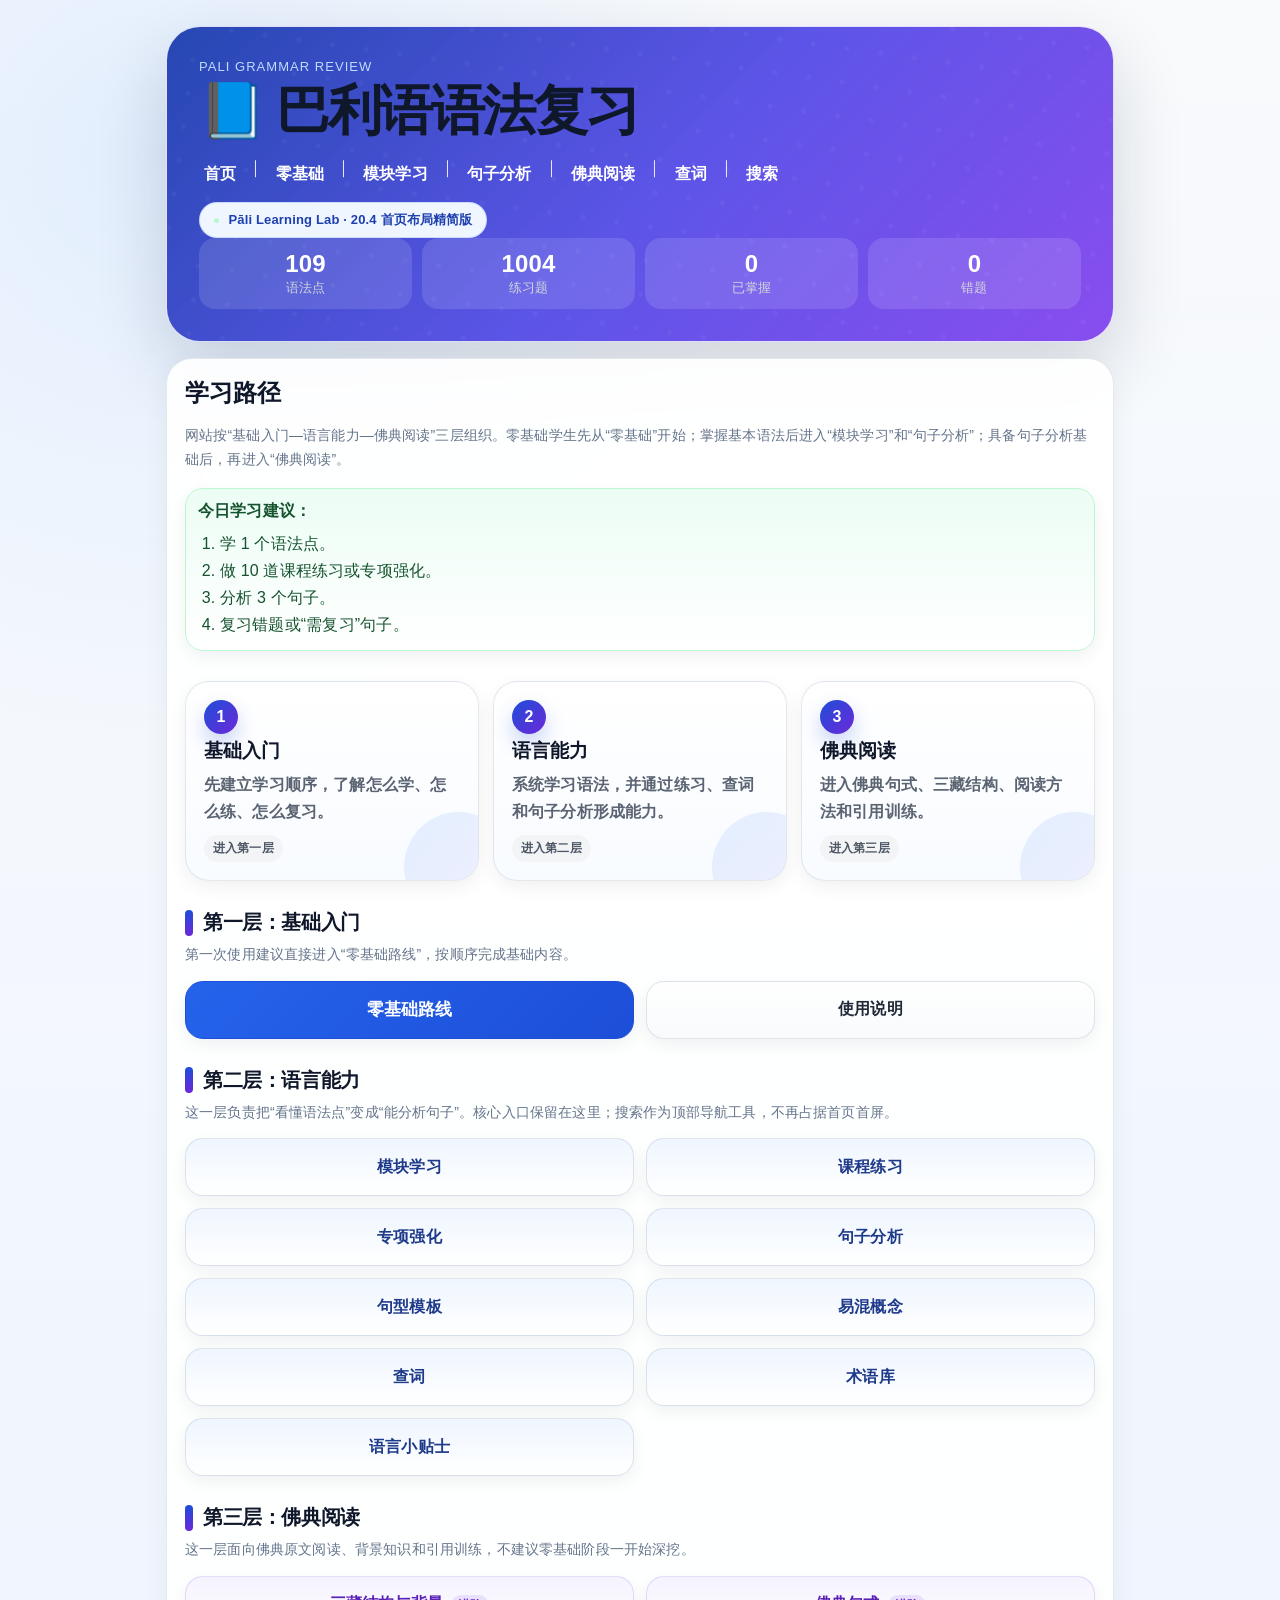
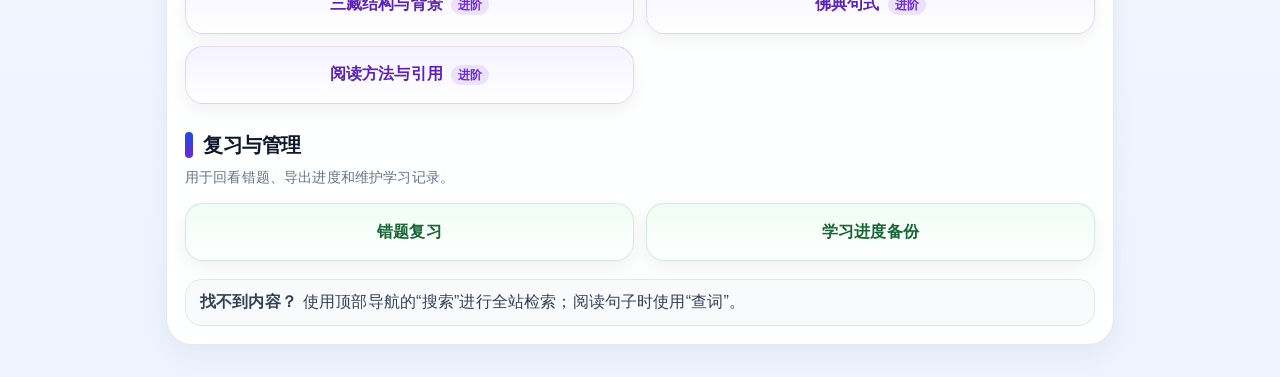
==== index.html @ c3299170 "Add files via upload" ====
<!DOCTYPE html><html lang="zh-CN"><head><meta charset="UTF-8"><meta name="viewport" content="width=device-width, initial-scale=1.0">
  <meta http-equiv="Cache-Control" content="no-cache, no-store, must-revalidate">
  <meta http-equiv="Pragma" content="no-cache">
  <meta http-equiv="Expires" content="0"><title>巴利语语法复习</title><link rel="manifest" href="manifest.json"><meta name="theme-color" content="#111827"><link rel="stylesheet" href="style.css?v=20.4"></head><body><main class="app"><header class="hero"><p class="eyebrow">Pali Grammar Review</p><h1>📘 巴利语语法复习</h1><div class="hero-subnav" aria-label="常用入口导航">
          <button type="button" data-home-jump="homeTopLayer">首页</button>
          <span>｜</span>
          <button type="button" data-action="learningRoute">零基础</button>
          <span>｜</span>
          <button type="button" data-action="modules">模块学习</button>
          <span>｜</span>
          <button type="button" data-action="sentenceAnalysis">句子分析</button>
          <span>｜</span>
          <button type="button" data-action="academicTraining">佛典阅读</button>
          <span>｜</span>
          <button type="button" data-action="dictionaryLookup">查词</button>
          <span>｜</span>
          <button type="button" data-action="search">搜索</button>
        </div>
        <div class="visual-version-badge">Pāli Learning Lab · 20.4 首页布局精简版</div><div class="hero-stats"><div><strong id="totalLessons">0</strong><span>语法点</span></div><div><strong id="totalExercises">0</strong><span>练习题</span></div><div><strong id="masteredCount">0</strong><span>已掌握</span></div><div><strong id="wrongCount">0</strong><span>错题</span></div></div></header><section id="homeView" class="view"><span id="homeTopLayer"></span><section class="card home-clean-card">
        <h2>学习路径</h2>
        <p class="muted">网站按“基础入门—语言能力—佛典阅读”三层组织。零基础学生先从“零基础”开始；掌握基本语法后进入“模块学习”和“句子分析”；具备句子分析基础后，再进入“佛典阅读”。</p>

        <div id="todayStudyAdvice" class="today-advice home-today-compact">
          <strong>今日学习建议：</strong>
          <ol>
            <li>学 1 个语法点。</li>
            <li>做 10 道课程练习或专项强化。</li>
            <li>分析 3 个句子。</li>
            <li>复习错题或“需复习”句子。</li>
          </ol>
        </div>

        <div class="home-path-overview home-path-clean">
          <button type="button" class="home-path-card home-path-button" data-home-jump="homeStartLayer">
            <span class="path-number">1</span>
            <h3>基础入门</h3>
            <p>先建立学习顺序，了解怎么学、怎么练、怎么复习。</p>
            <span class="path-jump-hint">进入第一层</span>
          </button>
          <button type="button" class="home-path-card home-path-button" data-home-jump="homeLanguageLayer">
            <span class="path-number">2</span>
            <h3>语言能力</h3>
            <p>系统学习语法，并通过练习、查词和句子分析形成能力。</p>
            <span class="path-jump-hint">进入第二层</span>
          </button>
          <button type="button" class="home-path-card home-path-button" data-home-jump="homeResearchLayer">
            <span class="path-number">3</span>
            <h3>佛典阅读</h3>
            <p>进入佛典句式、三藏结构、阅读方法和引用训练。</p>
            <span class="path-jump-hint">进入第三层</span>
          </button>
        </div>

        <h2 class="home-section-title" id="homeStartLayer">第一层：基础入门</h2>
        <p class="muted home-tip">第一次使用建议直接进入“零基础路线”，按顺序完成基础内容。</p>
        <div class="home-grid recommended-grid layer-grid">
          <button class="home-btn primary" data-action="learningRoute">零基础路线</button>
          <button class="home-btn" data-action="studentGuide">使用说明</button>
        </div>

        <h2 class="home-section-title" id="homeLanguageLayer">第二层：语言能力</h2>
        <p class="muted home-tip">这一层负责把“看懂语法点”变成“能分析句子”。核心入口保留在这里；搜索作为顶部导航工具，不再占据首页首屏。</p>
        <div class="home-grid practice-grid layer-grid">
          <button class="home-btn" data-action="modules">模块学习</button>
          <button class="home-btn" data-action="exercise">课程练习</button>
          <button class="home-btn" data-action="training">专项强化</button>
          <button class="home-btn" data-action="sentenceAnalysis">句子分析</button>
          <button class="home-btn" data-action="sentencePatterns">句型模板</button>
          <button class="home-btn" data-action="confusionPairs">易混概念</button>
          <button class="home-btn" data-action="dictionaryLookup">查词</button>
          <button class="home-btn" data-action="terminologyGlossary">术语库</button>
          <button class="home-btn" data-action="linguisticsTips">语言小贴士</button>
        </div>

        <h2 class="home-section-title" id="homeResearchLayer">第三层：佛典阅读</h2>
        <p class="muted home-tip">这一层面向佛典原文阅读、背景知识和引用训练，不建议零基础阶段一开始深挖。</p>
        <div class="home-grid research-grid layer-grid">
          <button class="home-btn" data-action="buddhistBackground">三藏结构与背景</button>
          <button class="home-btn" data-action="buddhistReading">佛典句式</button>
          <button class="home-btn" data-action="academicTraining">阅读方法与引用</button>
        </div>

        <h2 class="home-section-title">复习与管理</h2>
        <p class="muted home-tip">用于回看错题、导出进度和维护学习记录。</p>
        <div class="home-grid helper-grid layer-grid">
          <button class="home-btn" data-action="wrong">错题复习</button>
          <button class="home-btn" data-action="learningProgress">学习进度备份</button>
        </div>

        <div class="home-search-note">
          <strong>找不到内容？</strong>
          <span>使用顶部导航的“搜索”进行全站检索；阅读句子时使用“查词”。</span>
        </div>
      </section></section>
<section id="moduleLearningView" class="view hidden"><section class="card">
  <button class="small secondary back-home">返回首页</button>
  <h2>模块学习</h2>
  <p class="muted">按语法模块进入课程。建议顺序：入门与发音 → 名词变格 → 代词与形容词 → 动词系统 → 分词与非限定动词 → 不变词与常用句式 → 句法与阅读。</p>
  <div id="moduleGridPage" class="module-grid"></div>
</section></section>
<section id="studentGuideView" class="view hidden"><section class="card"><button class="small secondary back-home">返回首页</button><h2>使用说明</h2><div class="student-guide"><h3>第一次怎么学</h3><p>先进入“零基础路线”，按步骤学习。不要一开始打开全部语法点，也不要先学进阶内容。</p><h3>每天怎么复习</h3><p>建议每天完成：1 个语法点 + 10 道练习 + 3 条句子分析。学完一组内容后做阶段测验。</p><h3>句子分析怎么用</h3><p>先停留在“先自己分析”阶段，回答提示问题；再点“显示提示”；最后看“完整分析”。</p><h3>错题怎么处理</h3><p>做错的题会进入错题复习。复习时先观察题目，自己重新判断，再观察解释。</p></div></section></section>
<section id="trialTasksView" class="view hidden"><section class="card"><button class="small secondary back-home">返回首页</button><h2>学生使用任务</h2><p class="muted">这组任务用于第一次试用网站。</p><div id="trialTaskSummary" class="progress-summary"></div><div id="trialTaskList" class="trial-task-list"></div><div class="button-row three-buttons"><button id="resetTrialTasksBtn" class="secondary">重置任务</button><button id="copyTrialFeedbackBtn" class="primary">复制试用反馈</button><button id="goTrialRouteBtn" class="secondary">进入零基础路线</button></div><textarea id="trialFeedbackText" class="progress-textarea" readonly></textarea></section></section>
<section id="learningRouteView" class="view hidden"><section class="card"><button class="small secondary back-home">返回首页</button><h2>学生学习路线</h2><p class="muted">不用一开始看完所有语法点。建议先按“零基础路线”学习；下方会列出每一步和对应语法点，点击即可进入课程。</p><div id="routeTabs" class="route-tabs"></div><div id="routeContent" class="route-content"></div></section></section>
<section id="moduleGuideView" class="view hidden"><section class="card"><button class="small secondary back-home">返回首页</button><h2>模块导学</h2><p class="muted">先观察每个模块的学习目标、必会内容和容易误判的地方，再进入具体语法点。</p><div id="moduleGuideList" class="module-guide-list"></div></section></section>
<section id="sentenceAnalysisView" class="view hidden"><section class="card"><button class="small secondary back-home">返回首页</button><h2>句子分析训练</h2><p class="muted">先选择一句经过核校的短句，自己尝试分析，再点击“显示分析”。</p><div id="sentenceDashboard" class="sentence-dashboard"></div><label>搜索句子</label><input id="sentenceSearchInput" placeholder="例如 Buddho、dhammaṃ、主宾动、处格、佛典风格" /><div class="button-row three-buttons"><button id="startBasicSentenceBtn" class="secondary">从基础必练开始</button><button id="showReviewSentenceBtn" class="secondary">只观察需复习</button><button id="resetSentenceFiltersBtn" class="secondary">重置筛选</button></div><label>选择难度</label><select id="sentenceLevelSelect"></select><label>选择训练层级</label><select id="sentencePrioritySelect"></select><details id="sentenceAdvancedFilters" class="advanced-filters"><summary>更多筛选</summary><label>选择难点标签</label><select id="sentenceTagSelect"></select><label>选择来源类型</label><select id="sentenceSourceSelect"></select><label>学习状态</label><select id="sentenceStatusSelect"><option value="全部">全部</option><option value="未练">未练</option><option value="已掌握">已掌握</option><option value="需复习">需复习</option></select></details><label>选择句子</label><select id="sentenceSelect"></select><div id="sentenceAnalysisCard" class="sentence-card"></div><div class="button-row four-buttons"><button id="showSentenceTranslationBtn" class="secondary">显示翻译</button><button id="showSentenceHintBtn" class="secondary">显示提示</button><button id="showSentenceAnalysisBtn" class="primary">显示完整分析</button><button id="nextSentenceBtn" class="secondary">下一句</button></div><div class="button-row three-buttons"><button id="randomSentenceBtn" class="secondary">随机一句</button><button id="markSentenceMasteredBtn" class="success">标记已掌握</button><button id="markSentenceReviewBtn" class="danger">标记需复习</button></div><button id="copySentenceAnalysisBtn" class="secondary">复制本句解析</button></section></section>
<section id="sentencePatternsView" class="view hidden"><section class="card"><button class="small secondary back-home">返回首页</button><h2>核心句型模板</h2><p class="muted">按层级列出核心句型模板全文，可搜索公式、功能、信号、例句和误区。</p><label>搜索句型</label><input id="patternSearchInput" placeholder="例如 inf.、ger.、主格、宾格、atthi、ca、yo" /><label>选择层级</label><select id="patternLevelSelect"><option value="全部">全部</option><option value="必学">必学</option><option value="选学">选学</option><option value="进阶">进阶</option></select><div id="sentencePatternList" class="sentence-pattern-list"></div></section></section>
<section id="confusionPairsView" class="view hidden"><section class="card"><button class="small secondary back-home">返回首页</button><h2>易混概念对照</h2><p class="muted">按类别列出易混概念全文，可搜索概念、判断线索、例句和提醒。</p><label>搜索易混概念</label><label>选择类别</label><select id="confusionCategorySelect"></select><input id="confusionSearchInput" placeholder="例如 inf.、ger.、主格、宾格、na、mā" /><div id="confusionPairsList" class="confusion-pairs-list"></div></section></section>
<section id="dictionaryLookupView" class="view hidden"><section class="card dictionary-ux-card dictionary-direct-card">
  <button class="small secondary back-home">返回首页</button>
  <h2>查巴利语单词</h2>
  <p class="muted">输入词形后，先观察可能词形建议，再进入词典直达链接；需要语法线索时点击“词形分析”。</p>

  <label>输入要查的巴利语词</label>
  <div class="lookup-input-line">
    <input id="paliLookupInput" placeholder="例如 dhamma, saṅgha, gacchati, paññā；也可输入 sangha / panna" />
    <button id="clearLookupWordBtn" class="secondary clear-inline-btn">清空</button>
  </div>

  <div id="paliLetterHelper" class="pali-letter-helper compact-letter-helper direct-letter-helper">
    <h3>巴利特殊字母</h3>
    <p class="muted">点击即可复制，便于输入带变音符号的巴利语词。</p>
    <div class="letter-copy-row" id="paliLetterButtons"></div>
  </div>

  <div id="fuzzyLookupSuggestions" class="fuzzy-lookup-suggestions"></div>

  <div class="direct-dict-links">
    <h3>词典直达链接</h3>
    <p class="muted">下方三个链接会尽量带入搜索词；点击链接时也会复制输入词，便于词典未自动检索时粘贴。</p>
    <div class="external-dict-grid three-external-dicts one-button-dict-grid">
      <div class="dict-direct-item">
        <a id="directSuttaDictLink" class="dict-one-button" href="https://dictionary.sutta.org/" target="_blank" rel="noopener">巴利字典</a>
        <p>中文 / 英文等释义，初学首选。</p>
      </div>
      <div class="dict-direct-item">
        <a id="directDpdDictLink" class="dict-one-button" href="https://dpdict.net/" target="_blank" rel="noopener">DPD</a>
        <p>Digital Pāḷi Dictionary，词形和英文释义强。</p>
      </div>
      <div class="dict-direct-item">
        <a id="directPtsDictLink" class="dict-one-button" href="https://dsal.uchicago.edu/dictionaries/pali/" target="_blank" rel="noopener">PTS</a>
        <p>Pali-English Dictionary。</p>
      </div>
    </div>
  </div>

  <div class="dictionary-analysis-action">
    <button id="analyzeLookupWordBtn" class="primary">词形分析</button>
  </div>

  <div id="tokenAnalysisGuide" class="analysis-guide compact-analysis-guide">
    词形分析只提供学习线索，不替代词典；音变后词形会尝试提示可能的音变前形式。
  </div>

  <div id="tokenAnalysisPanel" class="token-analysis-panel"></div>

  <div id="lookupHistoryBox" class="lookup-history"></div>
</section></section>
<section id="linguisticsTipsView" class="view hidden"><section class="card"><button class="small secondary back-home">返回首页</button><h2>语言学小贴士</h2><p class="muted">帮助理解巴利语语法分析的简明说明。</p><label>搜索概念</label><input id="linguisticsSearchInput" placeholder="输入主格、宾格、限定动词、inf.、sandhi 等" /><label>选择类别</label><select id="linguisticsCategorySelect"></select><div id="linguisticsTipsList" class="tips-grid"></div></section></section>
<section id="terminologyGlossaryView" class="view hidden"><section class="card"><button class="small secondary back-home">返回首页</button><h2>术语库（英汉巴对照）</h2><p class="muted">默认显示全表；可按中文、英文、巴利术语或说明搜索，并按类别筛选。</p><label>搜索术语</label><input id="termSearchInput" placeholder="例如 case, nominative, participle, sandhi, philology" /><label>选择类别</label><select id="termCategorySelect"></select><div id="termGlossaryList" class="term-glossary-list"></div></section></section>
<section id="buddhistReadingView" class="view hidden"><section class="card"><button class="small secondary back-home">返回首页</button><h2>佛典阅读常用句式</h2><p class="muted">按类别列出佛典阅读常用句式全文，可搜索公式、译文、关键词和提醒。</p><label>搜索佛典句式</label><input id="buddhistReadingSearchInput" placeholder="例如 evaṃ、ekaṃ samayaṃ、atha kho、ti、yo...so" /><label>选择类别</label><select id="buddhistReadingCategorySelect"></select><label>选择层级</label><select id="buddhistReadingLevelSelect"><option value="全部">全部</option><option value="必学">必学</option><option value="选学">选学</option><option value="进阶">进阶</option></select><div id="buddhistReadingList" class="buddhist-reading-list"></div></section></section>
<section id="buddhistBackgroundView" class="view hidden"><section class="card"><button class="small secondary back-home">返回首页</button><h2>佛典阅读背景知识</h2><p class="muted">按类别列出佛典背景知识全文，可搜索概念、三藏结构、章节术语、引用格式和篇章结构。</p><label>搜索佛典背景知识</label><input id="backgroundSearchInput" placeholder="例如 Dhamma、Saṅgha、DN、vagga、Evaṃ me sutaṃ" /><label>选择类别</label><select id="backgroundCategorySelect"></select><div id="buddhistBackgroundContent" class="background-full-list"></div></section></section>
<section id="academicTrainingView" class="view hidden"><section class="card"><button class="small secondary back-home">返回首页</button><h2>佛典阅读</h2><p class="muted">按类别列出佛典阅读内容，重点训练阅读方法、词义观察、原文记录、引用规范和小型阅读任务。</p><label>搜索佛典阅读内容</label><input id="academicSearchInput" placeholder="例如 dhamma、引用、词义观察、原文记录、误区" /><label>选择类别</label><select id="academicCategorySelect"></select><div id="academicTrainingContent" class="academic-full-list"></div></section></section>
<section id="learningProgressView" class="view hidden"><section class="card"><button class="small secondary back-home">返回首页</button><h2>学习进度备份与反馈</h2><p class="muted">学习状态、错题、句子分析标记、查词历史都保存在当前浏览器。</p><div id="progressSummaryBox" class="progress-summary"></div><div class="button-row three-buttons"><button id="exportProgressBtn" class="primary">导出学习进度</button><button id="importProgressBtn" class="secondary">导入学习进度</button><button id="clearProgressBtn" class="danger">清空学习进度</button></div><label>学习进度数据</label><textarea id="progressDataText" class="progress-textarea"></textarea><h3>反馈错误</h3><p class="muted">如果发现语法点、例句、词形分析有问题，可以复制反馈模板发给老师。</p><button id="copyFeedbackBtn" class="secondary">复制反馈模板</button><textarea id="feedbackTemplateText" class="progress-textarea" readonly></textarea></section></section>
<section id="lessonListView" class="view hidden"><section class="card"><button id="backHomeFromListBtn" class="small secondary">返回首页</button><h2 id="moduleTitle"></h2><p id="moduleSubtitle" class="muted"></p><div class="filter-row"><button class="filter-btn active" data-filter="全部">全部</button><button class="filter-btn" data-filter="未学">未学</button><button class="filter-btn" data-filter="学习中">学习中</button><button class="filter-btn" data-filter="需复习">需复习</button><button class="filter-btn" data-filter="已掌握">已掌握</button></div><div id="lessonList" class="lesson-list"></div></section></section><section id="lessonView" class="view hidden"><section class="card"><div class="lesson-nav-row lesson-nav-row-expanded"><button id="backToListBtn" class="small secondary">返回前一页</button><button id="lessonParentTopBtn" class="small secondary">返回模块页</button><button id="lessonHomeTopBtn" class="small secondary">首页</button><button id="prevLessonBtn" class="small secondary">上一节</button><button id="nextLessonBtn" class="small secondary">下一节</button></div><p id="lessonModule" class="pill"></p><h2 id="lessonTitle"></h2><p id="lessonMeta" class="muted"></p><div class="status-box"><strong>学习状态：</strong><div class="status-buttons"><button data-status="未学" class="status-btn">未学</button><button data-status="学习中" class="status-btn">学习中</button><button data-status="已掌握" class="status-btn">已掌握</button><button data-status="需复习" class="status-btn">需复习</button></div></div><p id="lessonSummary" class="summary"></p><h3 class="lesson-section-title lesson-goal-title">学习目标</h3><ul id="lessonExplanation"></ul><div id="mistakeBlock" class="hidden"><h3 class="lesson-section-title lesson-error-title">易错点</h3><ul id="lessonMistakes"></ul></div>

        <h3 class="lesson-section-title lesson-form-title">形式与结构</h3><div class="table-wrap"><table id="lessonTable"></table></div><h3 class="lesson-section-title lesson-example-title">例子</h3><div id="lessonExamples"></div><div class="button-row"><button id="startCardsBtn" class="primary">复习本课卡片</button><button id="startLessonExercisesBtn" class="primary">练习</button></div></section>
<section class="lesson-bottom-nav card mini-card">
  <div class="lesson-bottom-nav-inner">
    <button id="lessonBackBottomBtn" class="secondary">返回前一页</button>
    <button id="lessonParentBottomBtn" class="secondary">返回模块页</button>
    <button id="lessonHomeBottomBtn" class="secondary">首页</button>
    <button id="prevLessonBottomBtn" class="secondary">上一节</button>
    <button id="nextLessonBottomBtn" class="primary">下一节</button>
  </div>
</section>
</section><section id="conceptView" class="view hidden"><section class="card concept-card">
  <div class="concept-nav-row">
    <button id="conceptBackBtn" class="small secondary">返回前一页</button>
    <button id="conceptHomeBtn" class="small secondary">首页</button>
  </div>
  <p class="pill">语法术语</p>
  <h2 id="conceptTitle"></h2>
  <div id="conceptContent" class="concept-content"></div>
</section></section><section id="searchView" class="view hidden"><section class="card"><button class="small secondary back-home">返回首页</button><h2>全站搜索</h2><input id="searchInput" placeholder="输入关键词，如 dhamma、主格、Saṅgha、句子分析、引用"><div id="searchResults" class="lesson-list"></div></section></section><section id="exerciseCenterView" class="view hidden"><section class="card"><button class="small secondary back-home">返回首页</button><h2>课程练习</h2><label>选择模块</label><select id="exerciseModuleSelect"></select><label>练习数量</label><input id="exerciseCountInput" type="number" min="1" value="10"><button id="startMixedExercisesBtn" class="primary">开始练习</button></section></section><section id="trainingView" class="view hidden"><section class="card"><button class="small secondary back-home">返回首页</button><h2>专项强化</h2><div id="trainingGrid" class="training-grid"></div></section></section><section id="wrongView" class="view hidden"><section class="card"><button class="small secondary back-home">返回首页</button><h2>错题复习</h2><div id="wrongList"></div><button id="startWrongBtn" class="primary">开始错题复习</button><button id="clearWrongBtn" class="danger-outline">清空错题记录</button></section></section><section id="cardPanel" class="card overlay-panel hidden"><button id="exitCardsBtn" class="small secondary">退出卡片</button><h2>语法卡片</h2><p id="cardProgress" class="muted"></p><div id="cardQuestion" class="question-box"></div><div id="cardAnswer" class="answer-box hidden"></div><div id="cardBeforeButtons"><button id="showCardAnswerBtn" class="primary">显示答案</button></div><div id="cardAfterButtons" class="button-row hidden"><button id="cardKnowBtn" class="success">认识 ✅</button><button id="cardWrongBtn" class="danger">不认识 ❌</button></div></section><section id="exercisePanel" class="card overlay-panel hidden"><button id="exitExerciseBtn" class="small secondary">退出练习</button><h2 id="exerciseModeTitle">练习</h2><p id="exerciseProgress" class="muted"></p><p id="exerciseLessonLabel" class="pill"></p><div id="exerciseQuestion" class="question-box"></div><div id="exerciseOptions"></div><input id="exerciseInput" class="hidden" placeholder="请输入答案"><div id="paliKeyboard" class="pali-keyboard hidden"><button data-char="ā">ā</button><button data-char="ī">ī</button><button data-char="ū">ū</button><button data-char="ṅ">ṅ</button><button data-char="ñ">ñ</button><button data-char="ṭ">ṭ</button><button data-char="ḍ">ḍ</button><button data-char="ṇ">ṇ</button><button data-char="ḷ">ḷ</button><button data-char="ṃ">ṃ</button></div><button id="submitExerciseBtn" class="primary">提交答案</button><button id="nextExerciseBtn" class="primary hidden">下一题</button><div id="exerciseFeedback" class="answer-box hidden"></div></section><section id="tipModal" class="tip-modal hidden">
      <div class="tip-modal-content">
        <button id="closeTipModalBtn" class="small secondary">关闭</button>
        <div id="tipModalBody"></div>
      </div>
    </section>
</main><script src="sentence-analysis-data.js?v=20.4"></script>
  <script src="linguistics-tips-data.js?v=20.4"></script>
  <script src="learning-routes-data.js?v=20.4"></script>
  <script src="dictionary-sites-data.js?v=20.4"></script>
  <script src="token-analysis-data.js?v=20.4"></script>
  <script src="module-guides-data.js?v=20.4"></script>
  <script src="confusion-pairs-data.js?v=20.4"></script>
  <script src="sentence-patterns-data.js?v=20.4"></script>
  <script src="buddhist-reading-data.js?v=20.4"></script>
  <script src="buddhist-background-data.js?v=20.4"></script>
  <script src="academic-training-data.js?v=20.4"></script>
  <script src="terminology-glossary-data.js?v=20.4"></script>
  <script src="app.js?v=20.4"></script>
<button id="globalBackToTopBtn" class="global-back-top-btn" aria-label="回到顶部" title="回到顶部">↑ 顶部</button>
</body></html>
---- style.css ----
*{box-sizing:border-box}body{margin:0;font-family:-apple-system,BlinkMacSystemFont,"Segoe UI","Microsoft YaHei",sans-serif;background:#f3f4f6;color:#1f2937}.app{max-width:980px;margin:0 auto;padding:16px}.hero{background:linear-gradient(135deg,#1f2937,#111827);color:#fff;border-radius:22px;padding:24px;margin:10px 0 16px;box-shadow:0 10px 26px rgba(15,23,42,.18)}.eyebrow{margin:0 0 8px;color:#bfdbfe;font-size:13px;letter-spacing:.08em;text-transform:uppercase}h1{margin:0;font-size:30px}h2{margin:0 0 12px}h3{margin:22px 0 10px}.subtitle{color:#d1d5db;margin:8px 0 18px}.hero-stats{display:grid;grid-template-columns:repeat(4,1fr);gap:10px}.hero-stats div{background:rgba(255,255,255,.12);border-radius:16px;padding:12px 8px;text-align:center}.hero-stats strong{display:block;font-size:24px}.hero-stats span{color:#d1d5db;font-size:13px}.card{background:#fff;border-radius:20px;padding:18px;margin-bottom:16px;box-shadow:0 6px 22px rgba(15,23,42,.08)}.home-grid,.module-grid,.training-grid{display:grid;grid-template-columns:repeat(2,1fr);gap:14px}.home-btn{margin:0}.module-card,.training-card,.lesson-item{border:1px solid #e5e7eb;border-radius:18px;background:#f9fafb;padding:16px;cursor:pointer;transition:.16s ease}.module-card:hover,.training-card:hover,.lesson-item:hover{transform:translateY(-2px);box-shadow:0 8px 18px rgba(15,23,42,.1);border-color:#2563eb}.module-card h3,.training-card h3,.lesson-item h3{margin:0 0 8px}.progress-wrap{height:9px;background:#e5e7eb;border-radius:999px;overflow:hidden;margin-top:10px}.progress-bar{height:100%;background:#2563eb;border-radius:999px}.lesson-list{display:grid;gap:12px}.lesson-badges{display:flex;gap:8px;flex-wrap:wrap;margin:8px 0}.badge{display:inline-block;padding:4px 8px;border-radius:999px;background:#f3f4f6;color:#374151;font-size:12px;font-weight:700}.badge.mastered{background:#dcfce7;color:#166534}.badge.learning{background:#dbeafe;color:#1d4ed8}.badge.review{background:#fee2e2;color:#991b1b}.filter-row{display:grid;grid-template-columns:repeat(5,1fr);gap:8px;margin-bottom:14px}.filter-btn{margin:0;padding:9px;font-size:14px;background:#f3f4f6}.filter-btn.active{background:#2563eb;color:#fff}.muted{color:#6b7280;font-size:14px}.summary{font-size:16px;line-height:1.75}.pill{display:inline-block;margin:0 0 8px;padding:6px 10px;border-radius:999px;background:#dbeafe;color:#1d4ed8;font-size:13px;font-weight:700}.status-box{background:#f8fafc;border:1px solid #e5e7eb;border-radius:14px;padding:12px;margin:10px 0 14px}.status-buttons{display:grid;grid-template-columns:repeat(4,1fr);gap:8px;margin-top:10px}.status-btn{margin:0;padding:9px;font-size:14px;background:#e5e7eb}.status-btn.active{background:#2563eb;color:#fff}button{width:100%;border:none;border-radius:14px;padding:13px 14px;margin-top:12px;font-size:16px;font-weight:800;cursor:pointer;background:#e5e7eb;color:#111827}.small{width:auto;padding:9px 12px;font-size:14px;margin:0 0 12px}.primary{background:#2563eb;color:#fff}.secondary{background:#6b7280;color:#fff}.success{background:#16a34a;color:#fff}.danger{background:#dc2626;color:#fff}.danger-outline{background:#fff;color:#dc2626;border:1px solid #dc2626}.button-row{display:grid;grid-template-columns:1fr 1fr;gap:12px}.table-wrap{overflow-x:auto}table{width:100%;border-collapse:collapse;margin-top:8px;font-size:15px}td,th{border:1px solid #e5e7eb;padding:10px;text-align:left;vertical-align:top}tr:first-child{background:#f3f4f6;font-weight:800}.example{background:#f9fafb;border-left:4px solid #2563eb;padding:12px;margin:10px 0;border-radius:12px}.pali{font-size:20px;font-weight:800}.question-box{font-size:22px;font-weight:800;text-align:center;padding:24px;background:#f9fafb;border-radius:16px;margin:12px 0;line-height:1.55}.answer-box{padding:14px;background:#ecfdf5;border-radius:16px;margin:12px 0;line-height:1.6}.answer-box.incorrect{background:#fef2f2;border:1px solid #fecaca}.option-btn{text-align:left;background:#f3f4f6;font-weight:700}.option-btn.selected{outline:2px solid #2563eb;background:#dbeafe}input,select{width:100%;padding:13px;border:1px solid #d1d5db;border-radius:14px;font-size:16px;margin:8px 0 12px}label{font-weight:800;display:block;margin-top:12px}.hidden{display:none!important}.wrong-item{border:1px solid #fee2e2;background:#fef2f2;border-radius:14px;padding:12px;margin:10px 0}.overlay-panel{position:sticky;bottom:12px;z-index:10;border:2px solid #dbeafe}.pali-keyboard{display:grid;grid-template-columns:repeat(10,1fr);gap:6px;margin:4px 0 10px}.pali-keyboard button{margin:0;padding:9px 0;border-radius:10px;background:#eef2ff;color:#1e3a8a;font-size:16px}@media(max-width:760px){.hero-stats,.home-grid,.module-grid,.training-grid,.button-row,.status-buttons,.filter-row{grid-template-columns:1fr}.pali-keyboard{grid-template-columns:repeat(5,1fr)}.question-box{font-size:20px}}
.info-block {
  background: #eff6ff;
  border: 1px solid #bfdbfe;
  border-radius: 16px;
  padding: 12px;
  margin: 14px 0;
}

.warning-block {
  background: #fffbeb;
  border: 1px solid #fde68a;
  border-radius: 16px;
  padding: 12px;
  margin: 14px 0;
}

.info-block h3,
.warning-block h3 {
  margin-top: 0;
}

.sentence-card {
  background: #f9fafb;
  border: 1px solid #e5e7eb;
  border-radius: 18px;
  padding: 16px;
  margin: 14px 0;
}

.sentence-main {
  font-size: 24px;
  font-weight: 800;
  line-height: 1.5;
  margin: 0 0 8px;
}

.sentence-translation {
  font-size: 17px;
  margin: 0 0 12px;
}

.token-table {
  width: 100%;
  border-collapse: collapse;
  margin-top: 12px;
}

.token-table td {
  border: 1px solid #e5e7eb;
  padding: 9px;
  vertical-align: top;
}

.analysis-tip {
  background: #fffbeb;
  border: 1px solid #fde68a;
  border-radius: 14px;
  padding: 10px;
  margin-top: 12px;
}

.analysis-related {
  margin-top: 12px;
}

.tag-chip{display:inline-block;background:#e0f2fe;color:#075985;border-radius:999px;padding:4px 9px;margin:3px 4px 3px 0;font-size:12px;font-weight:700}
.source-chip{display:inline-block;background:#f3e8ff;color:#6b21a8;border-radius:999px;padding:5px 10px;margin:6px 0;font-size:13px;font-weight:800}
.confidence-box{background:#f8fafc;border:1px solid #e5e7eb;border-radius:14px;padding:10px;margin-top:12px}
.self-check-list{background:#eff6ff;border:1px solid #bfdbfe;border-radius:14px;padding:12px 12px 12px 28px;margin-top:12px}
.related-link-btn{width:auto;display:inline-block;padding:7px 10px;margin:4px 6px 0 0;font-size:13px;border-radius:999px;background:#eef2ff;color:#3730a3}
.three-buttons{grid-template-columns:repeat(3,1fr)}
@media(max-width:760px){.three-buttons{grid-template-columns:1fr}}

.sentence-status-chip {
  display: inline-block;
  background: #fef3c7;
  color: #92400e;
  border-radius: 999px;
  padding: 5px 10px;
  margin: 6px 6px 6px 0;
  font-size: 13px;
  font-weight: 800;
}

.sentence-status-chip.mastered {
  background: #dcfce7;
  color: #166534;
}

.sentence-status-chip.review {
  background: #fee2e2;
  color: #991b1b;
}

.training-goal-box {
  background: #f0fdf4;
  border: 1px solid #bbf7d0;
  border-radius: 14px;
  padding: 10px;
  margin-top: 12px;
}

.sentence-dashboard {
  display: grid;
  grid-template-columns: repeat(4, 1fr);
  gap: 10px;
  margin: 14px 0;
}

.sentence-stat-card {
  background: #f8fafc;
  border: 1px solid #e5e7eb;
  border-radius: 16px;
  padding: 12px;
  text-align: center;
}

.sentence-stat-card strong {
  display: block;
  font-size: 22px;
  margin-bottom: 4px;
}

.route-box {
  background: #f0f9ff;
  border: 1px solid #bae6fd;
  border-radius: 14px;
  padding: 10px;
  margin-top: 12px;
}

.route-box strong {
  display: block;
  margin-bottom: 4px;
}

@media(max-width:760px){
  .sentence-dashboard {
    grid-template-columns: 1fr 1fr;
  }
}

.tips-grid {
  display: grid;
  grid-template-columns: repeat(2, 1fr);
  gap: 12px;
  margin-top: 14px;
}

.tip-card {
  border: 1px solid #e5e7eb;
  background: #f9fafb;
  border-radius: 16px;
  padding: 14px;
  cursor: pointer;
}

.tip-card:hover {
  border-color: #2563eb;
  box-shadow: 0 8px 18px rgba(15, 23, 42, 0.08);
}

.tip-card h3 {
  margin: 0 0 8px;
}

.tip-category {
  display: inline-block;
  border-radius: 999px;
  padding: 4px 9px;
  background: #dcfce7;
  color: #166534;
  font-weight: 800;
  font-size: 12px;
  margin-bottom: 8px;
}

.tip-button {
  width: auto;
  display: inline-block;
  margin: 4px 6px 4px 0;
  padding: 7px 10px;
  border-radius: 999px;
  background: #fef3c7;
  color: #92400e;
  font-size: 13px;
}

.tip-modal {
  position: fixed;
  inset: 0;
  background: rgba(15, 23, 42, 0.45);
  z-index: 99;
  padding: 18px;
  overflow: auto;
}

.tip-modal-content {
  max-width: 720px;
  margin: 40px auto;
  background: #fff;
  border-radius: 20px;
  padding: 18px;
  box-shadow: 0 12px 28px rgba(15, 23, 42, 0.22);
}

.tip-example {
  background: #f8fafc;
  border-left: 4px solid #2563eb;
  border-radius: 12px;
  padding: 12px;
  margin: 12px 0;
}

.tip-inline-box {
  background: #f8fafc;
  border: 1px solid #e5e7eb;
  border-radius: 14px;
  padding: 10px;
  margin-top: 12px;
}

@media(max-width:760px){
  .tips-grid {
    grid-template-columns: 1fr;
  }
}

.route-tabs{display:grid;grid-template-columns:repeat(4,1fr);gap:8px;margin:14px 0}
.route-tab{margin:0;padding:10px;font-size:14px;background:#f3f4f6}
.route-tab.active{background:#2563eb;color:#fff}
.route-step{border:1px solid #e5e7eb;background:#f9fafb;border-radius:18px;padding:14px;margin:12px 0}
.route-step h3{margin:0 0 8px}
.route-lesson-list{display:flex;flex-wrap:wrap;gap:8px;margin-top:10px}
.route-lesson-btn{width:auto;margin:0;padding:8px 10px;font-size:13px;border-radius:999px;background:#eef2ff;color:#3730a3}
.route-sentence-btn{width:auto;margin:0;padding:8px 10px;font-size:13px;border-radius:999px;background:#ecfdf5;color:#166534}
.student-note{background:#fffbeb;border:1px solid #fde68a;border-radius:14px;padding:12px;margin:12px 0}
.home-grid .home-btn.primary{font-size:17px}
@media(max-width:760px){.route-tabs{grid-template-columns:1fr 1fr}.home-grid{gap:10px}.home-btn{padding:12px}.hero{padding:20px}h1{font-size:26px}}

.advanced-filters {
  border: 1px solid #e5e7eb;
  border-radius: 16px;
  padding: 10px 12px;
  margin: 12px 0;
  background: #f9fafb;
}

.advanced-filters summary {
  cursor: pointer;
  font-weight: 800;
  color: #1f2937;
}

.version-status {
  background: #eef2ff;
  color: #3730a3;
  border: 1px solid #c7d2fe;
  border-radius: 14px;
  padding: 10px;
  margin: 12px 0;
  font-weight: 700;
}

.home-section-title {
  margin: 18px 0 6px;
  font-size: 20px;
}

.home-tip {
  margin-top: 0;
}

.student-guide h3 {
  margin-top: 18px;
}

.student-guide p {
  line-height: 1.75;
}

.recommended-grid {
  margin-bottom: 12px;
}

.helper-grid {
  margin-top: 8px;
}

.dictionary-grid {
  display: grid;
  grid-template-columns: repeat(2, 1fr);
  gap: 12px;
  margin-top: 16px;
}

.dictionary-card {
  border: 1px solid #e5e7eb;
  background: #f9fafb;
  border-radius: 18px;
  padding: 14px;
}

.dictionary-card h3 {
  margin: 0 0 8px;
}

.dictionary-card p {
  line-height: 1.65;
}

.dict-level {
  display: inline-block;
  border-radius: 999px;
  padding: 4px 9px;
  background: #dcfce7;
  color: #166534;
  font-weight: 800;
  font-size: 12px;
  margin-bottom: 8px;
}

.dict-open-btn {
  width: auto;
  margin-top: 8px;
  padding: 9px 12px;
  border-radius: 999px;
  background: #2563eb;
  color: #fff;
}

@media(max-width:760px){
  .dictionary-grid {
    grid-template-columns: 1fr;
  }
}

.lookup-history {
  margin: 12px 0;
}

.lookup-chip {
  display: inline-block;
  width: auto;
  margin: 4px 6px 4px 0;
  padding: 7px 10px;
  border-radius: 999px;
  background: #eef2ff;
  color: #3730a3;
  font-size: 13px;
}

.lookup-tips ul {
  margin: 10px 0 0;
  padding-left: 22px;
  line-height: 1.75;
}

.token-lookup-btn {
  width: auto;
  padding: 6px 9px;
  border-radius: 999px;
  font-size: 12px;
  background: #ecfdf5;
  color: #166534;
}

.copy-example-btn {
  width: auto;
  padding: 6px 9px;
  border-radius: 999px;
  font-size: 12px;
  background: #f3f4f6;
  color: #374151;
  margin-left: 6px;
}

.token-analysis-panel{background:#f8fafc;border:1px solid #e5e7eb;border-radius:18px;padding:14px;margin:14px 0}
.token-analysis-panel h3{margin-top:0}
.analysis-result-card{border:1px solid #dbeafe;background:#eff6ff;border-radius:14px;padding:12px;margin:10px 0}
.analysis-warning{border:1px solid #fde68a;background:#fffbeb;border-radius:14px;padding:12px;margin:10px 0}
.analysis-example{border-left:4px solid #2563eb;background:#fff;border-radius:12px;padding:10px;margin:8px 0}
.token-analyze-btn{width:auto;padding:6px 9px;border-radius:999px;font-size:12px;background:#fef3c7;color:#92400e;margin-left:4px}

.today-advice {
  background: #f0fdf4;
  border: 1px solid #bbf7d0;
  color: #14532d;
  border-radius: 16px;
  padding: 12px;
  margin: 12px 0;
}

.today-advice ol {
  margin: 8px 0 0;
  padding-left: 22px;
  line-height: 1.7;
}

.site-health-panel {
  background: #f8fafc;
  border: 1px solid #e5e7eb;
  border-radius: 14px;
  padding: 10px;
  margin: 10px 0;
  font-size: 14px;
}

.site-health-ok {
  color: #166534;
  font-weight: 800;
}

.site-health-bad {
  color: #991b1b;
  font-weight: 800;
}

.analysis-guide {
  background: #fffbeb;
  border: 1px solid #fde68a;
  border-radius: 14px;
  padding: 12px;
  margin: 12px 0;
}

.lemma-suggestion-box {
  border: 1px solid #bfdbfe;
  background: #eff6ff;
  border-radius: 14px;
  padding: 12px;
  margin: 10px 0;
}

.lemma-chip {
  display: inline-block;
  width: auto;
  margin: 4px 6px 4px 0;
  padding: 7px 10px;
  border-radius: 999px;
  background: #dbeafe;
  color: #1e40af;
  font-size: 13px;
  font-weight: 800;
}

.progress-summary{background:#f8fafc;border:1px solid #e5e7eb;border-radius:16px;padding:12px;margin:12px 0;line-height:1.8}
.progress-textarea{width:100%;min-height:150px;border:1px solid #e5e7eb;border-radius:14px;padding:10px;font-family:ui-monospace,SFMono-Regular,Menlo,monospace;font-size:13px}
.high-risk-box{background:#fff7ed;border:1px solid #fed7aa;color:#9a3412;border-radius:14px;padding:12px;margin:12px 0;line-height:1.7}
.feedback-mini-btn{width:auto;display:inline-block;margin-top:8px;padding:7px 10px;border-radius:999px;background:#fef3c7;color:#92400e;font-size:13px}

.trial-task-list {
  display: grid;
  gap: 10px;
  margin: 14px 0;
}

.trial-task {
  border: 1px solid #e5e7eb;
  background: #f9fafb;
  border-radius: 16px;
  padding: 12px;
}

.trial-task label {
  display: flex;
  gap: 10px;
  align-items: flex-start;
  cursor: pointer;
  font-weight: 700;
}

.trial-task small {
  display: block;
  margin-left: 30px;
  color: #6b7280;
  line-height: 1.6;
}

.practice-grid {
  margin-bottom: 12px;
}

.content-tier-box {
  border-radius: 14px;
  padding: 10px 12px;
  margin: 12px 0;
  font-weight: 800;
}
.tier-required {
  background: #dcfce7;
  border: 1px solid #86efac;
  color: #166534;
}
.tier-optional {
  background: #eef2ff;
  border: 1px solid #c7d2fe;
  color: #3730a3;
}
.tier-advanced {
  background: #fff7ed;
  border: 1px solid #fed7aa;
  color: #9a3412;
}
.minimal-mastery-box {
  background: #f0f9ff;
  border: 1px solid #bae6fd;
  border-radius: 14px;
  padding: 12px;
  margin: 12px 0;
}
.minimal-mastery-box ol {
  margin: 8px 0 0;
  padding-left: 22px;
  line-height: 1.7;
}
.misjudge-box {
  background: #fefce8;
  border: 1px solid #fde68a;
  border-radius: 14px;
  padding: 12px;
  margin: 12px 0;
  overflow-x: auto;
}
.misjudge-box table {
  width: 100%;
  border-collapse: collapse;
  margin-top: 8px;
}
.misjudge-box td {
  border: 1px solid #fde68a;
  padding: 8px;
  vertical-align: top;
}
.translation-layer {
  background: #f8fafc;
  border-left: 4px solid #2563eb;
  border-radius: 12px;
  padding: 10px;
  margin-top: 8px;
}
.translation-layer p {
  margin: 6px 0;
  line-height: 1.65;
}

.module-guide-list {
  display: grid;
  gap: 14px;
  margin-top: 14px;
}
.module-guide-card {
  border: 1px solid #e5e7eb;
  background: #f9fafb;
  border-radius: 18px;
  padding: 14px;
}
.module-guide-card h3 {
  margin-top: 0;
}
.module-guide-card ol {
  margin: 8px 0;
  padding-left: 22px;
  line-height: 1.7;
}
.module-warning {
  background: #fff7ed;
  border: 1px solid #fed7aa;
  color: #9a3412;
  border-radius: 14px;
  padding: 10px;
  margin: 10px 0;
}
.lesson-guide-box {
  background: #f8fafc;
  border: 1px solid #e5e7eb;
  border-radius: 14px;
  padding: 12px;
  margin: 12px 0;
}
.lesson-guide-box ol {
  margin: 8px 0 0;
  padding-left: 22px;
  line-height: 1.7;
}
.lesson-guide-box.next-step {
  background: #f0fdf4;
  border-color: #bbf7d0;
  color: #14532d;
}

.confusion-pairs-list {
  display: grid;
  gap: 14px;
  margin-top: 14px;
}
.confusion-card {
  border: 1px solid #e5e7eb;
  background: #f9fafb;
  border-radius: 18px;
  padding: 14px;
}
.confusion-card h3 {
  margin-top: 0;
}
.confusion-two-col {
  display: grid;
  grid-template-columns: 1fr 1fr;
  gap: 10px;
  margin: 10px 0;
}
.confusion-two-col div {
  background: #fff;
  border: 1px solid #e5e7eb;
  border-radius: 14px;
  padding: 10px;
}
.linked-confusion-box {
  background: #fefce8;
  border: 1px solid #fde68a;
  border-radius: 14px;
  padding: 12px;
  margin: 12px 0;
}
.confusion-link-btn {
  width: auto;
  display: inline-block;
  margin: 5px 6px 0 0;
  padding: 7px 10px;
  border-radius: 999px;
  background: #fef3c7;
  color: #92400e;
  font-size: 13px;
}
@media(max-width:760px){
  .confusion-two-col {
    grid-template-columns: 1fr;
  }
}

.sentence-pattern-list {
  display: grid;
  gap: 14px;
  margin-top: 14px;
}
.pattern-card {
  border: 1px solid #e5e7eb;
  background: #f9fafb;
  border-radius: 18px;
  padding: 14px;
}
.pattern-card h3 {
  margin: 8px 0;
}
.pattern-level {
  display: inline-block;
  border-radius: 999px;
  padding: 5px 10px;
  font-weight: 800;
  font-size: 13px;
}
.pattern-steps ol {
  margin: 8px 0;
  padding-left: 22px;
  line-height: 1.7;
}
.linked-pattern-box {
  background: #ecfdf5;
  border: 1px solid #bbf7d0;
  border-radius: 14px;
  padding: 12px;
  margin: 12px 0;
}
.pattern-link-btn {
  width: auto;
  display: inline-block;
  margin: 5px 6px 0 0;
  padding: 7px 10px;
  border-radius: 999px;
  background: #dcfce7;
  color: #166534;
  font-size: 13px;
}

.buddhist-reading-list {
  display: grid;
  gap: 14px;
  margin-top: 14px;
}
.buddhist-reading-card {
  border: 1px solid #e5e7eb;
  background: #f9fafb;
  border-radius: 18px;
  padding: 14px;
}
.buddhist-reading-card h3 {
  margin: 8px 0;
}
.reading-category {
  display: inline-block;
  border-radius: 999px;
  padding: 5px 10px;
  background: #f3e8ff;
  color: #6b21a8;
  font-weight: 800;
  font-size: 13px;
  margin-left: 6px;
}
.keyword-list {
  background: #fff;
  border: 1px solid #e5e7eb;
  border-radius: 14px;
  padding: 10px;
  margin: 10px 0;
}
.keyword-chip {
  display: inline-block;
  border-radius: 999px;
  padding: 6px 10px;
  margin: 5px 6px 0 0;
  background: #eef2ff;
  color: #3730a3;
  font-size: 13px;
}
.linked-buddhist-box {
  background: #f5f3ff;
  border: 1px solid #ddd6fe;
  border-radius: 14px;
  padding: 12px;
  margin: 12px 0;
}
.buddhist-link-btn {
  width: auto;
  display: inline-block;
  margin: 5px 6px 0 0;
  padding: 7px 10px;
  border-radius: 999px;
  background: #ede9fe;
  color: #5b21b6;
  font-size: 13px;
}

.concept-list, .canon-list, .flow-list {
  display: grid;
  gap: 14px;
  margin-top: 14px;
}
.concept-card, .canon-card, .flow-card {
  border: 1px solid #e5e7eb;
  background: #f9fafb;
  border-radius: 18px;
  padding: 14px;
}
.concept-card h3, .canon-card h3, .flow-card h3 {
  margin: 8px 0;
}
.canon-card table {
  width: 100%;
  border-collapse: collapse;
  margin-top: 10px;
}
.canon-card td {
  border: 1px solid #e5e7eb;
  padding: 8px;
  vertical-align: top;
}
.linked-background-box {
  background: #fff1f2;
  border: 1px solid #fecdd3;
  border-radius: 14px;
  padding: 12px;
  margin: 12px 0;
}
.background-link-btn {
  width: auto;
  display: inline-block;
  margin: 5px 6px 0 0;
  padding: 7px 10px;
  border-radius: 999px;
  background: #ffe4e6;
  color: #9f1239;
  font-size: 13px;
}

.academic-list {
  display: grid;
  gap: 14px;
  margin-top: 14px;
}
.academic-card {
  border: 1px solid #e5e7eb;
  background: #f9fafb;
  border-radius: 18px;
  padding: 14px;
}
.academic-card h3 {
  margin: 8px 0;
}
.academic-card ol {
  padding-left: 22px;
  line-height: 1.7;
}
.academic-card table {
  width: 100%;
  border-collapse: collapse;
  margin-top: 10px;
}
.academic-card td {
  border: 1px solid #e5e7eb;
  padding: 8px;
  vertical-align: top;
}
.academic-card pre {
  background: #fff;
  border: 1px solid #e5e7eb;
  border-radius: 12px;
  padding: 12px;
  overflow-x: auto;
  white-space: pre-wrap;
}
.academic-example {
  background: #eff6ff;
  border: 1px solid #bfdbfe;
  border-radius: 14px;
  padding: 12px;
  margin-top: 10px;
}
.academic-output {
  background: #f0fdf4;
  border: 1px solid #bbf7d0;
  color: #14532d;
  border-radius: 14px;
  padding: 10px;
  margin-top: 10px;
}
.linked-academic-box {
  background: #f0f9ff;
  border: 1px solid #bae6fd;
  border-radius: 14px;
  padding: 12px;
  margin: 12px 0;
}
.academic-link-btn {
  width: auto;
  display: inline-block;
  margin: 5px 6px 0 0;
  padding: 7px 10px;
  border-radius: 999px;
  background: #e0f2fe;
  color: #075985;
  font-size: 13px;
}

.home-path-overview {
  display: grid;
  grid-template-columns: repeat(3, 1fr);
  gap: 12px;
  margin: 16px 0 18px;
}

.home-path-card {
  border: 1px solid #e5e7eb;
  background: #f9fafb;
  border-radius: 18px;
  padding: 14px;
  position: relative;
}

.home-path-card h3 {
  margin: 4px 0 8px;
}

.home-path-card p {
  margin: 0;
  line-height: 1.65;
  color: #4b5563;
}

.path-number {
  display: inline-flex;
  align-items: center;
  justify-content: center;
  width: 28px;
  height: 28px;
  border-radius: 999px;
  background: #111827;
  color: #fff;
  font-weight: 800;
}

.layer-grid {
  margin-bottom: 16px;
}

.research-grid .home-btn {
  background: #f5f3ff;
  color: #5b21b6;
}

@media(max-width:760px){
  .home-path-overview {
    grid-template-columns: 1fr;
  }
}


/* ==============================
   Pali Grammar 11.1 Visual Polish
   ============================== */

:root {
  --ink: #111827;
  --muted-ink: #5b6472;
  --soft-ink: #6b7280;
  --paper: rgba(255, 255, 255, 0.92);
  --paper-solid: #ffffff;
  --line: rgba(148, 163, 184, 0.32);
  --primary: #1d4ed8;
  --primary-deep: #1e3a8a;
  --primary-soft: #dbeafe;
  --violet: #6d28d9;
  --violet-soft: #ede9fe;
  --emerald: #047857;
  --emerald-soft: #dcfce7;
  --amber: #b45309;
  --amber-soft: #fef3c7;
  --rose: #be123c;
  --rose-soft: #ffe4e6;
  --shadow-sm: 0 6px 18px rgba(15, 23, 42, 0.06);
  --shadow-md: 0 18px 45px rgba(15, 23, 42, 0.10);
  --shadow-lg: 0 28px 70px rgba(15, 23, 42, 0.16);
  --radius-xl: 26px;
  --radius-lg: 20px;
  --radius-md: 14px;
}

* {
  box-sizing: border-box;
}

html {
  scroll-behavior: smooth;
}

body {
  color: var(--ink);
  background:
    radial-gradient(circle at top left, rgba(219, 234, 254, 0.95), transparent 28rem),
    radial-gradient(circle at top right, rgba(237, 233, 254, 0.9), transparent 28rem),
    linear-gradient(180deg, #f8fbff 0%, #f3f6fb 42%, #eef2f7 100%);
  font-family: -apple-system, BlinkMacSystemFont, "Segoe UI", "Noto Sans SC", "PingFang SC", "Microsoft YaHei", Arial, sans-serif;
  letter-spacing: 0.01em;
}

main, .container, #app {
  max-width: 1180px;
}

.hero, header.hero {
  position: relative;
  overflow: hidden;
  border: 1px solid rgba(255, 255, 255, 0.82);
  border-radius: 34px;
  padding: 32px;
  background:
    linear-gradient(135deg, rgba(30, 64, 175, 0.96), rgba(79, 70, 229, 0.92) 52%, rgba(124, 58, 237, 0.90)),
    radial-gradient(circle at 80% 10%, rgba(255,255,255,0.32), transparent 18rem);
  color: #ffffff;
  box-shadow: var(--shadow-lg);
}

.hero::before {
  content: "";
  position: absolute;
  inset: -40%;
  background:
    radial-gradient(circle, rgba(255, 255, 255, 0.13) 0 2px, transparent 3px);
  background-size: 34px 34px;
  opacity: 0.32;
  transform: rotate(8deg);
  pointer-events: none;
}

.hero > * {
  position: relative;
  z-index: 1;
}

.hero h1, header.hero h1 {
  margin: 0 0 10px;
  font-size: clamp(30px, 5vw, 54px);
  letter-spacing: -0.045em;
  line-height: 1.05;
}

.hero .subtitle, .subtitle {
  color: rgba(255, 255, 255, 0.88);
  font-size: 17px;
  line-height: 1.65;
}

.visual-version-badge {
  display: inline-flex;
  width: auto;
  align-items: center;
  gap: 8px;
  margin-top: 14px;
  padding: 8px 13px;
  border-radius: 999px;
  background: rgba(255, 255, 255, 0.16);
  color: #fff;
  border: 1px solid rgba(255, 255, 255, 0.28);
  backdrop-filter: blur(8px);
  font-weight: 800;
  font-size: 13px;
}

.visual-version-badge::before {
  content: "●";
  color: #bbf7d0;
  font-size: 12px;
}

.card, section.card {
  border: 1px solid rgba(148, 163, 184, 0.28);
  border-radius: var(--radius-xl);
  background: var(--paper);
  box-shadow: var(--shadow-sm);
  backdrop-filter: blur(14px);
}

.card:hover, section.card:hover {
  box-shadow: var(--shadow-md);
}

h2.home-section-title {
  display: flex;
  align-items: center;
  gap: 10px;
  margin-top: 28px;
  color: #111827;
  letter-spacing: -0.02em;
}

h2.home-section-title::before {
  content: "";
  width: 8px;
  height: 26px;
  border-radius: 999px;
  background: linear-gradient(180deg, var(--primary), var(--violet));
  display: inline-block;
}

.muted, .home-tip {
  color: var(--muted-ink);
  line-height: 1.75;
}

.home-path-overview {
  gap: 14px;
  margin: 18px 0 24px;
}

.home-path-card {
  position: relative;
  overflow: hidden;
  border: 1px solid rgba(148, 163, 184, 0.25);
  background: linear-gradient(180deg, #ffffff, #f8fbff);
  border-radius: 24px;
  padding: 18px;
  box-shadow: var(--shadow-sm);
  transition: transform .18s ease, box-shadow .18s ease, border-color .18s ease;
}

.home-path-card::after {
  content: "";
  position: absolute;
  width: 110px;
  height: 110px;
  right: -36px;
  bottom: -42px;
  border-radius: 999px;
  background: linear-gradient(135deg, rgba(219,234,254,0.75), rgba(237,233,254,0.7));
}

.home-path-card:hover {
  transform: translateY(-3px);
  border-color: rgba(37, 99, 235, 0.24);
  box-shadow: var(--shadow-md);
}

.path-number {
  width: 34px;
  height: 34px;
  background: linear-gradient(135deg, #1d4ed8, #6d28d9);
  box-shadow: 0 10px 20px rgba(29, 78, 216, 0.24);
}

.home-path-card h3 {
  position: relative;
  z-index: 1;
  font-size: 19px;
}

.home-path-card p {
  position: relative;
  z-index: 1;
  color: var(--muted-ink);
}

.home-grid {
  gap: 12px;
}

.home-btn, button {
  border: 0;
  border-radius: 18px;
  font-weight: 800;
  letter-spacing: 0.01em;
  transition: transform .15s ease, box-shadow .15s ease, filter .15s ease, background .15s ease;
}

.home-btn {
  min-height: 58px;
  padding: 14px 16px;
  background: linear-gradient(180deg, #ffffff, #f8fafc);
  color: #1f2937;
  border: 1px solid rgba(148, 163, 184, 0.28);
  box-shadow: var(--shadow-sm);
}

.home-btn:hover, button:hover {
  transform: translateY(-2px);
  box-shadow: var(--shadow-md);
}

.home-btn.primary, button.primary, .primary {
  background: linear-gradient(135deg, #1d4ed8, #4f46e5);
  color: #ffffff;
  border: 1px solid rgba(255, 255, 255, 0.14);
}

.practice-grid .home-btn {
  background: linear-gradient(180deg, #eff6ff, #ffffff);
  color: #1e3a8a;
}

.research-grid .home-btn {
  background: linear-gradient(180deg, #f5f3ff, #ffffff);
  color: #5b21b6;
  border-color: rgba(109, 40, 217, 0.16);
}

.helper-grid .home-btn {
  background: linear-gradient(180deg, #f0fdf4, #ffffff);
  color: #166534;
  border-color: rgba(4, 120, 87, 0.15);
}

.home-btn[data-action="academicTraining"],
.home-btn[data-action="buddhistBackground"],
.home-btn[data-action="buddhistReading"] {
  position: relative;
}

.home-btn[data-action="academicTraining"]::after,
.home-btn[data-action="buddhistBackground"]::after,
.home-btn[data-action="buddhistReading"]::after {
  content: "进阶";
  margin-left: 8px;
  padding: 3px 7px;
  border-radius: 999px;
  background: rgba(109, 40, 217, 0.11);
  color: #6d28d9;
  font-size: 12px;
}

.version-status, .today-advice, .site-health-panel, .student-note, .analysis-guide {
  border-radius: 18px;
  box-shadow: var(--shadow-sm);
}

.today-advice {
  background: linear-gradient(180deg, #ecfdf5, #ffffff);
}

.version-status {
  background: linear-gradient(180deg, #eef2ff, #ffffff);
}

.site-health-panel {
  background: linear-gradient(180deg, #f8fafc, #ffffff);
}

input, select, textarea {
  border: 1px solid rgba(148, 163, 184, 0.45);
  border-radius: 15px;
  background: rgba(255, 255, 255, 0.88);
  color: var(--ink);
  padding: 12px 13px;
  outline: none;
  transition: border-color .15s ease, box-shadow .15s ease, background .15s ease;
}

input:focus, select:focus, textarea:focus {
  border-color: rgba(37, 99, 235, 0.65);
  box-shadow: 0 0 0 4px rgba(37, 99, 235, 0.12);
  background: #fff;
}

label {
  font-weight: 800;
  color: #374151;
  margin-top: 14px;
}

.lesson-card, .module-card, .sentence-card,
.dictionary-card, .module-guide-card, .confusion-card,
.pattern-card, .buddhist-reading-card, .concept-card,
.academic-card, .canon-card, .flow-card {
  border: 1px solid rgba(148, 163, 184, 0.26) !important;
  background: linear-gradient(180deg, #ffffff, #f9fbff) !important;
  border-radius: 22px !important;
  box-shadow: var(--shadow-sm);
  transition: transform .15s ease, box-shadow .15s ease;
}

.lesson-card:hover, .module-card:hover, .sentence-card:hover,
.dictionary-card:hover, .module-guide-card:hover, .confusion-card:hover,
.pattern-card:hover, .buddhist-reading-card:hover, .concept-card:hover,
.academic-card:hover, .canon-card:hover, .flow-card:hover {
  transform: translateY(-2px);
  box-shadow: var(--shadow-md);
}

.content-tier-box, .minimal-mastery-box, .misjudge-box, .lesson-guide-box,
.linked-confusion-box, .linked-pattern-box, .linked-buddhist-box,
.linked-background-box, .linked-academic-box, .module-warning,
.academic-example, .academic-output, .analysis-warning,
.analysis-result-card, .lemma-suggestion-box {
  border-radius: 18px !important;
  box-shadow: 0 8px 18px rgba(15, 23, 42, 0.045);
}

.tier-required, .pattern-level.tier-required {
  background: linear-gradient(180deg, #dcfce7, #f0fdf4) !important;
  color: #166534 !important;
}

.tier-optional, .pattern-level.tier-optional {
  background: linear-gradient(180deg, #dbeafe, #eef2ff) !important;
  color: #1e40af !important;
}

.tier-advanced, .pattern-level.tier-advanced {
  background: linear-gradient(180deg, #ffedd5, #fff7ed) !important;
  color: #9a3412 !important;
}

table {
  border-collapse: separate !important;
  border-spacing: 0;
  overflow: hidden;
  border-radius: 14px;
  background: #fff;
}

td, th {
  border-color: rgba(148, 163, 184, 0.28) !important;
}

.pali {
  font-size: 20px;
  line-height: 1.75;
  letter-spacing: 0.01em;
  color: #172554;
  font-weight: 800;
}

.translation-layer {
  background: linear-gradient(180deg, #f8fafc, #ffffff);
  border-left: 5px solid #2563eb;
  box-shadow: var(--shadow-sm);
}

.keyword-chip, .lemma-chip, .lookup-chip,
.confusion-link-btn, .pattern-link-btn, .buddhist-link-btn,
.background-link-btn, .academic-link-btn, .route-lesson-btn,
.route-sentence-btn {
  box-shadow: 0 5px 14px rgba(15, 23, 42, 0.06);
  transition: transform .15s ease, box-shadow .15s ease;
}

.keyword-chip:hover, .lemma-chip:hover, .lookup-chip:hover,
.confusion-link-btn:hover, .pattern-link-btn:hover, .buddhist-link-btn:hover,
.background-link-btn:hover, .academic-link-btn:hover, .route-lesson-btn:hover,
.route-sentence-btn:hover {
  transform: translateY(-1px);
  box-shadow: 0 9px 20px rgba(15, 23, 42, 0.10);
}

.small, button.small {
  border-radius: 999px;
  padding: 8px 12px;
}

.secondary {
  background: linear-gradient(180deg, #f8fafc, #ffffff);
  color: #374151;
  border: 1px solid rgba(148, 163, 184, 0.32);
}

.success {
  background: linear-gradient(135deg, #047857, #059669);
  color: #fff;
}

.danger {
  background: linear-gradient(135deg, #be123c, #e11d48);
  color: #fff;
}

.tip-modal {
  backdrop-filter: blur(10px);
  background: rgba(15, 23, 42, 0.35);
}

.tip-modal-content {
  border-radius: 26px;
  box-shadow: var(--shadow-lg);
  border: 1px solid rgba(255,255,255,0.45);
}

::-webkit-scrollbar {
  width: 10px;
  height: 10px;
}

::-webkit-scrollbar-track {
  background: #eef2f7;
}

::-webkit-scrollbar-thumb {
  background: #cbd5e1;
  border-radius: 999px;
}

::-webkit-scrollbar-thumb:hover {
  background: #94a3b8;
}

@media(max-width: 860px) {
  body {
    background:
      radial-gradient(circle at top left, rgba(219, 234, 254, 0.95), transparent 20rem),
      linear-gradient(180deg, #f8fbff, #eef2f7);
  }

  .hero, header.hero {
    border-radius: 24px;
    padding: 24px 18px;
  }

  .card, section.card {
    border-radius: 22px;
  }

  .home-grid {
    grid-template-columns: 1fr !important;
  }

  .home-btn {
    min-height: 52px;
    text-align: left;
  }

  h2.home-section-title {
    font-size: 19px;
  }

  .pali {
    font-size: 18px;
  }
}


.term-glossary-list{display:grid;gap:10px;margin-top:16px}
.term-card{border:1px solid rgba(148,163,184,.28);border-radius:18px;background:linear-gradient(180deg,#fff,#f8fbff);box-shadow:var(--shadow-sm);overflow:hidden}
.term-card summary{list-style:none;cursor:pointer;padding:14px;display:grid;grid-template-columns:1.1fr 1.1fr auto;gap:10px;align-items:center}
.term-card summary::-webkit-details-marker{display:none}
.term-card summary::after{content:"点击查观察 IPA";justify-self:end;font-size:12px;color:#2563eb;background:#dbeafe;border-radius:999px;padding:5px 9px}
.term-card[open] summary::after{content:"收起";color:#6b21a8;background:#ede9fe}
.term-en{font-weight:900;color:#172554}
.term-cn{color:#374151;font-weight:800}
.term-cat{justify-self:start;border-radius:999px;padding:5px 9px;font-size:12px;font-weight:800;background:#f3f4f6;color:#4b5563}
.term-detail{border-top:1px solid rgba(148,163,184,.25);padding:12px 14px 14px;background:#fff}
.term-detail p{margin:8px 0;line-height:1.7}
.ipa{font-family:"Charis SIL","Doulos SIL","Noto Sans","Times New Roman",serif;color:#7c2d12;background:#ffedd5;border-radius:999px;padding:3px 8px;font-weight:700}
.linked-term-box{background:#f7fee7;border:1px solid #d9f99d;border-radius:14px;padding:12px;margin:12px 0}
.term-link-btn{width:auto;display:inline-block;margin:5px 6px 0 0;padding:7px 10px;border-radius:999px;background:#ecfccb;color:#3f6212;font-size:13px}
@media(max-width:760px){.term-card summary{grid-template-columns:1fr}.term-card summary::after{justify-self:start}}

.cache-help-box{
  display:flex;align-items:center;gap:10px;flex-wrap:wrap;
  margin:16px 0;padding:12px 14px;border-radius:18px;
  background:linear-gradient(180deg,#fff7ed,#ffffff);
  border:1px solid #fed7aa;color:#7c2d12;box-shadow:var(--shadow-sm)
}
.cache-help-box span{color:#9a3412}
.cache-reset-link{
  display:inline-block;padding:7px 12px;border-radius:999px;
  background:#ea580c;color:#fff;text-decoration:none;font-weight:800
}


/* 12.1 terminology full table */
.term-glossary-list{
  display:block;
  margin-top:16px;
}
.term-count{
  margin:10px 0 12px;
  color:#4b5563;
}
.term-table-wrap{
  overflow-x:auto;
  border:1px solid rgba(148,163,184,.28);
  border-radius:18px;
  background:#fff;
  box-shadow:var(--shadow-sm);
}
.term-table{
  width:100%;
  min-width:980px;
  border-collapse:collapse !important;
  background:#fff;
}
.term-table th{
  position:sticky;
  top:0;
  background:#f8fafc;
  color:#111827;
  font-weight:900;
  text-align:left;
  padding:12px;
  border-bottom:1px solid rgba(148,163,184,.28);
  white-space:nowrap;
}
.term-table td{
  padding:12px;
  border-bottom:1px solid rgba(148,163,184,.22);
  vertical-align:top;
  line-height:1.65;
}
.term-table tr:hover td{
  background:#f8fbff;
}
.term-en-cell{
  font-weight:900;
  color:#172554;
  white-space:nowrap;
}
.term-cn-cell{
  font-weight:800;
  color:#374151;
}
.term-table .term-cat{
  display:inline-block;
  white-space:nowrap;
}


.lesson-nav-row{
  display:flex;
  gap:8px;
  flex-wrap:wrap;
  align-items:center;
  margin-bottom:10px;
}
.lesson-nav-row button:disabled{
  opacity:.45;
  cursor:not-allowed;
  transform:none!important;
  box-shadow:none!important;
}


/* 12.3 full list/table modules */
.full-list-panel,.full-card,.sentence-full-card{
  border:1px solid rgba(148,163,184,.28);
  border-radius:18px;
  background:linear-gradient(180deg,#fff,#f8fbff);
  padding:14px;
  margin:12px 0;
  box-shadow:var(--shadow-sm);
}
.full-card h3,.sentence-full-card h3{margin:6px 0 8px;}
.full-meta{color:#4b5563;font-weight:800;margin:4px 0 8px;}
.full-table{
  width:100%;
  border-collapse:collapse!important;
  background:#fff;
  margin-top:8px;
}
.full-table th,.full-table td{
  border:1px solid rgba(148,163,184,.28);
  padding:8px;
  vertical-align:top;
  line-height:1.65;
}
.full-table th{background:#f8fafc;text-align:left;}
.full-section-title{
  margin-top:20px;
  padding:8px 12px;
  border-radius:14px;
  background:#eef2ff;
  color:#1e3a8a;
}
.full-example{
  background:#f8fafc;
  border-left:4px solid #2563eb;
  padding:8px 10px;
  border-radius:10px;
  margin:8px 0;
}
.sentence-select-list{
  max-height:360px;
  overflow:auto;
  border:1px solid rgba(148,163,184,.28);
  border-radius:16px;
  background:#fff;
  margin:12px 0;
}
.sentence-select-item{
  display:block;
  width:100%;
  text-align:left;
  padding:11px 12px;
  border:0;
  border-bottom:1px solid rgba(148,163,184,.18);
  background:#fff;
  color:#111827;
  border-radius:0;
  box-shadow:none;
}
.sentence-select-item:hover,.sentence-select-item.active{
  background:#eff6ff;
  color:#1d4ed8;
  transform:none;
}
.module-guide-hidden-note{display:none;}


/* 12.4 homepage jump navigation */
.hero-subnav{
  position:relative;
  z-index:2;
  display:flex;
  flex-wrap:wrap;
  align-items:center;
  gap:6px;
  margin-top:10px;
  color:rgba(255,255,255,.86);
  font-size:17px;
  line-height:1.65;
}
.hero-subnav button{
  width:auto;
  min-height:auto;
  padding:3px 5px;
  border-radius:10px;
  background:transparent;
  border:0;
  color:#fff;
  font-weight:800;
  box-shadow:none;
}
.hero-subnav button:hover{
  background:rgba(255,255,255,.16);
  transform:translateY(-1px);
  box-shadow:none;
}
.home-path-button{
  width:100%;
  text-align:left;
  cursor:pointer;
  border:1px solid rgba(148,163,184,.25);
}
.home-path-button:hover .path-jump-hint{
  background:#dbeafe;
  color:#1d4ed8;
}
.path-jump-hint{
  position:relative;
  z-index:1;
  display:inline-block;
  margin-top:10px;
  padding:5px 9px;
  border-radius:999px;
  background:#f3f4f6;
  color:#4b5563;
  font-size:12px;
  font-weight:800;
}
#homeStartLayer,#homeLanguageLayer,#homeResearchLayer{
  scroll-margin-top:18px;
}


/* 12.5 clickable learning routes */
.route-full-card{
  border:1px solid rgba(148,163,184,.28);
  border-radius:22px;
  background:linear-gradient(180deg,#fff,#f8fbff);
  padding:16px;
  margin:14px 0;
  box-shadow:var(--shadow-sm);
}
.route-full-card h3{margin:0 0 8px;}
.route-step-card{
  display:grid;
  grid-template-columns:36px 1fr;
  gap:12px;
  padding:12px;
  margin:12px 0;
  border:1px solid rgba(148,163,184,.22);
  border-radius:18px;
  background:#fff;
}
.route-step-number{
  display:flex;
  align-items:center;
  justify-content:center;
  width:32px;
  height:32px;
  border-radius:999px;
  background:#dbeafe;
  color:#1d4ed8;
  font-weight:900;
}
.route-step-main h4{margin:2px 0 6px;}
.route-step-main p{margin:0 0 8px;color:#4b5563;line-height:1.65;}
.route-lesson-list{
  display:flex;
  flex-wrap:wrap;
  gap:8px;
}
.route-lesson-jump{
  width:auto;
  display:inline-block;
  padding:7px 11px;
  border-radius:999px;
  background:#eff6ff;
  color:#1d4ed8;
  border:1px solid #bfdbfe;
  font-size:13px;
  font-weight:800;
  box-shadow:none;
}
.route-lesson-jump:hover{
  background:#dbeafe;
  transform:translateY(-1px);
}
@media(max-width:760px){
  .route-step-card{grid-template-columns:1fr;}
  .route-step-number{width:30px;height:30px;}
}


/* 12.7 comprehensive interaction QA */
.lesson-nav-row{display:flex;flex-wrap:wrap;gap:8px;align-items:center;margin-bottom:10px}
.lesson-nav-row button:disabled{opacity:.45;cursor:not-allowed;transform:none!important;box-shadow:none!important}
.qa-list-card,.qa-full-card,.qa-route-card{
  border:1px solid rgba(148,163,184,.28);
  border-radius:18px;
  background:linear-gradient(180deg,#fff,#f8fbff);
  padding:14px;
  margin:12px 0;
  box-shadow:var(--shadow-sm);
}
.qa-full-card h3,.qa-route-card h3{margin:4px 0 8px}
.qa-meta{color:#4b5563;font-weight:800;margin:4px 0 8px}
.qa-table{width:100%;border-collapse:collapse!important;background:#fff;margin-top:8px}
.qa-table th,.qa-table td{border:1px solid rgba(148,163,184,.28);padding:8px;vertical-align:top;line-height:1.65}
.qa-table th{background:#f8fafc;text-align:left}
.qa-example{background:#f8fafc;border-left:4px solid #2563eb;padding:8px 10px;border-radius:10px;margin:8px 0}
.qa-section-title{margin-top:20px;padding:8px 12px;border-radius:14px;background:#eef2ff;color:#1e3a8a}
.qa-pill-btn,.route-lesson-jump{
  width:auto;display:inline-block;padding:7px 11px;border-radius:999px;
  background:#eff6ff;color:#1d4ed8;border:1px solid #bfdbfe;
  font-size:13px;font-weight:800;box-shadow:none;margin:3px
}
.qa-pill-btn:hover,.route-lesson-jump:hover{background:#dbeafe;transform:translateY(-1px)}
.sentence-select-list{max-height:360px;overflow:auto;border:1px solid rgba(148,163,184,.28);border-radius:16px;background:#fff;margin:12px 0}
.sentence-select-item{display:block;width:100%;text-align:left;padding:11px 12px;border:0;border-bottom:1px solid rgba(148,163,184,.18);background:#fff;color:#111827;border-radius:0;box-shadow:none}
.sentence-select-item:hover,.sentence-select-item.active{background:#eff6ff;color:#1d4ed8;transform:none}
.route-step-card{display:grid;grid-template-columns:36px 1fr;gap:12px;padding:12px;margin:12px 0;border:1px solid rgba(148,163,184,.22);border-radius:18px;background:#fff}
.route-step-number{display:flex;align-items:center;justify-content:center;width:32px;height:32px;border-radius:999px;background:#dbeafe;color:#1d4ed8;font-weight:900}
.route-lesson-list{display:flex;flex-wrap:wrap;gap:8px}
@media(max-width:760px){.route-step-card{grid-template-columns:1fr}.qa-table{min-width:760px}.term-table-wrap{overflow-x:auto}}


/* 12.9 compact IPA and global search */
.ipa{
  font-size:11px !important;
  line-height:1.25 !important;
  padding:1px 4px !important;
  border-radius:6px !important;
  background:#f3f4f6 !important;
  color:#6b7280 !important;
  font-weight:600 !important;
  white-space:nowrap;
}
.term-table td:nth-child(2),
.term-table th:nth-child(2){
  width:86px;
  max-width:96px;
  white-space:nowrap;
}
.global-search-panel{
  margin:18px 0 22px;
  padding:14px;
  border:1px solid rgba(148,163,184,.28);
  border-radius:22px;
  background:linear-gradient(180deg,#ffffff,#f8fbff);
  box-shadow:var(--shadow-sm);
}
.global-search-panel input{
  width:100%;
}
.global-search-results{
  margin-top:12px;
  display:grid;
  gap:10px;
}
.global-result-card{
  border:1px solid rgba(148,163,184,.24);
  border-radius:16px;
  background:#fff;
  padding:12px;
  box-shadow:0 5px 14px rgba(15,23,42,.04);
}
.global-result-card h3{
  margin:2px 0 6px;
  font-size:16px;
}
.global-result-meta{
  display:flex;
  flex-wrap:wrap;
  gap:6px;
  margin-bottom:6px;
}
.global-result-tag{
  display:inline-block;
  padding:3px 8px;
  border-radius:999px;
  background:#eef2ff;
  color:#1e40af;
  font-size:12px;
  font-weight:800;
}
.global-result-card p{
  margin:4px 0;
  color:#4b5563;
  line-height:1.6;
}
.global-result-card button{
  width:auto;
  margin-top:8px;
  padding:7px 11px;
  border-radius:999px;
  background:#eff6ff;
  color:#1d4ed8;
  border:1px solid #bfdbfe;
  font-size:13px;
  font-weight:800;
  box-shadow:none;
}
.global-result-card button:hover{
  background:#dbeafe;
  transform:translateY(-1px);
}
.global-search-empty{
  color:#6b7280;
  padding:8px 0;
}


/* 13.0 nav and full content search */
#homeTopLayer,#globalSearchLayer{
  scroll-margin-top:18px;
}
.hero-subnav button{
  letter-spacing:.01em;
}
.global-result-card mark{
  background:#fef3c7;
  color:#92400e;
  border-radius:4px;
  padding:0 2px;
}
.global-result-source{
  font-size:12px;
  color:#6b7280;
  margin-top:4px;
}
.global-search-results .global-result-card{
  cursor:default;
}


/* 13.1 interaction + terminology optimization */
#homeTopLayer,#globalSearchLayer,#homeStartLayer,#homeLanguageLayer,#homeResearchLayer{scroll-margin-top:18px}
.lesson-nav-row{display:flex;flex-wrap:wrap;gap:8px;align-items:center;margin-bottom:10px}
.lesson-nav-row button.nav-disabled{opacity:.45;cursor:not-allowed;transform:none!important;box-shadow:none!important}
.qa-full-card,.qa-route-card{
  border:1px solid rgba(148,163,184,.28);
  border-radius:18px;
  background:linear-gradient(180deg,#fff,#f8fbff);
  padding:14px;
  margin:12px 0;
  box-shadow:var(--shadow-sm);
}
.qa-full-card h3,.qa-route-card h3{margin:4px 0 8px}
.qa-meta{color:#4b5563;font-weight:800;margin:4px 0 8px}
.qa-table{width:100%;border-collapse:collapse!important;background:#fff;margin-top:8px}
.qa-table th,.qa-table td{border:1px solid rgba(148,163,184,.28);padding:8px;vertical-align:top;line-height:1.65}
.qa-table th{background:#f8fafc;text-align:left}
.qa-example{background:#f8fafc;border-left:4px solid #2563eb;padding:8px 10px;border-radius:10px;margin:8px 0}
.qa-section-title{margin-top:20px;padding:8px 12px;border-radius:14px;background:#eef2ff;color:#1e3a8a}
.route-step-card{display:grid;grid-template-columns:36px 1fr;gap:12px;padding:12px;margin:12px 0;border:1px solid rgba(148,163,184,.22);border-radius:18px;background:#fff}
.route-step-number{display:flex;align-items:center;justify-content:center;width:32px;height:32px;border-radius:999px;background:#dbeafe;color:#1d4ed8;font-weight:900}
.route-lesson-list{display:flex;flex-wrap:wrap;gap:8px}
.route-lesson-jump,.qa-pill-btn{width:auto;display:inline-block;padding:7px 11px;border-radius:999px;background:#eff6ff;color:#1d4ed8;border:1px solid #bfdbfe;font-size:13px;font-weight:800;box-shadow:none;margin:3px}
.route-lesson-jump:hover,.qa-pill-btn:hover{background:#dbeafe;transform:translateY(-1px)}
.sentence-select-list{max-height:360px;overflow:auto;border:1px solid rgba(148,163,184,.28);border-radius:16px;background:#fff;margin:12px 0}
.sentence-select-item{display:block;width:100%;text-align:left;padding:11px 12px;border:0;border-bottom:1px solid rgba(148,163,184,.18);background:#fff;color:#111827;border-radius:0;box-shadow:none}
.sentence-select-item:hover,.sentence-select-item.active{background:#eff6ff;color:#1d4ed8;transform:none}

/* IPA is hidden in tooltip to save space */
.ipa{display:none!important}
.term-table{table-layout:auto}
.term-table th,.term-table td{line-height:1.55}
.term-en-cell,.term-en-hover{
  white-space:normal!important;
  overflow-wrap:anywhere;
  word-break:normal;
  max-width:150px;
  display:inline-block;
}
.term-en-hover{
  border-bottom:1px dotted #94a3b8;
  cursor:help;
}
.term-ipa-hint{
  font-size:11px;
  color:#6b7280;
  margin-left:4px;
}
.term-table th:first-child,.term-table td:first-child{width:150px;max-width:160px}
.term-table th:nth-child(2),.term-table td:nth-child(2){width:auto;max-width:none}

/* Global search */
.global-result-card mark{background:#fef3c7;color:#92400e;border-radius:4px;padding:0 2px}
.global-result-source{font-size:12px;color:#6b7280;margin-top:4px}
.global-search-panel{margin:18px 0 22px;padding:14px;border:1px solid rgba(148,163,184,.28);border-radius:22px;background:linear-gradient(180deg,#ffffff,#f8fbff);box-shadow:var(--shadow-sm)}
.global-search-results{margin-top:12px;display:grid;gap:10px}
.global-result-card{border:1px solid rgba(148,163,184,.24);border-radius:16px;background:#fff;padding:12px;box-shadow:0 5px 14px rgba(15,23,42,.04)}
.global-result-card h3{margin:2px 0 6px;font-size:16px}
.global-result-meta{display:flex;flex-wrap:wrap;gap:6px;margin-bottom:6px}
.global-result-tag{display:inline-block;padding:3px 8px;border-radius:999px;background:#eef2ff;color:#1e40af;font-size:12px;font-weight:800}
.global-result-card p{margin:4px 0;color:#4b5563;line-height:1.6}
.global-result-card button{width:auto;margin-top:8px;padding:7px 11px;border-radius:999px;background:#eff6ff;color:#1d4ed8;border:1px solid #bfdbfe;font-size:13px;font-weight:800;box-shadow:none}
.global-search-empty{color:#6b7280;padding:8px 0}
@media(max-width:760px){.route-step-card{grid-template-columns:1fr}.qa-table{min-width:760px}.term-table-wrap{overflow-x:auto}.term-en-cell,.term-en-hover{max-width:120px}}


/* 13.2 dictionary enhancement */
.pali-letter-helper{
  margin:16px 0;
  padding:14px;
  border:1px solid rgba(148,163,184,.28);
  border-radius:20px;
  background:linear-gradient(180deg,#ffffff,#f8fbff);
  box-shadow:var(--shadow-sm);
}
.pali-letter-helper h3{margin:0 0 6px}
.letter-copy-row{
  display:flex;
  flex-wrap:wrap;
  gap:8px;
  margin:10px 0;
}
.letter-btn{
  width:auto;
  min-width:38px;
  padding:7px 10px;
  border-radius:12px;
  background:#eff6ff;
  color:#1d4ed8;
  border:1px solid #bfdbfe;
  font-weight:900;
  font-size:18px;
  box-shadow:none;
}
.letter-btn:hover{
  background:#dbeafe;
  transform:translateY(-1px);
}
.compact-buttons button{
  min-height:42px;
}
.velthuis-table-wrap{
  overflow-x:auto;
  margin-top:8px;
}
.velthuis-table{
  border-collapse:collapse!important;
  background:#fff;
  min-width:620px;
}
.velthuis-table th,
.velthuis-table td{
  border:1px solid rgba(148,163,184,.35);
  padding:7px 10px;
  text-align:center;
  line-height:1.45;
}
.velthuis-table th{
  background:#f8fafc;
  font-weight:900;
}
.fuzzy-lookup-suggestions{
  margin:10px 0 14px;
}
.fuzzy-box{
  padding:12px;
  border:1px solid rgba(59,130,246,.25);
  border-radius:18px;
  background:#eff6ff;
}
.fuzzy-box strong{
  display:block;
  margin-bottom:8px;
}
.fuzzy-list{
  display:flex;
  flex-wrap:wrap;
  gap:8px;
}
.fuzzy-word-btn{
  width:auto;
  padding:7px 11px;
  border-radius:999px;
  border:1px solid #bfdbfe;
  background:#fff;
  color:#1d4ed8;
  font-weight:900;
  box-shadow:none;
}
.fuzzy-word-btn:hover{
  background:#dbeafe;
  transform:translateY(-1px);
}
.open-all-warning{
  margin-top:8px;
  color:#92400e;
  font-size:13px;
  line-height:1.6;
}
.dictionary-grid .dictionary-card button,
.dict-open-btn{
  width:auto;
  padding:8px 12px;
  border-radius:999px;
}
@media(max-width:760px){
  .letter-btn{min-width:34px;font-size:17px}
  .velthuis-table{min-width:560px}
}


/* 13.3 sandhi restoration */
.sandhi-restore-box{
  margin:12px 0;
  padding:14px;
  border:1px solid rgba(14,165,233,.28);
  border-radius:18px;
  background:linear-gradient(180deg,#f0f9ff,#ffffff);
  box-shadow:var(--shadow-sm);
}
.sandhi-restore-box h3{
  margin:0 0 8px;
}
.sandhi-restore-note{
  color:#475569;
  line-height:1.65;
  margin:6px 0 10px;
}
.sandhi-candidate{
  border:1px solid rgba(148,163,184,.24);
  border-radius:14px;
  background:#fff;
  padding:10px;
  margin:8px 0;
}
.sandhi-form-line{
  display:flex;
  flex-wrap:wrap;
  align-items:center;
  gap:6px;
  margin-bottom:6px;
}
.sandhi-after{
  font-weight:900;
  color:#111827;
}
.sandhi-arrow{
  color:#64748b;
  font-weight:900;
}
.sandhi-before{
  font-weight:900;
  color:#0369a1;
}
.sandhi-rule{
  font-size:13px;
  color:#475569;
  line-height:1.6;
}
.sandhi-part-list{
  display:flex;
  flex-wrap:wrap;
  gap:8px;
  margin-top:8px;
}
.sandhi-part-btn{
  width:auto;
  padding:6px 10px;
  border-radius:999px;
  border:1px solid #bae6fd;
  background:#f0f9ff;
  color:#0369a1;
  font-weight:900;
  box-shadow:none;
}
.sandhi-part-btn:hover{
  background:#e0f2fe;
  transform:translateY(-1px);
}
.sandhi-grammar-mini{
  margin-top:8px;
  padding:8px;
  border-radius:12px;
  background:#f8fafc;
  color:#334155;
  line-height:1.55;
  font-size:14px;
}


/* 13.4 dictionary UX optimization */
.dictionary-ux-card .muted{
  line-height:1.65;
}
.dictionary-mini-order{
  margin:10px 0 14px;
  padding:10px 12px;
  border-radius:16px;
  background:#fffbeb;
  border:1px solid rgba(245,158,11,.24);
  line-height:1.7;
  color:#374151;
}
.dictionary-mini-order a{
  font-weight:900;
  color:#1d4ed8;
  text-decoration:none;
  border-bottom:1px dotted #60a5fa;
}
.lookup-step-box{
  display:grid;
  grid-template-columns:repeat(3,minmax(0,1fr));
  gap:8px;
  margin:12px 0 16px;
}
.lookup-step-box span{
  display:block;
  padding:9px 10px;
  border-radius:14px;
  background:#eef2ff;
  color:#1e40af;
  font-weight:900;
  text-align:center;
}
.dictionary-main-actions{
  margin-top:12px;
}
.dictionary-main-actions .primary{
  min-height:54px;
  font-size:18px;
}
.dictionary-secondary-actions{
  margin-top:10px;
}
.more-lookup-actions,
.velthuis-details,
.all-dictionary-sites{
  margin:10px 0;
}
.more-lookup-actions summary,
.velthuis-details summary,
.all-dictionary-sites summary{
  cursor:pointer;
  font-weight:900;
  color:#334155;
  padding:8px 0;
}
.compact-letter-helper{
  margin-top:14px;
  padding:12px;
}
.compact-letter-helper h3{
  margin-bottom:4px;
}
.compact-analysis-guide{
  margin-top:8px;
  padding:10px 12px;
  font-size:14px;
  line-height:1.65;
  background:#f8fafc;
  border:1px solid rgba(148,163,184,.24);
  border-radius:14px;
  color:#475569;
}
.external-dictionary-links{
  margin:18px 0 12px;
}
.external-dictionary-links h3{
  margin:0 0 10px;
}
.external-dict-grid{
  display:grid;
  grid-template-columns:repeat(4,minmax(0,1fr));
  gap:10px;
}
.external-dict-grid a{
  display:block;
  padding:12px;
  border:1px solid rgba(59,130,246,.22);
  border-radius:16px;
  background:#eff6ff;
  color:#1d4ed8;
  text-decoration:none;
}
.external-dict-grid a:hover{
  background:#dbeafe;
  transform:translateY(-1px);
}
.external-dict-grid strong{
  display:block;
  font-size:16px;
  margin-bottom:4px;
}
.external-dict-grid span{
  display:block;
  color:#475569;
  font-size:13px;
  line-height:1.55;
}
.all-dictionary-sites .dictionary-grid{
  margin-top:10px;
}
@media(max-width:900px){
  .external-dict-grid{
    grid-template-columns:repeat(2,minmax(0,1fr));
  }
}
@media(max-width:640px){
  .lookup-step-box{
    grid-template-columns:1fr;
  }
  .external-dict-grid{
    grid-template-columns:1fr;
  }
}


/* 13.5 learning routes full rendering */
.route-tabs{
  display:flex;
  flex-wrap:wrap;
  gap:8px;
  margin:14px 0 12px;
}
.route-tab-btn{
  width:auto;
  padding:8px 12px;
  border-radius:999px;
  background:#f8fafc;
  border:1px solid rgba(148,163,184,.35);
  color:#334155;
  font-weight:900;
  box-shadow:none;
}
.route-tab-btn.active{
  background:#2563eb;
  color:#fff;
  border-color:#2563eb;
}
.route-content{
  margin-top:10px;
}
.route-full-card{
  border:1px solid rgba(148,163,184,.28);
  border-radius:22px;
  background:linear-gradient(180deg,#ffffff,#f8fbff);
  padding:16px;
  box-shadow:var(--shadow-sm);
}
.route-full-card h3{
  margin:0 0 8px;
}
.route-step-card{
  display:grid;
  grid-template-columns:38px 1fr;
  gap:12px;
  padding:12px;
  margin:12px 0;
  border:1px solid rgba(148,163,184,.22);
  border-radius:18px;
  background:#fff;
}
.route-step-number{
  display:flex;
  align-items:center;
  justify-content:center;
  width:34px;
  height:34px;
  border-radius:999px;
  background:#dbeafe;
  color:#1d4ed8;
  font-weight:900;
}
.route-step-main h4{
  margin:2px 0 6px;
}
.route-step-main p{
  margin:0 0 9px;
  color:#4b5563;
  line-height:1.65;
}
.route-lesson-list{
  display:flex;
  flex-wrap:wrap;
  gap:8px;
}
.route-lesson-jump{
  width:auto;
  padding:7px 11px;
  border-radius:999px;
  background:#eff6ff;
  color:#1d4ed8;
  border:1px solid #bfdbfe;
  font-size:13px;
  font-weight:900;
  box-shadow:none;
}
.route-lesson-jump:hover{
  background:#dbeafe;
  transform:translateY(-1px);
}
.route-empty-note{
  color:#6b7280;
  padding:12px;
}
@media(max-width:760px){
  .route-step-card{
    grid-template-columns:1fr;
  }
  .route-step-number{
    width:32px;
    height:32px;
  }
}


/* 13.6 dictionary entry simplification */
.three-external-dicts{
  grid-template-columns:repeat(3,minmax(0,1fr));
}
.dictionary-secondary-actions{
  margin-top:8px;
}
#dictionarySiteList.hidden{
  display:none!important;
}
@media(max-width:900px){
  .three-external-dicts{
    grid-template-columns:1fr;
  }
}


/* 13.7 dictionary minimal UX */
.dictionary-minimal-card{
  max-width:1100px;
}
.lookup-input-line{
  display:grid;
  grid-template-columns:1fr 110px;
  gap:10px;
  align-items:center;
}
.clear-inline-btn{
  min-height:48px;
}
.only-core-actions{
  margin-top:12px;
}
.only-core-actions button{
  min-height:52px;
}
.dictionary-mini-order{
  margin:10px 0 14px;
  padding:10px 12px;
  border-radius:16px;
  background:#fffbeb;
  border:1px solid rgba(245,158,11,.24);
  line-height:1.7;
  color:#374151;
}
.compact-analysis-guide{
  margin-top:8px;
  padding:10px 12px;
  font-size:14px;
  line-height:1.65;
  background:#f8fafc;
  border:1px solid rgba(148,163,184,.24);
  border-radius:14px;
  color:#475569;
}
.slim-letter-helper{
  margin:16px 0;
  padding:12px 14px;
  border:1px solid rgba(148,163,184,.28);
  border-radius:18px;
  background:#fff;
}
.slim-letter-helper summary{
  cursor:pointer;
  font-weight:900;
  color:#334155;
}
.slim-letter-helper[open]{
  background:linear-gradient(180deg,#ffffff,#f8fbff);
}
.velthuis-rule-box.hidden{
  display:none!important;
}
.external-dictionary-links{
  margin:18px 0 12px;
}
.external-dictionary-links h3{
  margin:0 0 10px;
}
.three-external-dicts{
  display:grid;
  grid-template-columns:repeat(3,minmax(0,1fr));
  gap:10px;
}
.three-external-dicts a{
  display:block;
  padding:12px;
  border:1px solid rgba(59,130,246,.22);
  border-radius:16px;
  background:#eff6ff;
  color:#1d4ed8;
  text-decoration:none;
}
.three-external-dicts a:hover{
  background:#dbeafe;
  transform:translateY(-1px);
}
.three-external-dicts strong{
  display:block;
  font-size:16px;
  margin-bottom:4px;
}
.three-external-dicts span{
  display:block;
  color:#475569;
  font-size:13px;
  line-height:1.55;
}
@media(max-width:760px){
  .lookup-input-line{
    grid-template-columns:1fr;
  }
  .three-external-dicts{
    grid-template-columns:1fr;
  }
}


/* 13.8 dictionary direct-search simplification */
.dictionary-direct-card{
  max-width:1100px;
}
.lookup-input-line{
  display:grid;
  grid-template-columns:1fr 110px;
  gap:10px;
  align-items:center;
}
.clear-inline-btn{
  min-height:48px;
}
.only-core-actions{
  margin-top:12px;
}
.only-core-actions button{
  min-height:52px;
}
.direct-dict-links{
  margin:16px 0;
  padding:14px;
  border:1px solid rgba(59,130,246,.20);
  border-radius:20px;
  background:linear-gradient(180deg,#ffffff,#f8fbff);
  box-shadow:var(--shadow-sm);
}
.direct-dict-links h3{
  margin:0 0 6px;
}
.three-external-dicts{
  display:grid;
  grid-template-columns:repeat(3,minmax(0,1fr));
  gap:10px;
  margin:10px 0;
}
.three-external-dicts a{
  display:block;
  padding:12px;
  border:1px solid rgba(59,130,246,.22);
  border-radius:16px;
  background:#eff6ff;
  color:#1d4ed8;
  text-decoration:none;
}
.three-external-dicts a:hover{
  background:#dbeafe;
  transform:translateY(-1px);
}
.three-external-dicts strong{
  display:block;
  font-size:16px;
  margin-bottom:4px;
}
.three-external-dicts span{
  display:block;
  color:#475569;
  font-size:13px;
  line-height:1.55;
}
.direct-open-all-btn{
  margin-top:4px;
  width:100%;
}
.dict-browser-note{
  margin:8px 0 0;
  color:#92400e;
  font-size:13px;
  line-height:1.6;
}
.compact-analysis-guide{
  margin-top:8px;
  padding:10px 12px;
  font-size:14px;
  line-height:1.65;
  background:#f8fafc;
  border:1px solid rgba(148,163,184,.24);
  border-radius:14px;
  color:#475569;
}
.direct-letter-helper{
  margin:16px 0 0;
  padding:12px 14px;
  border:1px solid rgba(148,163,184,.28);
  border-radius:18px;
  background:#fff;
}
.direct-letter-helper h3{
  margin:0 0 4px;
}
@media(max-width:760px){
  .lookup-input-line{
    grid-template-columns:1fr;
  }
  .three-external-dicts{
    grid-template-columns:1fr;
  }
}


/* 14.0 place special letters under lookup input */
.dictionary-direct-card .direct-letter-helper{
  margin:8px 0 12px;
  padding:10px 12px;
  border-radius:16px;
  background:#f8fafc;
}
.dictionary-direct-card .direct-letter-helper h3{
  font-size:16px;
}
.dictionary-direct-card .direct-letter-helper .muted{
  margin:4px 0 8px;
}
.dictionary-direct-card .letter-copy-row{
  margin:8px 0 0;
}


/* 14.1 lesson relation cleanup */
.compact-lesson-guide{
  padding:12px 14px;
  border-radius:16px;
  background:#f8fafc;
  border:1px solid rgba(148,163,184,.28);
}
.compact-lesson-guide > strong{
  display:block;
  margin-bottom:8px;
}
.guide-subblock{
  margin:8px 0;
}
.guide-subblock b{
  display:inline-block;
  margin-bottom:4px;
  color:#334155;
}
.guide-subblock ol{
  margin-top:4px;
}
.guide-subblock.next-step p{
  margin:4px 0 0;
  color:#475569;
  line-height:1.65;
}
.misjudge-box strong{
  display:block;
  margin-bottom:8px;
}


/* 14.2 navigation enhancement */
.global-back-top-btn{
  position:fixed;
  right:18px;
  bottom:18px;
  z-index:999;
  border:none;
  border-radius:999px;
  padding:12px 16px;
  min-width:88px;
  background:linear-gradient(135deg,#2563eb,#4f46e5);
  color:#fff;
  box-shadow:0 10px 24px rgba(37,99,235,.26);
  cursor:pointer;
  font-size:14px;
  font-weight:700;
  display:none;
}
.global-back-top-btn.show{
  display:block;
}
.lesson-bottom-nav{
  margin-top:20px;
  padding:12px 14px;
}
.lesson-bottom-nav-inner{
  display:grid;
  grid-template-columns:repeat(4,minmax(0,1fr));
  gap:10px;
}
.lesson-bottom-nav .secondary,
.lesson-bottom-nav .primary{
  min-height:48px;
}
.lesson-bottom-nav .nav-disabled,
.lesson-bottom-nav button:disabled{
  opacity:.55;
  cursor:not-allowed;
}
@media(max-width:760px){
  .lesson-bottom-nav-inner{
    grid-template-columns:repeat(2,minmax(0,1fr));
  }
  .global-back-top-btn{
    right:12px;
    bottom:12px;
    min-width:76px;
    padding:10px 12px;
  }
}


/* 14.3 term-link navigation and previous-vs-parent distinction */
.lesson-nav-row-expanded{
  display:grid;
  grid-template-columns:repeat(5,minmax(0,1fr));
  gap:8px;
}
.lesson-bottom-nav-inner{
  grid-template-columns:repeat(5,minmax(0,1fr));
}
.concept-inline-link{
  display:inline;
  width:auto;
  min-height:0;
  padding:0 2px;
  border:0;
  border-radius:5px;
  background:#eef6ff;
  color:#1d4ed8;
  font:inherit;
  font-weight:800;
  box-shadow:none;
  cursor:pointer;
  vertical-align:baseline;
}
.concept-inline-link:hover{
  background:#dbeafe;
  text-decoration:underline;
  transform:none;
  box-shadow:none;
}
.concept-card{
  max-width:960px;
}
.concept-nav-row{
  display:flex;
  flex-wrap:wrap;
  gap:8px;
  margin-bottom:10px;
}
.concept-content{
  line-height:1.85;
}
.concept-content .concept-definition{
  padding:14px;
  border:1px solid rgba(148,163,184,.28);
  border-radius:18px;
  background:#f8fafc;
  margin:12px 0;
}
.concept-content .concept-table{
  width:100%;
  border-collapse:collapse;
  margin:12px 0;
  background:#fff;
}
.concept-content .concept-table th,
.concept-content .concept-table td{
  border:1px solid rgba(148,163,184,.28);
  padding:9px;
  text-align:left;
  vertical-align:top;
}
.concept-content .concept-tip{
  padding:12px;
  border-radius:16px;
  background:#fffbeb;
  border:1px solid rgba(245,158,11,.24);
  color:#374151;
}
.parent-page-note{
  color:#64748b;
  font-size:13px;
}
@media(max-width:860px){
  .lesson-nav-row-expanded,
  .lesson-bottom-nav-inner{
    grid-template-columns:repeat(2,minmax(0,1fr));
  }
  #nextLessonBottomBtn,
  #nextLessonBtn{
    grid-column:auto;
  }
}


/* 14.4 bottom lesson nav click fix */
.lesson-bottom-nav button.nav-disabled{
  opacity:.55;
  cursor:not-allowed;
}
.lesson-bottom-nav button:not(.nav-disabled){
  cursor:pointer;
}


/* 14.5 English IPA hover */
.ipa-hover{
  border-bottom:1px dotted rgba(37,99,235,.55);
  cursor:help;
  text-decoration:none;
}
.ipa-hover:hover{
  background:#eff6ff;
  color:#1d4ed8;
  border-radius:4px;
}
.ipa-hover.phrase{
  border-bottom-color:rgba(124,58,237,.55);
}


/* 14.6 dictionary layout simplification */
.dictionary-analysis-action{
  margin:14px 0 10px;
}
.dictionary-analysis-action .primary{
  width:100%;
  min-height:54px;
  font-size:18px;
}
.direct-dict-links{
  margin-top:14px;
}
.dictionary-direct-card .direct-letter-helper{
  margin:8px 0 14px;
}


/* 14.7 dictionary detail refinement */
.dictionary-direct-card .fuzzy-lookup-suggestions{
  margin:10px 0 12px;
}
.dictionary-analysis-action .primary{
  letter-spacing:.02em;
}


/* 14.8 one button per dictionary */
.one-button-dict-grid{
  gap:12px;
}
.dict-direct-item{
  padding:12px;
  border:1px solid rgba(59,130,246,.22);
  border-radius:16px;
  background:#f8fbff;
}
.dict-one-button{
  display:flex!important;
  align-items:center;
  justify-content:center;
  min-height:48px;
  padding:11px 14px!important;
  border-radius:999px!important;
  background:linear-gradient(135deg,#2563eb,#4f46e5)!important;
  color:#fff!important;
  font-size:17px;
  font-weight:900;
  text-decoration:none!important;
  box-shadow:0 8px 18px rgba(37,99,235,.20);
}
.dict-one-button:hover{
  transform:translateY(-1px);
  box-shadow:0 10px 22px rgba(37,99,235,.24);
}
.dict-direct-item p{
  margin:8px 2px 0;
  color:#475569;
  font-size:13px;
  line-height:1.55;
}
.one-button-dict-grid a span,
.one-button-dict-grid a strong{
  display:inline;
}


/* 14.9 mobile IPA popup and responsive terminology table */
.ipa-hover{
  border-bottom:1px dotted rgba(37,99,235,.55);
  cursor:help;
  text-decoration:none;
}
.ipa-hover:hover{
  background:#eff6ff;
  color:#1d4ed8;
  border-radius:4px;
}
.ipa-touch-popover{
  position:fixed;
  z-index:5000;
  max-width:min(86vw,360px);
  padding:10px 12px;
  border-radius:14px;
  background:#111827;
  color:#fff;
  box-shadow:0 14px 34px rgba(15,23,42,.32);
  font-size:14px;
  line-height:1.55;
}
.ipa-touch-popover strong{
  display:block;
  margin-bottom:3px;
  color:#bfdbfe;
}
.ipa-touch-popover .ipa-pop-note{
  color:#d1d5db;
  font-size:12px;
  margin-top:4px;
}
@media(max-width:760px){
  .term-table-wrap{
    overflow-x:visible!important;
  }
  .term-table{
    display:block!important;
    width:100%!important;
    min-width:0!important;
    border-collapse:separate!important;
    border-spacing:0!important;
  }
  .term-table thead{
    display:none!important;
  }
  .term-table tbody,
  .term-table tr,
  .term-table td{
    display:block!important;
    width:100%!important;
    max-width:none!important;
    min-width:0!important;
    box-sizing:border-box!important;
  }
  .term-table tr{
    margin:12px 0;
    padding:12px;
    border:1px solid rgba(148,163,184,.28);
    border-radius:18px;
    background:#fff;
    box-shadow:0 6px 16px rgba(15,23,42,.05);
  }
  .term-table td{
    border:0!important;
    padding:7px 0!important;
    line-height:1.65!important;
    white-space:normal!important;
    overflow-wrap:anywhere!important;
  }
  .term-table td::before{
    display:block;
    margin-bottom:2px;
    font-size:12px;
    font-weight:900;
    color:#64748b;
  }
  .term-table td:nth-child(1)::before{content:"英文术语";}
  .term-table td:nth-child(2)::before{content:"中文";}
  .term-table td:nth-child(3)::before{content:"巴利 / 传统术语";}
  .term-table td:nth-child(4)::before{content:"类别";}
  .term-table td:nth-child(5)::before{content:"说明";}
  .term-en-cell,
  .term-en-hover{
    display:inline!important;
    max-width:none!important;
    white-space:normal!important;
    overflow-wrap:anywhere!important;
  }
  .qa-table.term-table{
    min-width:0!important;
  }
}

/* 15.1 dictionary button label color fix */
.dict-one-button,
.dict-one-button:visited,
.dict-one-button:hover,
.dict-one-button:active{
  color:#fff!important;
}
.dict-one-button .ipa-hover,
.dict-one-button .ipa-hover:visited,
.dict-one-button .ipa-hover:hover,
.dict-one-button .ipa-hover:active,
.dict-one-button strong,
.dict-one-button span{
  color:#fff!important;
  border-bottom-color:rgba(255,255,255,.62)!important;
}
.dict-one-button .ipa-hover:hover{
  background:transparent!important;
  color:#fff!important;
}


/* 15.2 dictionary description one-line fix */
.dict-direct-item p{
  white-space:nowrap!important;
  overflow:hidden;
  text-overflow:ellipsis;
}
.dict-direct-item p .ipa-hover,
.dict-direct-item p .ipa-hover.phrase{
  display:inline!important;
  white-space:nowrap!important;
  vertical-align:baseline;
}
@media(max-width:760px){
  .dict-direct-item p{
    white-space:normal!important;
    overflow:visible;
    text-overflow:clip;
  }
}


/* 15.3 dictionary description responsive wrap */
.dict-direct-item,
.dict-direct-item p{
  min-width:0!important;
  max-width:100%!important;
}
.dict-direct-item p{
  white-space:normal!important;
  overflow:visible!important;
  text-overflow:clip!important;
  overflow-wrap:anywhere!important;
  word-break:normal!important;
}
.dict-direct-item p .ipa-hover,
.dict-direct-item p .ipa-hover.phrase{
  display:inline!important;
  white-space:normal!important;
  overflow-wrap:anywhere!important;
  vertical-align:baseline;
}
.one-button-dict-grid,
.three-external-dicts,
.external-dict-grid{
  min-width:0!important;
}


/* 15.4 full-site responsive wrapping and no horizontal drag */
html,
body{
  max-width:100%;
  overflow-x:hidden!important;
}
*,
*::before,
*::after{
  box-sizing:border-box;
}
.view,
.card,
.mini-card,
.route-full-card,
.qa-full-card,
.dictionary-ux-card,
.concept-card,
.lesson-bottom-nav,
.direct-dict-links,
.external-dict-grid,
.one-button-dict-grid,
.three-external-dicts,
.dict-direct-item{
  min-width:0!important;
  max-width:100%!important;
}
p,
li,
td,
th,
div,
span,
strong,
em,
small,
label,
button,
a,
input,
textarea,
select{
  overflow-wrap:anywhere;
  word-break:normal;
}
input,
textarea,
select{
  max-width:100%!important;
}

/* Tables: desktop and mobile should wrap instead of forcing horizontal scroll */
.table-wrap,
.term-table-wrap,
.velthuis-table-wrap,
.qa-table-wrap{
  max-width:100%!important;
  overflow-x:visible!important;
}
table,
.qa-table,
.term-table,
.velthuis-table,
.concept-table{
  width:100%!important;
  max-width:100%!important;
  min-width:0!important;
  table-layout:fixed!important;
}
th,
td,
.qa-table th,
.qa-table td,
.term-table th,
.term-table td,
.velthuis-table th,
.velthuis-table td,
.concept-table th,
.concept-table td{
  white-space:normal!important;
  overflow-wrap:anywhere!important;
  word-break:normal!important;
  min-width:0!important;
}

/* Terminology table: allow desktop wrapping too */
.term-table-wrap{
  overflow-x:visible!important;
}
.term-table{
  table-layout:fixed!important;
}
.term-table th:first-child,
.term-table td:first-child,
.term-table th:nth-child(2),
.term-table td:nth-child(2),
.term-table th:nth-child(3),
.term-table td:nth-child(3),
.term-table th:nth-child(4),
.term-table td:nth-child(4),
.term-table th:nth-child(5),
.term-table td:nth-child(5){
  width:auto!important;
  max-width:none!important;
}
.term-en-cell,
.term-en-hover{
  display:inline!important;
  max-width:none!important;
  white-space:normal!important;
  overflow-wrap:anywhere!important;
  word-break:normal!important;
}

/* Cards and grids should shrink instead of causing page-level horizontal drag */
.grid,
.module-grid,
.home-card-grid,
.external-dict-grid,
.one-button-dict-grid,
.three-external-dicts,
.lesson-grid,
.route-lesson-list,
.letter-copy-row,
.fuzzy-list,
.button-row,
.lesson-nav-row,
.lesson-bottom-nav-inner{
  min-width:0!important;
  max-width:100%!important;
}
.external-dict-grid,
.one-button-dict-grid,
.three-external-dicts{
  grid-template-columns:repeat(auto-fit,minmax(min(220px,100%),1fr))!important;
}
.button-row,
.lesson-nav-row,
.lesson-bottom-nav-inner{
  overflow-x:visible!important;
}
.button-row button,
.lesson-nav-row button,
.lesson-bottom-nav-inner button,
.route-lesson-jump,
.qa-pill-btn,
.fuzzy-word-btn,
.letter-btn{
  min-width:0!important;
  max-width:100%!important;
  white-space:normal!important;
}

/* Code/pre blocks: wrap instead of horizontal dragging where possible */
pre,
code{
  max-width:100%!important;
  white-space:pre-wrap!important;
  overflow-wrap:anywhere!important;
  word-break:break-word!important;
}


/* 15.5 completed term explanation links */
.concept-extra-link{
  display:inline;
  width:auto;
  min-height:0;
  padding:0 2px;
  border:0;
  border-radius:5px;
  background:#eef6ff;
  color:#1d4ed8;
  font:inherit;
  font-weight:800;
  box-shadow:none;
  cursor:pointer;
  vertical-align:baseline;
}
.concept-extra-link:hover{
  background:#dbeafe;
  text-decoration:underline;
  transform:none;
  box-shadow:none;
}


.term-direct-link{display:inline;width:auto;min-height:0;padding:0 2px;border:0;border-radius:5px;background:#eef6ff;color:#1d4ed8;font:inherit;font-weight:800;box-shadow:none;cursor:pointer;vertical-align:baseline;}
.term-direct-link:hover{background:#dbeafe;text-decoration:underline;transform:none;box-shadow:none;}


/* 15.8 comprehensive example coverage and glossary links */
.term-direct-link{
  display:inline;
  width:auto;
  min-height:0;
  padding:0 2px;
  border:0;
  border-radius:5px;
  background:#eef6ff;
  color:#1d4ed8;
  font:inherit;
  font-weight:800;
  box-shadow:none;
  cursor:pointer;
  vertical-align:baseline;
}
.term-direct-link:hover{
  background:#dbeafe;
  text-decoration:underline;
  transform:none;
  box-shadow:none;
}


/* 16.1 layered practice and scoped confusion */
.layered-practice-box,
.scoped-confusion-box{
  margin-top:22px;
  padding:18px;
  border:1px solid rgba(148,163,184,.26);
  border-radius:22px;
  background:#ffffff;
  box-shadow:0 8px 22px rgba(15,23,42,.05);
}
.layered-practice-grid{
  display:grid;
  grid-template-columns:repeat(auto-fit,minmax(min(220px,100%),1fr));
  gap:12px;
  margin-top:12px;
}
.layered-practice-card{
  border:1px solid rgba(59,130,246,.20);
  border-radius:18px;
  background:#f8fbff;
  padding:14px;
}
.layered-practice-card h4{
  margin:0 0 8px;
}
.layered-practice-card p{
  margin:6px 0;
}
.scoped-confusion-box table{
  width:100%;
  table-layout:fixed;
}
.scoped-confusion-box th,
.scoped-confusion-box td{
  white-space:normal;
  overflow-wrap:anywhere;
}
@media(max-width:760px){
  .layered-practice-box,
  .scoped-confusion-box{
    padding:14px;
  }
  .scoped-confusion-box table,
  .scoped-confusion-box tbody,
  .scoped-confusion-box tr,
  .scoped-confusion-box td,
  .scoped-confusion-box th{
    display:block;
    width:100%;
  }
  .scoped-confusion-box tr{
    margin:10px 0;
    padding:10px;
    border:1px solid rgba(148,163,184,.22);
    border-radius:14px;
  }
  .scoped-confusion-box th{
    display:none;
  }
  .scoped-confusion-box td{
    border:0!important;
    padding:5px 0!important;
  }
}


/* 16.2 lecture explanation and table supplement */
.lecture-brief-box,
.lecture-table-box{
  margin:18px 0;
  padding:16px;
  border:1px solid rgba(59,130,246,.22);
  border-radius:22px;
  background:#f8fbff;
  box-shadow:0 8px 22px rgba(15,23,42,.04);
}
.lecture-brief-box h3,
.lecture-table-box h3{
  margin-top:0;
}
.lecture-table-supplement{
  width:100%;
  table-layout:fixed;
  border-collapse:collapse;
  background:#fff;
}
.lecture-table-supplement th,
.lecture-table-supplement td{
  border:1px solid rgba(148,163,184,.30);
  padding:9px;
  text-align:left;
  vertical-align:top;
  white-space:normal;
  overflow-wrap:anywhere;
}
.lecture-table-supplement th{
  background:#eef6ff;
}
@media(max-width:760px){
  .lecture-table-supplement,
  .lecture-table-supplement tbody,
  .lecture-table-supplement tr,
  .lecture-table-supplement th,
  .lecture-table-supplement td{
    display:block;
    width:100%;
  }
  .lecture-table-supplement tr{
    margin:10px 0;
    border:1px solid rgba(148,163,184,.22);
    border-radius:14px;
    overflow:hidden;
  }
  .lecture-table-supplement th,
  .lecture-table-supplement td{
    border:0!important;
    border-bottom:1px solid rgba(148,163,184,.18)!important;
  }
}


/* 16.3 enhanced linguistic terminology */
.term-detail p{
  line-height:1.75;
}
.term-contrast-box{
  margin-top:12px;
  padding:12px;
  border:1px solid rgba(59,130,246,.20);
  border-radius:16px;
  background:#f8fbff;
}
.term-contrast-table{
  width:100%;
  table-layout:fixed;
  border-collapse:collapse;
  background:#fff;
  margin-top:8px;
}
.term-contrast-table th,
.term-contrast-table td{
  border:1px solid rgba(148,163,184,.28);
  padding:8px;
  text-align:left;
  vertical-align:top;
  white-space:normal;
  overflow-wrap:anywhere;
}
.term-contrast-table th{
  background:#eef6ff;
}
@media(max-width:760px){
  .term-contrast-table,
  .term-contrast-table tbody,
  .term-contrast-table tr,
  .term-contrast-table th,
  .term-contrast-table td{
    display:block;
    width:100%;
  }
  .term-contrast-table th{
    display:none;
  }
  .term-contrast-table tr{
    margin:8px 0;
    border:1px solid rgba(148,163,184,.22);
    border-radius:12px;
    overflow:hidden;
  }
  .term-contrast-table td{
    border:0!important;
    border-bottom:1px solid rgba(148,163,184,.18)!important;
  }
  .term-contrast-table td:nth-child(1)::before{content:"语言/项目：";font-weight:800;color:#64748b;}
  .term-contrast-table td:nth-child(2)::before{content:"形式：";font-weight:800;color:#64748b;}
  .term-contrast-table td:nth-child(3)::before{content:"说明：";font-weight:800;color:#64748b;}
}


/* 16.4 example granularity grouping */
.example-kind-section{
  margin:16px 0 20px;
  padding:14px;
  border:1px solid rgba(148,163,184,.24);
  border-radius:20px;
  background:#ffffff;
}
.example-kind-section h4{
  margin:0 0 4px;
  color:#0f172a;
}
.example-kind-section > .muted{
  margin:0 0 10px;
  font-size:13px;
}
.example-kind-section .example{
  margin:10px 0;
}


/* 16.5 example refinement and priority */
.example-priority-section{
  margin:18px 0 24px;
  padding:16px;
  border:1px solid rgba(148,163,184,.24);
  border-radius:22px;
  background:#ffffff;
  box-shadow:0 8px 22px rgba(15,23,42,.04);
}
.example-priority-section h4{
  margin:0 0 4px;
}
.example-priority-section.priority-必看{
  border-color:rgba(37,99,235,.30);
  background:#f8fbff;
}
.example-priority-section.priority-辅助{
  border-color:rgba(16,185,129,.24);
  background:#fbfffd;
}
.example-priority-section.priority-扩展{
  border-color:rgba(148,163,184,.28);
  background:#ffffff;
}
.example-kind-subsection{
  margin:12px 0;
}
.example-kind-title{
  display:flex;
  flex-wrap:wrap;
  gap:8px;
  align-items:baseline;
  margin:8px 0;
  font-weight:900;
  color:#0f172a;
}
.example-kind-title span{
  font-size:13px;
  font-weight:500;
  color:#64748b;
}
.example-priority-tag{
  display:inline-block;
  margin-bottom:6px;
  padding:2px 8px;
  border-radius:999px;
  background:#eef6ff;
  color:#1d4ed8;
  font-size:12px;
  font-weight:800;
}
.example-priority-section .example{
  margin:10px 0;
}


/* 16.6 integrated learning point sections */
.integrated-learning-section,
.lecture-brief-box,
.lecture-table-box{
  margin:18px 0;
  padding:18px;
  border:1px solid rgba(148,163,184,.22);
  border-radius:24px;
  background:#ffffff;
  box-shadow:0 8px 22px rgba(15,23,42,.045);
}
.integrated-learning-section h3,
.lecture-brief-box h3,
.lecture-table-box h3{
  margin:0 0 10px;
  color:#0f172a;
  font-size:1.08rem;
}
.lecture-brief-box ul{
  margin:8px 0 0;
  padding-left:1.2rem;
}
.lecture-brief-box li{
  margin:6px 0;
  line-height:1.75;
}
.lecture-table-supplement{
  width:100%;
  border-collapse:separate;
  border-spacing:0;
  table-layout:fixed;
  overflow:hidden;
  border-radius:16px;
  border:1px solid rgba(148,163,184,.28);
  background:#fff;
}
.lecture-table-supplement th,
.lecture-table-supplement td{
  border:0!important;
  border-bottom:1px solid rgba(148,163,184,.22)!important;
  border-right:1px solid rgba(148,163,184,.18)!important;
  padding:10px 11px!important;
  text-align:left;
  vertical-align:top;
  white-space:normal;
  overflow-wrap:anywhere;
  line-height:1.65;
}
.lecture-table-supplement tr:last-child td{
  border-bottom:0!important;
}
.lecture-table-supplement th:last-child,
.lecture-table-supplement td:last-child{
  border-right:0!important;
}
.lecture-table-supplement th{
  background:#f8fafc!important;
  color:#0f172a;
  font-weight:900;
}
@media(max-width:760px){
  .integrated-learning-section,
  .lecture-brief-box,
  .lecture-table-box{
    padding:14px;
  }
}


/* 16.7 more examples collapsible */
.more-examples-details{
  margin:18px 0 24px;
  border:1px solid rgba(148,163,184,.28);
  border-radius:22px;
  background:#ffffff;
  box-shadow:0 8px 22px rgba(15,23,42,.04);
  overflow:hidden;
}
.more-examples-details > summary{
  display:flex;
  align-items:center;
  justify-content:space-between;
  gap:12px;
  padding:15px 17px;
  cursor:pointer;
  list-style:none;
  background:#f8fafc;
  border-bottom:1px solid transparent;
}
.more-examples-details[open] > summary{
  border-bottom-color:rgba(148,163,184,.20);
}
.more-examples-details > summary::-webkit-details-marker{
  display:none;
}
.more-examples-details > summary span{
  font-weight:900;
  color:#0f172a;
}
.more-examples-details > summary small{
  color:#64748b;
  font-size:13px;
}
.more-examples-details > summary::after{
  content:"展开";
  padding:4px 10px;
  border-radius:999px;
  background:#eef6ff;
  color:#1d4ed8;
  font-size:12px;
  font-weight:900;
  white-space:nowrap;
}
.more-examples-details[open] > summary::after{
  content:"收起";
}
.more-examples-body{
  padding:15px 17px 18px;
}
.more-examples-body .example-kind-subsection{
  margin-top:12px;
}
@media(max-width:760px){
  .more-examples-details > summary{
    align-items:flex-start;
    flex-direction:column;
  }
  .more-examples-details > summary::after{
    align-self:flex-start;
  }
}


/* 16.9 key points merged into learning explanation */
.lecture-brief-box{
  display:none!important;
}


/* 17.0 integrated lesson layout */
.lesson-section-title,
#lessonView h3{
  margin-top:24px;
}
.merged-form-overview{
  margin-top:12px!important;
  padding:14px!important;
  border:1px solid rgba(148,163,184,.22)!important;
  border-radius:18px!important;
  background:#fbfdff!important;
  box-shadow:none!important;
}
.merged-form-overview h3{
  font-size:.98rem!important;
  margin:0 0 10px!important;
  color:#334155!important;
}
.merged-error-section{
  margin-top:22px;
  padding:18px;
  border:1px solid rgba(239,68,68,.16);
  border-radius:22px;
  background:#fffafa;
}
.merged-error-section h3{
  margin-top:0!important;
}
.error-subtitle,
.merged-confusion-table h3{
  margin:12px 0 8px!important;
  font-size:.98rem!important;
  font-weight:900!important;
  color:#334155!important;
}
.merged-confusion-table{
  margin-top:12px!important;
  padding:0!important;
  border:0!important;
  background:transparent!important;
  box-shadow:none!important;
}
.merged-confusion-table table{
  background:#fff;
}
.integrated-practice-section{
  margin-top:22px!important;
}
.lesson-action-row{
  margin-top:14px!important;
  justify-content:flex-start;
}
.merged-minimal-mastery-item{
  font-weight:650;
}
@media(max-width:760px){
  .merged-error-section,
  .merged-form-overview{
    padding:14px!important;
  }
}


/* 17.4 course loop summary and feedback */
.lesson-summary-box-174{
  margin-top:22px;
  padding:18px;
  border:1px solid rgba(16,185,129,.20);
  border-radius:22px;
  background:#fbfffd;
}
.lesson-summary-box-174 h3{
  margin-top:0!important;
}
.lesson-summary-box-174 ol{
  margin:8px 0 0;
  padding-left:1.25rem;
}
.lesson-summary-box-174 li{
  margin:6px 0;
  line-height:1.7;
}
.calibrated-feedback{
  border-left:4px solid #2563eb;
}


/* 17.5 merged error points */
.misjudge-box{
  display:none!important;
}
#mistakeBlock .concept-mistake-list li{
  line-height:1.7;
}


/* 17.6 clickable Pali words */
.pali-word-lookup{
  display:inline;
  border:0;
  padding:0 .08em;
  margin:0;
  background:transparent;
  color:#1d4ed8;
  border-bottom:1px dotted rgba(29,78,216,.65);
  font:inherit;
  cursor:pointer;
}
.pali-word-lookup:hover,
.pali-word-lookup:focus{
  background:#eff6ff;
  border-radius:4px;
  outline:none;
}
.lookup-return-btn{
  margin-left:8px;
  margin-bottom:10px;
}
@media(max-width:760px){
  .pali-word-lookup{
    padding:.02em .12em;
  }
  .lookup-return-btn{
    margin-left:0;
    margin-right:8px;
  }
}


/* 17.7 lookup display and visual polish */
/* 巴利语查词词：像普通超链接/音标提示一样内联显示，不额外占空间 */
.pali-word-lookup,
.inline-lookup-link{
  appearance:none!important;
  -webkit-appearance:none!important;
  display:inline!important;
  width:auto!important;
  min-width:0!important;
  max-width:none!important;
  height:auto!important;
  min-height:0!important;
  margin:0!important;
  padding:0!important;
  border:0!important;
  border-radius:0!important;
  background:transparent!important;
  box-shadow:none!important;
  color:#2563eb!important;
  font:inherit!important;
  line-height:inherit!important;
  letter-spacing:inherit!important;
  text-align:inherit!important;
  vertical-align:baseline!important;
  cursor:pointer!important;
  text-decoration-line:underline!important;
  text-decoration-style:dotted!important;
  text-decoration-thickness:1px!important;
  text-underline-offset:3px!important;
  text-decoration-color:rgba(37,99,235,.55)!important;
}
.pali-word-lookup:hover,
.pali-word-lookup:focus,
.inline-lookup-link:hover,
.inline-lookup-link:focus{
  color:#1d4ed8!important;
  background:linear-gradient(transparent 58%, rgba(191,219,254,.55) 0)!important;
  outline:none!important;
}
.pali-word-lookup:focus-visible,
.inline-lookup-link:focus-visible{
  outline:2px solid rgba(37,99,235,.35)!important;
  outline-offset:2px!important;
  border-radius:3px!important;
}
@media(max-width:760px){
  .pali-word-lookup,
  .inline-lookup-link{
    text-underline-offset:3px!important;
  }
}

/* 页面整体视觉：统一冷蓝灰色系和卡片层级，不改正文内容 */
:root{
  --pali-blue:#2563eb;
  --pali-blue-deep:#1e40af;
  --pali-blue-soft:#eff6ff;
  --pali-slate:#0f172a;
  --pali-muted:#64748b;
  --pali-border:rgba(148,163,184,.24);
  --pali-card:#ffffff;
  --pali-bg:#f8fafc;
}
body{
  background:
    radial-gradient(circle at 12% 8%, rgba(219,234,254,.75), transparent 28%),
    linear-gradient(180deg,#f8fafc 0%,#eef4ff 100%)!important;
  color:var(--pali-slate)!important;
}
.card,
.lesson-item,
.dictionary-card,
.term-card,
.mini-card,
.example,
.more-examples-details,
.example-priority-section,
.layered-practice-box,
.merged-error-section,
.lesson-summary-box-174{
  border-color:var(--pali-border)!important;
  box-shadow:0 10px 28px rgba(15,23,42,.055)!important;
}
.card{
  border-radius:26px!important;
}
h1,h2,h3,h4{
  color:var(--pali-slate)!important;
}
.muted,
.home-tip,
.example-kind-title span{
  color:var(--pali-muted)!important;
}
.pill,
.visual-version-badge,
.example-priority-tag,
.tag-chip,
.source-chip{
  background:var(--pali-blue-soft)!important;
  color:var(--pali-blue-deep)!important;
  border-color:rgba(37,99,235,.18)!important;
}
button.primary,
.primary{
  background:linear-gradient(135deg,#2563eb,#1d4ed8)!important;
  border-color:#1d4ed8!important;
  color:#fff!important;
}
button.secondary,
.secondary,
.small.secondary{
  background:#fff!important;
  color:#334155!important;
  border-color:rgba(148,163,184,.42)!important;
}
button.secondary:hover,
.secondary:hover,
.small.secondary:hover{
  background:#f8fafc!important;
  border-color:rgba(37,99,235,.36)!important;
  color:#1d4ed8!important;
}
table{
  border-color:var(--pali-border)!important;
}
th{
  background:#f1f5f9!important;
  color:#0f172a!important;
}
td{
  background:#fff!important;
}
input,select,textarea{
  border-color:rgba(148,163,184,.38)!important;
  background:#fff!important;
}
input:focus,select:focus,textarea:focus{
  outline:2px solid rgba(37,99,235,.22)!important;
  border-color:rgba(37,99,235,.55)!important;
}
.lookup-return-btn{
  display:inline-block!important;
  margin-left:8px!important;
  margin-bottom:10px!important;
}
@media(max-width:760px){
  .card{
    border-radius:20px!important;
  }
  .lookup-return-btn{
    margin-left:0!important;
    margin-top:6px!important;
  }
}


/* 17.8 word-only lookup: alphabet lists stay plain text */


/* 17.9 learning targets separated from explanation */
.lesson-explanation-note-179{
  margin:18px 0;
  padding:16px 18px;
  border:1px solid rgba(148,163,184,.22);
  border-radius:22px;
  background:#ffffff;
}
.lesson-explanation-note-179 h3{
  margin-top:0!important;
}
.lesson-explanation-note-179 ul{
  margin:8px 0 0;
  padding-left:1.2rem;
}
.lesson-explanation-note-179 li{
  margin:6px 0;
  line-height:1.7;
}


/* 18.2 lesson vocabulary and analysis */
.lesson-vocab-box-181{
  margin:14px 0;
  padding:14px;
  border:1px solid rgba(37,99,235,.18);
  background:#f8fbff;
  border-radius:16px;
}
.lesson-vocab-box-181 h3{margin-top:0}
.vocab-table-181{
  display:grid;
  grid-template-columns:minmax(90px,1fr) minmax(100px,1.2fr) minmax(120px,1.4fr);
  gap:0;
  border:1px solid #e5e7eb;
  border-radius:14px;
  overflow:hidden;
}
.vocab-table-181>div{
  padding:9px 10px;
  border-right:1px solid #e5e7eb;
  border-bottom:1px solid #e5e7eb;
  overflow-wrap:anywhere;
}
.vocab-table-181>div:nth-child(3n){border-right:0}
.vocab-table-181>div:nth-last-child(-n+3){border-bottom:0}
.vocab-head{background:#f1f5f9;font-weight:900;color:#0f172a}
.vocab-form{font-family:ui-monospace,SFMono-Regular,Menlo,Monaco,Consolas,monospace;font-weight:800;color:#0f172a}
.example-analysis-181{
  margin-top:10px;
  padding:10px 12px;
  border-radius:14px;
  background:#f8fafc;
  border:1px solid #e5e7eb;
}
.example-analysis-181 summary{cursor:pointer;font-weight:900;color:#1d4ed8}
.example-analysis-181 p{margin:6px 0;font-family:ui-monospace,SFMono-Regular,Menlo,Monaco,Consolas,monospace;overflow-wrap:anywhere}
@media(max-width:700px){
  .vocab-table-181{grid-template-columns:1fr}
  .vocab-table-181>div{border-right:0}
  .vocab-head:nth-of-type(2),.vocab-head:nth-of-type(3){display:none}
  .vocab-table-181>div:nth-child(3n+1){background:#f1f5f9;font-weight:900}
  .vocab-table-181>div:nth-last-child(-n+3){border-bottom:1px solid #e5e7eb}
}


/* 18.3 vocabulary policy fix */
.lesson-vocab-box-183{
  margin:14px 0;
  padding:14px;
  border:1px solid rgba(37,99,235,.18);
  background:#f8fbff;
  border-radius:16px;
}
.vocab-table-183 .vocab-section-row{
  grid-column:1 / -1;
  background:#eef6ff;
  color:#1d4ed8;
  font-weight:900;
  border-right:0;
}
@media(max-width:700px){
  .vocab-table-183 .vocab-section-row{display:block!important}
}


/* 18.4 global vocabulary audit */
.lesson-vocab-box-184{
  margin:14px 0;
  padding:14px;
  border:1px solid rgba(37,99,235,.18);
  background:#f8fbff;
  border-radius:16px;
}
.vocab-table-184 .vocab-section-row{
  grid-column:1 / -1;
  background:#eef6ff;
  color:#1d4ed8;
  font-weight:900;
  border-right:0;
}
@media(max-width:700px){
  .vocab-table-184 .vocab-section-row{display:block!important}
}


/* 18.5 term link policy */
.lesson-term-box-185{
  margin:12px 0 14px;
  padding:12px 14px;
  border:1px solid rgba(37,99,235,.18);
  background:#f8fbff;
  border-radius:16px;
  line-height:1.8;
}
.term-chip-185{
  display:inline-flex;
  width:auto;
  min-height:0;
  margin:4px 6px 4px 0;
  padding:4px 9px;
  border:1px solid rgba(37,99,235,.25);
  border-radius:999px;
  background:#eef6ff;
  color:#1d4ed8;
  font-size:14px;
  font-weight:800;
  cursor:pointer;
}
.term-once-link-185{
  display:inline;
  width:auto;
  min-height:0;
  padding:0 2px;
  margin:0;
  border:0;
  border-radius:5px;
  background:#eef6ff;
  color:#1d4ed8;
  font:inherit;
  font-weight:800;
  cursor:pointer;
  vertical-align:baseline;
}
.term-once-link-185:hover{
  background:#dbeafe;
  text-decoration:underline;
}
.term-popover-185{
  position:fixed;
  z-index:9000;
  max-width:min(430px,88vw);
  padding:14px 15px;
  border-radius:18px;
  background:#fff;
  color:#0f172a;
  box-shadow:0 18px 45px rgba(15,23,42,.28);
  border:1px solid rgba(148,163,184,.32);
  line-height:1.68;
}
.term-popover-185 h3{margin:0 0 6px;font-size:18px}
.term-popover-185 p{margin:5px 0}
.term-popover-185 .term-actions{display:flex;flex-wrap:wrap;gap:8px;margin-top:10px}
.term-popover-185 button{min-height:36px;padding:7px 12px;font-size:14px}
table .term-once-link-185,
table .term-once-link-172,
#lessonTable .term-once-link-185,
#lessonTable .term-once-link-172,
.example .term-once-link-185,
.example .term-once-link-172,
.example-card .term-once-link-185,
.example-card .term-once-link-172,
.example-box .term-once-link-185,
.example-box .term-once-link-172,
.pali .term-once-link-185,
.pali .term-once-link-172,
.translation-layer .term-once-link-185,
.translation-layer .term-once-link-172,
.lesson-vocab-box-181 .term-once-link-185,
.lesson-vocab-box-183 .term-once-link-185,
.lesson-vocab-box-184 .term-once-link-185,
.lesson-vocab-box-185 .term-once-link-185,
.vocab-table-181 .term-once-link-185,
.vocab-table-183 .term-once-link-185,
.vocab-table-184 .term-once-link-185,
.vocab-table-185 .term-once-link-185,
table .ipa-hover,
#lessonTable .ipa-hover,
.example .ipa-hover,
.example-card .ipa-hover,
.example-box .ipa-hover,
.pali .ipa-hover,
.translation-layer .ipa-hover,
.vocab-table-181 .ipa-hover,
.vocab-table-183 .ipa-hover,
.vocab-table-184 .ipa-hover,
.vocab-table-185 .ipa-hover{
  color:inherit!important;
  background:transparent!important;
  border-bottom:0!important;
  text-decoration:none!important;
  pointer-events:none!important;
  cursor:text!important;
}
@media(max-width:760px){
  .term-popover-185{
    left:12px!important;
    right:12px!important;
    bottom:14px!important;
    top:auto!important;
    max-width:none;
  }
}


/* 18.6 IPA display: show only phonetic transcription, no visible label */
.ipa, .ipa-inline, .ipa-text, .term-popover-185 .muted{
  font-size:.88em;
  color:#64748b;
  font-weight:500;
}
.term-popover-185 p:has(.muted){
  margin-top:2px;
}


/* 18.7 term and vocabulary experience refinement */
.term-popover-187{
  max-width:min(390px,88vw);
}
.term-popover-187 .term-en-line{
  margin:2px 0 6px;
  color:#334155;
}
.ipa-only{
  font-size:.9em;
  color:#64748b;
  font-weight:500;
}
.vocab-lookup-panel-187{
  margin-top:12px;
  padding:10px 12px;
  border:1px dashed rgba(37,99,235,.28);
  border-radius:14px;
  background:#ffffff;
}
.vocab-lookup-panel-187 summary{
  cursor:pointer;
  color:#1d4ed8;
  font-weight:900;
}
.lookup-chip-row-187{
  display:flex;
  flex-wrap:wrap;
  gap:8px;
  margin:8px 0;
}
.lookup-chip-187{
  width:auto;
  min-height:0;
  margin:0;
  padding:6px 10px;
  border-radius:999px;
  background:#eef6ff;
  color:#1d4ed8;
  font-size:14px;
}


/* 18.8 grammar note only */
.example-analysis-181,
.example-analysis-187,
.example-analysis-188{
  display:none!important;
}
.grammar-note-188,
.grammar-annotation-188{
  font-family:ui-monospace,SFMono-Regular,Menlo,Monaco,Consolas,monospace;
  overflow-wrap:anywhere;
}
.grammar-note-188{
  margin-top:8px;
  padding:8px 10px;
  border-radius:12px;
  background:#f8fafc;
  border:1px solid #e5e7eb;
}


/* 19.0 global sync + bilingual grammar notes */
.example-analysis-181,
.example-analysis-187,
.example-analysis-188{
  display:none!important;
}
.grammar-note-190,
.grammar-annotation-190{
  font-family:ui-monospace,SFMono-Regular,Menlo,Monaco,Consolas,monospace;
  overflow-wrap:anywhere;
}
.grammar-note-190{
  margin-top:8px;
  padding:8px 10px;
  border-radius:12px;
  background:#f8fafc;
  border:1px solid #e5e7eb;
}
.abbrev-help-190{
  margin:10px 0 14px;
  padding:10px 12px;
  border-radius:14px;
  background:#fff;
  border:1px dashed rgba(37,99,235,.3);
}
.abbrev-help-190 summary{
  cursor:pointer;
  font-weight:900;
  color:#1d4ed8;
}
.abbrev-grid-190{
  display:grid;
  grid-template-columns:repeat(auto-fit,minmax(110px,1fr));
  gap:6px;
  margin-top:8px;
  font-size:14px;
  color:#334155;
}


/* 19.2 sentence analysis optimization */
.sentence-lookup-panel-192{
  margin-top:12px;
  padding:10px 12px;
  border:1px dashed rgba(37,99,235,.28);
  border-radius:14px;
  background:#fff;
}
.sentence-lookup-panel-192 summary{
  cursor:pointer;
  font-weight:900;
  color:#1d4ed8;
}
.sentence-lookup-row-192{
  display:flex;
  flex-wrap:wrap;
  gap:8px;
  margin-top:8px;
}
.sentence-level-guide-192{
  margin-top:12px;
  padding:10px 12px;
  border-radius:14px;
  background:#f8fafc;
  border:1px solid #e5e7eb;
  color:#334155;
}
.token-table td{
  overflow-wrap:anywhere;
}


/* 19.3 academic training and Tipitaka integration */
.citation-examples-193 pre{
  white-space:pre-wrap;
  overflow-wrap:anywhere;
  background:#f8fafc;
  border:1px solid #e5e7eb;
  border-radius:12px;
  padding:10px;
}
.academic-placement-note-193{
  margin:0 0 14px;
}


/* 19.9 mobile layout and staged answers */
html, body{
  max-width:100%;
  overflow-x:hidden;
}
*, *::before, *::after{
  box-sizing:border-box;
}
img, svg, canvas, video{
  max-width:100%;
  height:auto;
}
.view, main, .card, .qa-full-card, .sentence-card, .example, .example-card, .example-box{
  max-width:100%;
}
table, .qa-table, .token-table{
  width:100%;
  max-width:100%;
  table-layout:fixed;
  border-collapse:collapse;
}
th, td{
  overflow-wrap:anywhere;
  word-break:break-word;
  white-space:normal;
}
pre, code{
  white-space:pre-wrap;
  overflow-wrap:anywhere;
}
input, select, textarea, button{
  max-width:100%;
}
.sentence-step-chip{
  display:inline-flex;
  width:auto;
  margin:4px 0 8px;
  padding:5px 10px;
  border-radius:999px;
  background:#eef6ff;
  color:#1d4ed8;
  font-weight:900;
  font-size:14px;
}
.button-row.four-buttons{
  display:grid;
  grid-template-columns:repeat(4,minmax(0,1fr));
  gap:10px;
}
@media(max-width:760px){
  body{
    min-width:0;
  }
  .card, .qa-full-card, .sentence-card{
    padding-left:14px;
    padding-right:14px;
    border-radius:18px;
  }
  .home-grid,
  .practice-grid,
  .layer-grid,
  .button-row.three-buttons,
  .button-row.four-buttons{
    grid-template-columns:1fr!important;
  }
  .button-row{
    gap:8px;
  }
  button, .home-btn{
    min-height:44px;
    white-space:normal;
  }
  .token-table,
  .qa-table{
    font-size:14px;
  }
  .token-table td,
  .token-table th,
  .qa-table td,
  .qa-table th{
    padding:8px 6px;
  }
  .sentence-main{
    overflow-wrap:anywhere;
    word-break:break-word;
  }
  .term-popover-185,
  .term-popover-187{
    left:12px!important;
    right:12px!important;
    bottom:14px!important;
    top:auto!important;
    max-width:none!important;
  }
}


/* 20.1 module learning standalone page */
#moduleLearningView .module-grid{
  margin-top:14px;
}
#moduleLearningView .module-card{
  cursor:pointer;
}
#moduleGridCard{
  display:none;
}


/* 20.3 page navigation and back-to-top */
.page-nav-bar-202{
  display:flex;
  flex-wrap:wrap;
  gap:8px;
  margin:0 0 14px;
}
.page-nav-bar-202 button{
  min-height:36px;
}
.back-top-202{
  position:fixed;
  right:18px;
  bottom:18px;
  z-index:9999;
  opacity:0;
  pointer-events:none;
  transform:translateY(8px);
  transition:opacity .18s ease, transform .18s ease;
  border:0;
  border-radius:999px;
  padding:10px 14px;
  font-weight:900;
  box-shadow:0 10px 24px rgba(15,23,42,.18);
}
.back-top-202.show{
  opacity:1;
  pointer-events:auto;
  transform:translateY(0);
}
@media(max-width:760px){
  .page-nav-bar-202{
    display:grid;
    grid-template-columns:1fr 1fr;
  }
  .back-top-202{
    right:12px;
    bottom:12px;
    padding:9px 12px;
  }
}


/* 20.3 performance-clean additions */
.hero-subnav button{white-space:nowrap}
@media(max-width:760px){
  .hero-subnav{display:flex;flex-wrap:wrap;gap:6px;justify-content:center}
  .hero-subnav span{display:none}
}


/* 20.4 homepage layout refinement */
.home-clean-card > h2:first-child{
  margin-bottom:6px;
}
.home-today-compact{
  margin-top:16px;
  margin-bottom:18px;
}
.home-path-clean{
  margin-top:12px;
  margin-bottom:24px;
}
.home-search-note{
  margin-top:18px;
  padding:12px 14px;
  border:1px solid #e5e7eb;
  border-radius:16px;
  background:#f8fafc;
  color:#334155;
  display:flex;
  flex-wrap:wrap;
  gap:6px;
  align-items:center;
}
@media(max-width:760px){
  .home-search-note{
    display:block;
  }
  .home-search-note strong{
    display:block;
    margin-bottom:4px;
  }
}
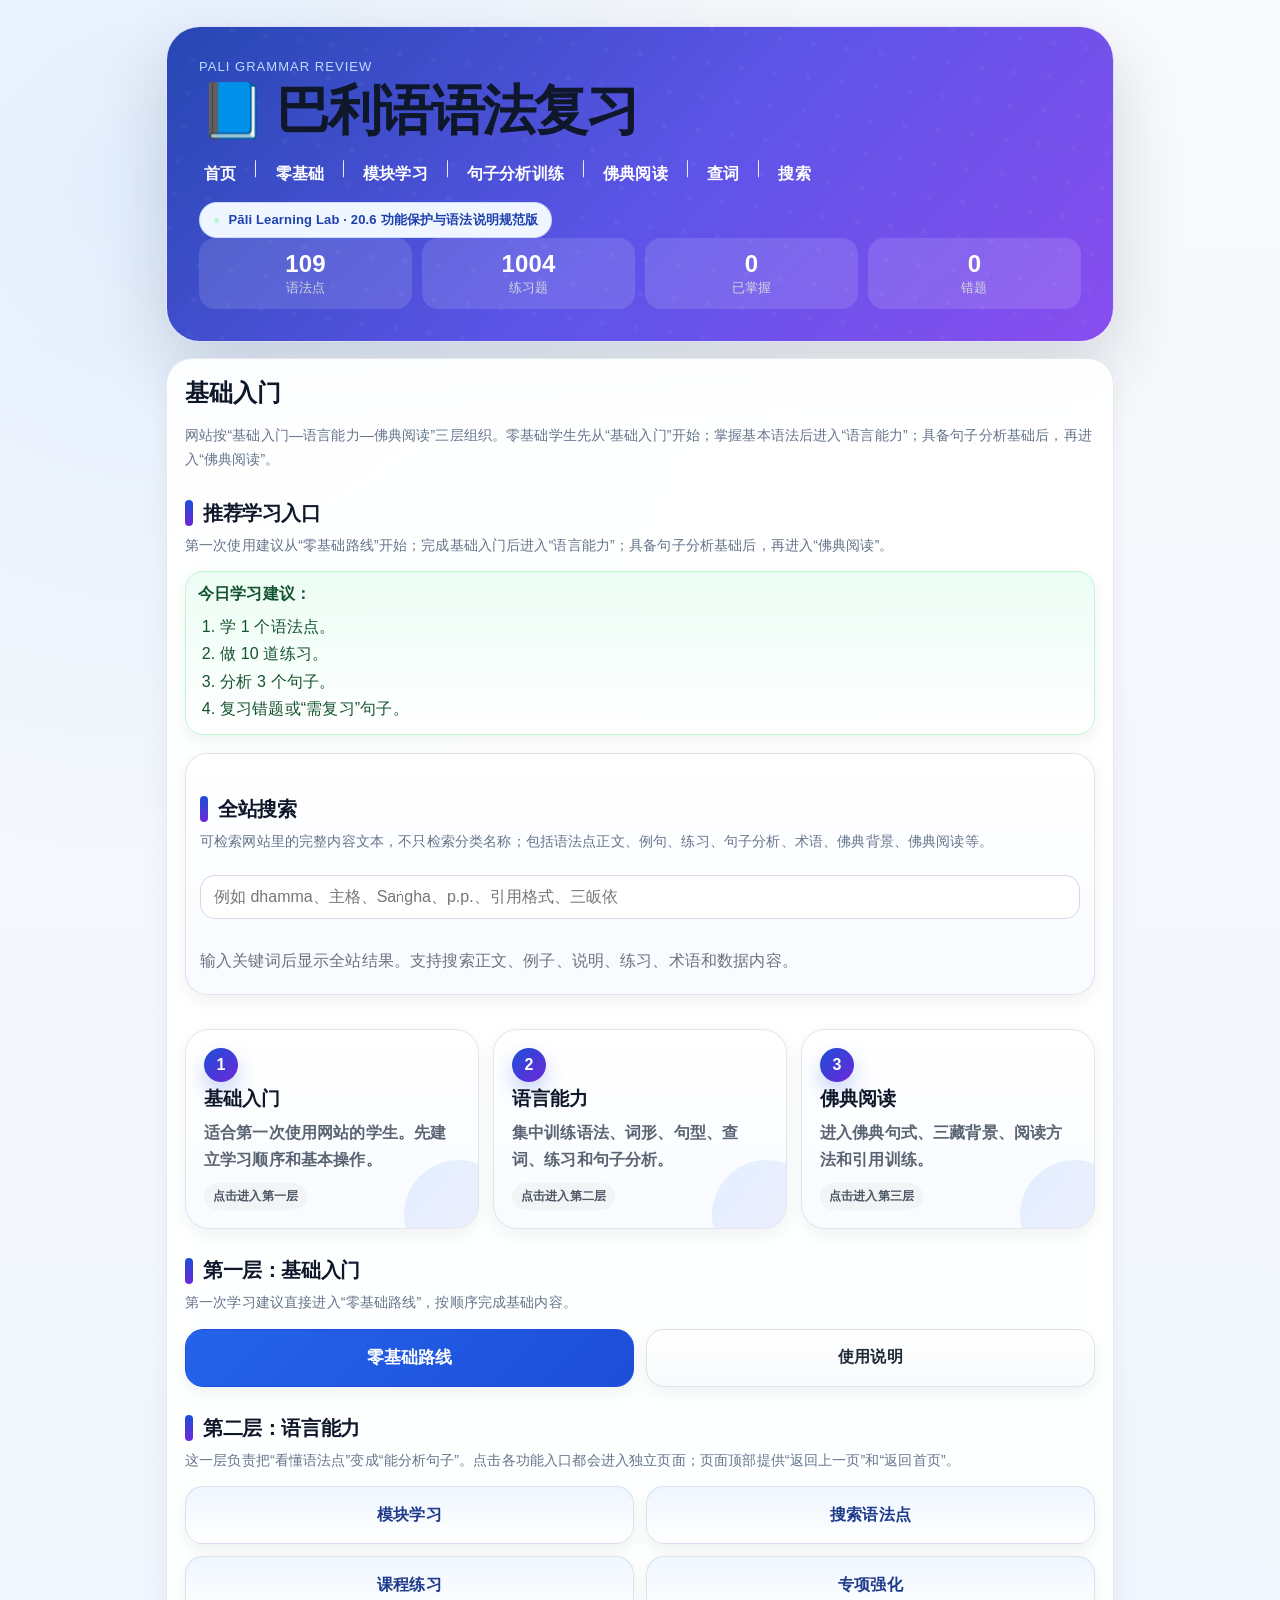
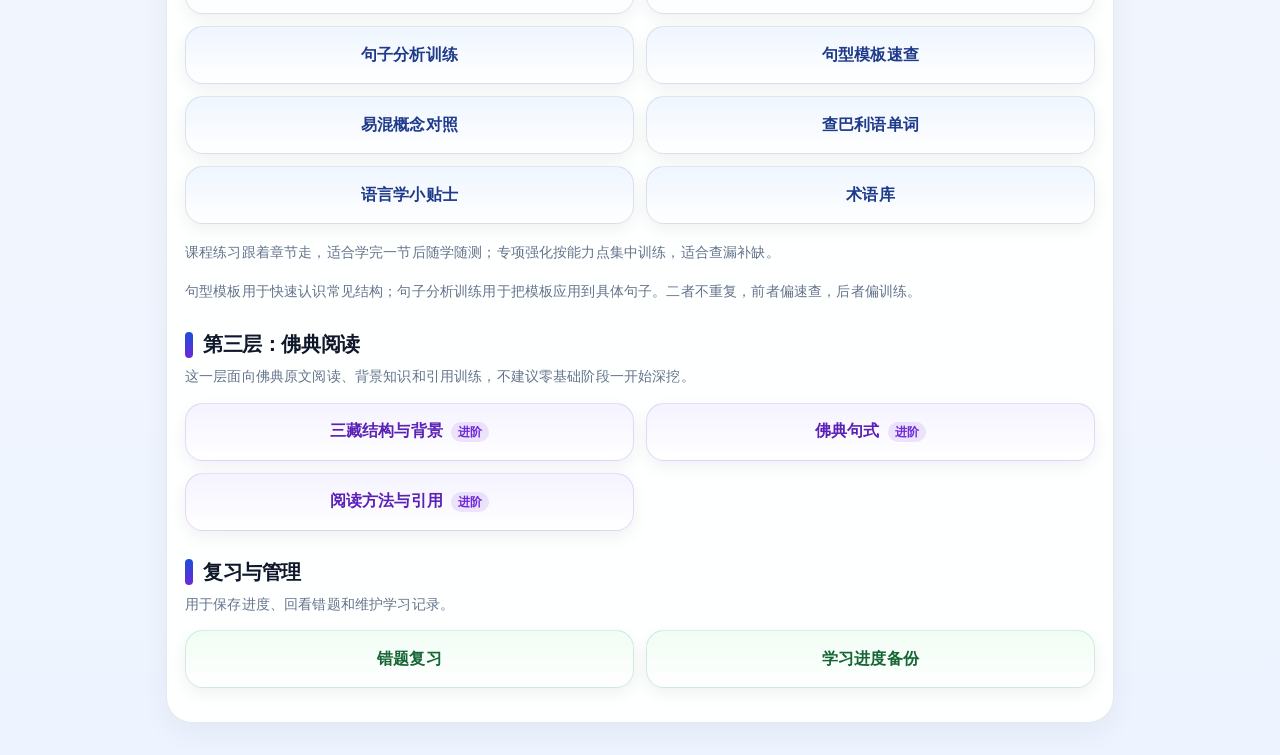
==== commit 2cf4b86e: "Add files via upload" ====
--- a/index.html
+++ b/index.html
@@ -1,7 +1,7 @@
 <!DOCTYPE html><html lang="zh-CN"><head><meta charset="UTF-8"><meta name="viewport" content="width=device-width, initial-scale=1.0">
   <meta http-equiv="Cache-Control" content="no-cache, no-store, must-revalidate">
   <meta http-equiv="Pragma" content="no-cache">
-  <meta http-equiv="Expires" content="0"><title>巴利语语法复习</title><link rel="manifest" href="manifest.json"><meta name="theme-color" content="#111827"><link rel="stylesheet" href="style.css?v=20.4"></head><body><main class="app"><header class="hero"><p class="eyebrow">Pali Grammar Review</p><h1>📘 巴利语语法复习</h1><div class="hero-subnav" aria-label="常用入口导航">
+  <meta http-equiv="Expires" content="0"><title>巴利语语法复习</title><link rel="manifest" href="manifest.json"><meta name="theme-color" content="#111827"><link rel="stylesheet" href="style.css?v=20.6"></head><body><main class="app"><header class="hero"><p class="eyebrow">Pali Grammar Review</p><h1>📘 巴利语语法复习</h1><div class="hero-subnav" aria-label="常用入口导航">
           <button type="button" data-home-jump="homeTopLayer">首页</button>
           <span>｜</span>
           <button type="button" data-action="learningRoute">零基础</button>
@@ -16,60 +16,66 @@
           <span>｜</span>
           <button type="button" data-action="search">搜索</button>
         </div>
-        <div class="visual-version-badge">Pāli Learning Lab · 20.4 首页布局精简版</div><div class="hero-stats"><div><strong id="totalLessons">0</strong><span>语法点</span></div><div><strong id="totalExercises">0</strong><span>练习题</span></div><div><strong id="masteredCount">0</strong><span>已掌握</span></div><div><strong id="wrongCount">0</strong><span>错题</span></div></div></header><section id="homeView" class="view"><span id="homeTopLayer"></span><section class="card home-clean-card">
-        <h2>学习路径</h2>
-        <p class="muted">网站按“基础入门—语言能力—佛典阅读”三层组织。零基础学生先从“零基础”开始；掌握基本语法后进入“模块学习”和“句子分析”；具备句子分析基础后，再进入“佛典阅读”。</p>
-
-        <div id="todayStudyAdvice" class="today-advice home-today-compact">
+        <div class="visual-version-badge">Pāli Learning Lab · 20.6 功能保护与语法说明规范版</div><div class="hero-stats"><div><strong id="totalLessons">0</strong><span>语法点</span></div><div><strong id="totalExercises">0</strong><span>练习题</span></div><div><strong id="masteredCount">0</strong><span>已掌握</span></div><div><strong id="wrongCount">0</strong><span>错题</span></div></div></header><section id="homeView" class="view"><span id="homeTopLayer"></span><section class="card"><h2>基础入门</h2><p class="muted">网站按“基础入门—语言能力—佛典阅读”三层组织。零基础学生先从“基础入门”开始；掌握基本语法后进入“语言能力”；具备句子分析基础后，再进入“佛典阅读”。</p><h2 class="home-section-title">推荐学习入口</h2>
+        <p class="muted home-tip">第一次使用建议从“零基础路线”开始；完成基础入门后进入“语言能力”；具备句子分析基础后，再进入“佛典阅读”。</p>
+        <div id="todayStudyAdvice" class="today-advice">
           <strong>今日学习建议：</strong>
           <ol>
             <li>学 1 个语法点。</li>
-            <li>做 10 道课程练习或专项强化。</li>
+            <li>做 10 道练习。</li>
             <li>分析 3 个句子。</li>
             <li>复习错题或“需复习”句子。</li>
           </ol>
         </div>
-
-        <div class="home-path-overview home-path-clean">
+        
+        
+        <section class="global-search-panel">
+          <h2 class="home-section-title" id="globalSearchLayer">全站搜索</h2>
+          <p class="muted home-tip">可检索网站里的完整内容文本，不只检索分类名称；包括语法点正文、例句、练习、句子分析、术语、佛典背景、佛典阅读等。</p>
+          <input id="globalSiteSearchInput" placeholder="例如 dhamma、主格、Saṅgha、p.p.、引用格式、三皈依" />
+          <div id="globalSiteSearchResults" class="global-search-results"></div>
+        </section>
+
+        <div class="home-path-overview">
           <button type="button" class="home-path-card home-path-button" data-home-jump="homeStartLayer">
             <span class="path-number">1</span>
             <h3>基础入门</h3>
-            <p>先建立学习顺序，了解怎么学、怎么练、怎么复习。</p>
-            <span class="path-jump-hint">进入第一层</span>
+            <p>适合第一次使用网站的学生。先建立学习顺序和基本操作。</p>
+            <span class="path-jump-hint">点击进入第一层</span>
           </button>
           <button type="button" class="home-path-card home-path-button" data-home-jump="homeLanguageLayer">
             <span class="path-number">2</span>
             <h3>语言能力</h3>
-            <p>系统学习语法，并通过练习、查词和句子分析形成能力。</p>
-            <span class="path-jump-hint">进入第二层</span>
+            <p>集中训练语法、词形、句型、查词、练习和句子分析。</p>
+            <span class="path-jump-hint">点击进入第二层</span>
           </button>
           <button type="button" class="home-path-card home-path-button" data-home-jump="homeResearchLayer">
             <span class="path-number">3</span>
             <h3>佛典阅读</h3>
-            <p>进入佛典句式、三藏结构、阅读方法和引用训练。</p>
-            <span class="path-jump-hint">进入第三层</span>
+            <p>进入佛典句式、三藏背景、阅读方法和引用训练。</p>
+            <span class="path-jump-hint">点击进入第三层</span>
           </button>
         </div>
-
-        <h2 class="home-section-title" id="homeStartLayer">第一层：基础入门</h2>
-        <p class="muted home-tip">第一次使用建议直接进入“零基础路线”，按顺序完成基础内容。</p>
+<h2 class="home-section-title" id="homeStartLayer">第一层：基础入门</h2>
+        <p class="muted home-tip">第一次学习建议直接进入“零基础路线”，按顺序完成基础内容。</p>
         <div class="home-grid recommended-grid layer-grid">
           <button class="home-btn primary" data-action="learningRoute">零基础路线</button>
           <button class="home-btn" data-action="studentGuide">使用说明</button>
         </div>
 
         <h2 class="home-section-title" id="homeLanguageLayer">第二层：语言能力</h2>
-        <p class="muted home-tip">这一层负责把“看懂语法点”变成“能分析句子”。核心入口保留在这里；搜索作为顶部导航工具，不再占据首页首屏。</p>
+        <p class="muted home-tip">这一层负责把“看懂语法点”变成“能分析句子”。点击各功能入口都会进入独立页面；页面顶部提供“返回上一页”和“返回首页”。</p>
         <div class="home-grid practice-grid layer-grid">
           <button class="home-btn" data-action="modules">模块学习</button>
+          <button class="home-btn" data-action="search">搜索语法点</button>
           <button class="home-btn" data-action="exercise">课程练习</button>
           <button class="home-btn" data-action="training">专项强化</button>
-          <button class="home-btn" data-action="sentenceAnalysis">句子分析</button>
-          <button class="home-btn" data-action="sentencePatterns">句型模板</button>
-          <button class="home-btn" data-action="confusionPairs">易混概念</button>
-          <button class="home-btn" data-action="dictionaryLookup">查词</button>
+          <button class="home-btn" data-action="sentenceAnalysis">句子分析训练</button>
+          <button class="home-btn" data-action="sentencePatterns">句型模板速查</button>
+          <button class="home-btn" data-action="confusionPairs">易混概念对照</button>
+          <button class="home-btn" data-action="dictionaryLookup">查巴利语单词</button>
+          <button class="home-btn" data-action="linguisticsTips">语言学小贴士</button>
           <button class="home-btn" data-action="terminologyGlossary">术语库</button>
-          <button class="home-btn" data-action="linguisticsTips">语言小贴士</button>
         </div>
 
         <h2 class="home-section-title" id="homeResearchLayer">第三层：佛典阅读</h2>
@@ -81,17 +87,11 @@
         </div>
 
         <h2 class="home-section-title">复习与管理</h2>
-        <p class="muted home-tip">用于回看错题、导出进度和维护学习记录。</p>
+        <p class="muted home-tip">用于保存进度、回看错题和维护学习记录。</p>
         <div class="home-grid helper-grid layer-grid">
           <button class="home-btn" data-action="wrong">错题复习</button>
           <button class="home-btn" data-action="learningProgress">学习进度备份</button>
-        </div>
-
-        <div class="home-search-note">
-          <strong>找不到内容？</strong>
-          <span>使用顶部导航的“搜索”进行全站检索；阅读句子时使用“查词”。</span>
-        </div>
-      </section></section>
+        </div></div></section></section>
 <section id="moduleLearningView" class="view hidden"><section class="card">
   <button class="small secondary back-home">返回首页</button>
   <h2>模块学习</h2>
@@ -100,7 +100,7 @@
 </section></section>
 <section id="studentGuideView" class="view hidden"><section class="card"><button class="small secondary back-home">返回首页</button><h2>使用说明</h2><div class="student-guide"><h3>第一次怎么学</h3><p>先进入“零基础路线”，按步骤学习。不要一开始打开全部语法点，也不要先学进阶内容。</p><h3>每天怎么复习</h3><p>建议每天完成：1 个语法点 + 10 道练习 + 3 条句子分析。学完一组内容后做阶段测验。</p><h3>句子分析怎么用</h3><p>先停留在“先自己分析”阶段，回答提示问题；再点“显示提示”；最后看“完整分析”。</p><h3>错题怎么处理</h3><p>做错的题会进入错题复习。复习时先观察题目，自己重新判断，再观察解释。</p></div></section></section>
 <section id="trialTasksView" class="view hidden"><section class="card"><button class="small secondary back-home">返回首页</button><h2>学生使用任务</h2><p class="muted">这组任务用于第一次试用网站。</p><div id="trialTaskSummary" class="progress-summary"></div><div id="trialTaskList" class="trial-task-list"></div><div class="button-row three-buttons"><button id="resetTrialTasksBtn" class="secondary">重置任务</button><button id="copyTrialFeedbackBtn" class="primary">复制试用反馈</button><button id="goTrialRouteBtn" class="secondary">进入零基础路线</button></div><textarea id="trialFeedbackText" class="progress-textarea" readonly></textarea></section></section>
-<section id="learningRouteView" class="view hidden"><section class="card"><button class="small secondary back-home">返回首页</button><h2>学生学习路线</h2><p class="muted">不用一开始看完所有语法点。建议先按“零基础路线”学习；下方会列出每一步和对应语法点，点击即可进入课程。</p><div id="routeTabs" class="route-tabs"></div><div id="routeContent" class="route-content"></div></section></section>
+<section id="learningRouteView" class="view hidden"><section class="card"><button class="small secondary back-home">返回首页</button><h2>零基础路线</h2><p class="muted">适合第一次系统学习巴利语的学生。下方会列出每一步和对应语法点，点击即可进入课程。</p><div id="routeTabs" class="route-tabs"></div><div id="routeContent" class="route-content"></div></section></section>
 <section id="moduleGuideView" class="view hidden"><section class="card"><button class="small secondary back-home">返回首页</button><h2>模块导学</h2><p class="muted">先观察每个模块的学习目标、必会内容和容易误判的地方，再进入具体语法点。</p><div id="moduleGuideList" class="module-guide-list"></div></section></section>
 <section id="sentenceAnalysisView" class="view hidden"><section class="card"><button class="small secondary back-home">返回首页</button><h2>句子分析训练</h2><p class="muted">先选择一句经过核校的短句，自己尝试分析，再点击“显示分析”。</p><div id="sentenceDashboard" class="sentence-dashboard"></div><label>搜索句子</label><input id="sentenceSearchInput" placeholder="例如 Buddho、dhammaṃ、主宾动、处格、佛典风格" /><div class="button-row three-buttons"><button id="startBasicSentenceBtn" class="secondary">从基础必练开始</button><button id="showReviewSentenceBtn" class="secondary">只观察需复习</button><button id="resetSentenceFiltersBtn" class="secondary">重置筛选</button></div><label>选择难度</label><select id="sentenceLevelSelect"></select><label>选择训练层级</label><select id="sentencePrioritySelect"></select><details id="sentenceAdvancedFilters" class="advanced-filters"><summary>更多筛选</summary><label>选择难点标签</label><select id="sentenceTagSelect"></select><label>选择来源类型</label><select id="sentenceSourceSelect"></select><label>学习状态</label><select id="sentenceStatusSelect"><option value="全部">全部</option><option value="未练">未练</option><option value="已掌握">已掌握</option><option value="需复习">需复习</option></select></details><label>选择句子</label><select id="sentenceSelect"></select><div id="sentenceAnalysisCard" class="sentence-card"></div><div class="button-row four-buttons"><button id="showSentenceTranslationBtn" class="secondary">显示翻译</button><button id="showSentenceHintBtn" class="secondary">显示提示</button><button id="showSentenceAnalysisBtn" class="primary">显示完整分析</button><button id="nextSentenceBtn" class="secondary">下一句</button></div><div class="button-row three-buttons"><button id="randomSentenceBtn" class="secondary">随机一句</button><button id="markSentenceMasteredBtn" class="success">标记已掌握</button><button id="markSentenceReviewBtn" class="danger">标记需复习</button></div><button id="copySentenceAnalysisBtn" class="secondary">复制本句解析</button></section></section>
 <section id="sentencePatternsView" class="view hidden"><section class="card"><button class="small secondary back-home">返回首页</button><h2>核心句型模板</h2><p class="muted">按层级列出核心句型模板全文，可搜索公式、功能、信号、例句和误区。</p><label>搜索句型</label><input id="patternSearchInput" placeholder="例如 inf.、ger.、主格、宾格、atthi、ca、yo" /><label>选择层级</label><select id="patternLevelSelect"><option value="全部">全部</option><option value="必学">必学</option><option value="选学">选学</option><option value="进阶">进阶</option></select><div id="sentencePatternList" class="sentence-pattern-list"></div></section></section>
@@ -181,24 +181,24 @@
   <p class="pill">语法术语</p>
   <h2 id="conceptTitle"></h2>
   <div id="conceptContent" class="concept-content"></div>
-</section></section><section id="searchView" class="view hidden"><section class="card"><button class="small secondary back-home">返回首页</button><h2>全站搜索</h2><input id="searchInput" placeholder="输入关键词，如 dhamma、主格、Saṅgha、句子分析、引用"><div id="searchResults" class="lesson-list"></div></section></section><section id="exerciseCenterView" class="view hidden"><section class="card"><button class="small secondary back-home">返回首页</button><h2>课程练习</h2><label>选择模块</label><select id="exerciseModuleSelect"></select><label>练习数量</label><input id="exerciseCountInput" type="number" min="1" value="10"><button id="startMixedExercisesBtn" class="primary">开始练习</button></section></section><section id="trainingView" class="view hidden"><section class="card"><button class="small secondary back-home">返回首页</button><h2>专项强化</h2><div id="trainingGrid" class="training-grid"></div></section></section><section id="wrongView" class="view hidden"><section class="card"><button class="small secondary back-home">返回首页</button><h2>错题复习</h2><div id="wrongList"></div><button id="startWrongBtn" class="primary">开始错题复习</button><button id="clearWrongBtn" class="danger-outline">清空错题记录</button></section></section><section id="cardPanel" class="card overlay-panel hidden"><button id="exitCardsBtn" class="small secondary">退出卡片</button><h2>语法卡片</h2><p id="cardProgress" class="muted"></p><div id="cardQuestion" class="question-box"></div><div id="cardAnswer" class="answer-box hidden"></div><div id="cardBeforeButtons"><button id="showCardAnswerBtn" class="primary">显示答案</button></div><div id="cardAfterButtons" class="button-row hidden"><button id="cardKnowBtn" class="success">认识 ✅</button><button id="cardWrongBtn" class="danger">不认识 ❌</button></div></section><section id="exercisePanel" class="card overlay-panel hidden"><button id="exitExerciseBtn" class="small secondary">退出练习</button><h2 id="exerciseModeTitle">练习</h2><p id="exerciseProgress" class="muted"></p><p id="exerciseLessonLabel" class="pill"></p><div id="exerciseQuestion" class="question-box"></div><div id="exerciseOptions"></div><input id="exerciseInput" class="hidden" placeholder="请输入答案"><div id="paliKeyboard" class="pali-keyboard hidden"><button data-char="ā">ā</button><button data-char="ī">ī</button><button data-char="ū">ū</button><button data-char="ṅ">ṅ</button><button data-char="ñ">ñ</button><button data-char="ṭ">ṭ</button><button data-char="ḍ">ḍ</button><button data-char="ṇ">ṇ</button><button data-char="ḷ">ḷ</button><button data-char="ṃ">ṃ</button></div><button id="submitExerciseBtn" class="primary">提交答案</button><button id="nextExerciseBtn" class="primary hidden">下一题</button><div id="exerciseFeedback" class="answer-box hidden"></div></section><section id="tipModal" class="tip-modal hidden">
+</section></section><section id="searchView" class="view hidden"><section class="card"><button class="small secondary back-home">返回首页</button><h2>搜索语法点</h2><input id="searchInput" placeholder="输入关键词，如 gacchati、inf.、宾格、ca"><div id="searchResults" class="lesson-list"></div></section></section><section id="exerciseCenterView" class="view hidden"><section class="card"><button class="small secondary back-home">返回首页</button><h2>课程练习</h2><label>选择模块</label><select id="exerciseModuleSelect"></select><label>练习数量</label><input id="exerciseCountInput" type="number" min="1" value="10"><button id="startMixedExercisesBtn" class="primary">开始练习</button></section></section><section id="trainingView" class="view hidden"><section class="card"><button class="small secondary back-home">返回首页</button><h2>专项强化</h2><div id="trainingGrid" class="training-grid"></div></section></section><section id="wrongView" class="view hidden"><section class="card"><button class="small secondary back-home">返回首页</button><h2>错题复习</h2><div id="wrongList"></div><button id="startWrongBtn" class="primary">开始错题复习</button><button id="clearWrongBtn" class="danger-outline">清空错题记录</button></section></section><section id="cardPanel" class="card overlay-panel hidden"><button id="exitCardsBtn" class="small secondary">退出卡片</button><h2>语法卡片</h2><p id="cardProgress" class="muted"></p><div id="cardQuestion" class="question-box"></div><div id="cardAnswer" class="answer-box hidden"></div><div id="cardBeforeButtons"><button id="showCardAnswerBtn" class="primary">显示答案</button></div><div id="cardAfterButtons" class="button-row hidden"><button id="cardKnowBtn" class="success">认识 ✅</button><button id="cardWrongBtn" class="danger">不认识 ❌</button></div></section><section id="exercisePanel" class="card overlay-panel hidden"><button id="exitExerciseBtn" class="small secondary">退出练习</button><h2 id="exerciseModeTitle">练习</h2><p id="exerciseProgress" class="muted"></p><p id="exerciseLessonLabel" class="pill"></p><div id="exerciseQuestion" class="question-box"></div><div id="exerciseOptions"></div><input id="exerciseInput" class="hidden" placeholder="请输入答案"><div id="paliKeyboard" class="pali-keyboard hidden"><button data-char="ā">ā</button><button data-char="ī">ī</button><button data-char="ū">ū</button><button data-char="ṅ">ṅ</button><button data-char="ñ">ñ</button><button data-char="ṭ">ṭ</button><button data-char="ḍ">ḍ</button><button data-char="ṇ">ṇ</button><button data-char="ḷ">ḷ</button><button data-char="ṃ">ṃ</button></div><button id="submitExerciseBtn" class="primary">提交答案</button><button id="nextExerciseBtn" class="primary hidden">下一题</button><div id="exerciseFeedback" class="answer-box hidden"></div></section><section id="tipModal" class="tip-modal hidden">
       <div class="tip-modal-content">
         <button id="closeTipModalBtn" class="small secondary">关闭</button>
         <div id="tipModalBody"></div>
       </div>
     </section>
-</main><script src="sentence-analysis-data.js?v=20.4"></script>
-  <script src="linguistics-tips-data.js?v=20.4"></script>
-  <script src="learning-routes-data.js?v=20.4"></script>
-  <script src="dictionary-sites-data.js?v=20.4"></script>
-  <script src="token-analysis-data.js?v=20.4"></script>
-  <script src="module-guides-data.js?v=20.4"></script>
-  <script src="confusion-pairs-data.js?v=20.4"></script>
-  <script src="sentence-patterns-data.js?v=20.4"></script>
-  <script src="buddhist-reading-data.js?v=20.4"></script>
-  <script src="buddhist-background-data.js?v=20.4"></script>
-  <script src="academic-training-data.js?v=20.4"></script>
-  <script src="terminology-glossary-data.js?v=20.4"></script>
-  <script src="app.js?v=20.4"></script>
+</main><script src="sentence-analysis-data.js?v=20.6"></script>
+  <script src="linguistics-tips-data.js?v=20.6"></script>
+  <script src="learning-routes-data.js?v=20.6"></script>
+  <script src="dictionary-sites-data.js?v=20.6"></script>
+  <script src="token-analysis-data.js?v=20.6"></script>
+  <script src="module-guides-data.js?v=20.6"></script>
+  <script src="confusion-pairs-data.js?v=20.6"></script>
+  <script src="sentence-patterns-data.js?v=20.6"></script>
+  <script src="buddhist-reading-data.js?v=20.6"></script>
+  <script src="buddhist-background-data.js?v=20.6"></script>
+  <script src="academic-training-data.js?v=20.6"></script>
+  <script src="terminology-glossary-data.js?v=20.6"></script>
+  <script src="app.js?v=20.6"></script>
 <button id="globalBackToTopBtn" class="global-back-top-btn" aria-label="回到顶部" title="回到顶部">↑ 顶部</button>
 </body></html>
--- a/style.css
+++ b/style.css
@@ -4332,7 +4332,7 @@
 }
 
 
-/* 20.3 page navigation and back-to-top */
+/* 20.2 page navigation and back-to-top */
 .page-nav-bar-202{
   display:flex;
   flex-wrap:wrap;
@@ -4373,46 +4373,3 @@
     padding:9px 12px;
   }
 }
-
-
-/* 20.3 performance-clean additions */
-.hero-subnav button{white-space:nowrap}
-@media(max-width:760px){
-  .hero-subnav{display:flex;flex-wrap:wrap;gap:6px;justify-content:center}
-  .hero-subnav span{display:none}
-}
-
-
-/* 20.4 homepage layout refinement */
-.home-clean-card > h2:first-child{
-  margin-bottom:6px;
-}
-.home-today-compact{
-  margin-top:16px;
-  margin-bottom:18px;
-}
-.home-path-clean{
-  margin-top:12px;
-  margin-bottom:24px;
-}
-.home-search-note{
-  margin-top:18px;
-  padding:12px 14px;
-  border:1px solid #e5e7eb;
-  border-radius:16px;
-  background:#f8fafc;
-  color:#334155;
-  display:flex;
-  flex-wrap:wrap;
-  gap:6px;
-  align-items:center;
-}
-@media(max-width:760px){
-  .home-search-note{
-    display:block;
-  }
-  .home-search-note strong{
-    display:block;
-    margin-bottom:4px;
-  }
-}
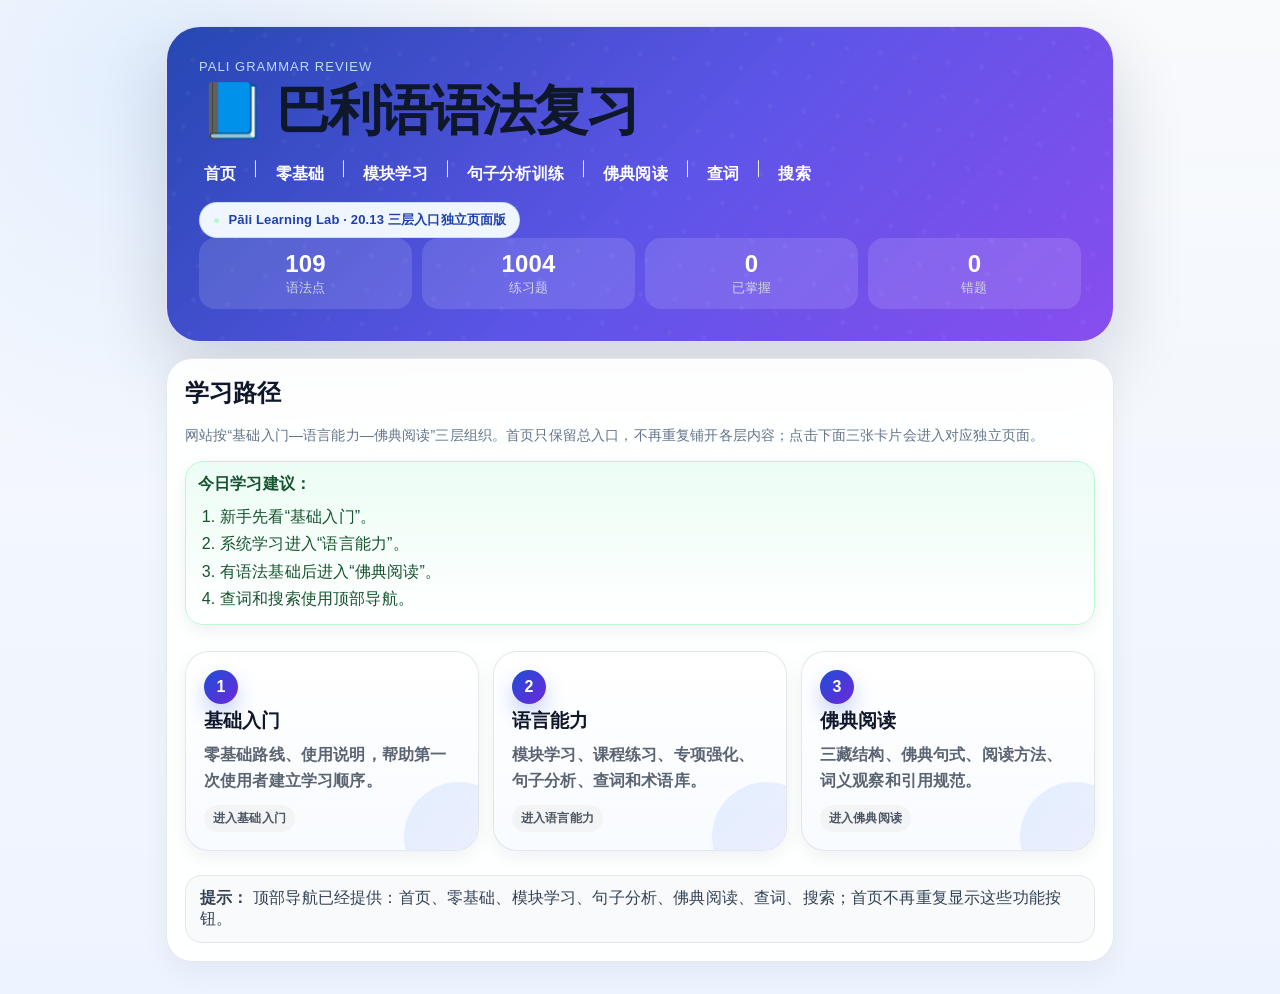
==== commit f91ad1cc: "Add files via upload" ====
--- a/index.html
+++ b/index.html
@@ -1,7 +1,7 @@
 <!DOCTYPE html><html lang="zh-CN"><head><meta charset="UTF-8"><meta name="viewport" content="width=device-width, initial-scale=1.0">
   <meta http-equiv="Cache-Control" content="no-cache, no-store, must-revalidate">
   <meta http-equiv="Pragma" content="no-cache">
-  <meta http-equiv="Expires" content="0"><title>巴利语语法复习</title><link rel="manifest" href="manifest.json"><meta name="theme-color" content="#111827"><link rel="stylesheet" href="style.css?v=20.6"></head><body><main class="app"><header class="hero"><p class="eyebrow">Pali Grammar Review</p><h1>📘 巴利语语法复习</h1><div class="hero-subnav" aria-label="常用入口导航">
+  <meta http-equiv="Expires" content="0"><title>巴利语语法复习</title><link rel="manifest" href="manifest.json"><meta name="theme-color" content="#111827"><link rel="stylesheet" href="style.css?v=20.13"></head><body><main class="app"><header class="hero"><p class="eyebrow">Pali Grammar Review</p><h1>📘 巴利语语法复习</h1><div class="hero-subnav" aria-label="常用入口导航">
           <button type="button" data-home-jump="homeTopLayer">首页</button>
           <span>｜</span>
           <button type="button" data-action="learningRoute">零基础</button>
@@ -10,103 +10,104 @@
           <span>｜</span>
           <button type="button" data-action="sentenceAnalysis">句子分析</button>
           <span>｜</span>
-          <button type="button" data-action="academicTraining">佛典阅读</button>
+          <button type="button" data-action="researchLayer">佛典阅读</button>
           <span>｜</span>
           <button type="button" data-action="dictionaryLookup">查词</button>
           <span>｜</span>
           <button type="button" data-action="search">搜索</button>
         </div>
-        <div class="visual-version-badge">Pāli Learning Lab · 20.6 功能保护与语法说明规范版</div><div class="hero-stats"><div><strong id="totalLessons">0</strong><span>语法点</span></div><div><strong id="totalExercises">0</strong><span>练习题</span></div><div><strong id="masteredCount">0</strong><span>已掌握</span></div><div><strong id="wrongCount">0</strong><span>错题</span></div></div></header><section id="homeView" class="view"><span id="homeTopLayer"></span><section class="card"><h2>基础入门</h2><p class="muted">网站按“基础入门—语言能力—佛典阅读”三层组织。零基础学生先从“基础入门”开始；掌握基本语法后进入“语言能力”；具备句子分析基础后，再进入“佛典阅读”。</p><h2 class="home-section-title">推荐学习入口</h2>
-        <p class="muted home-tip">第一次使用建议从“零基础路线”开始；完成基础入门后进入“语言能力”；具备句子分析基础后，再进入“佛典阅读”。</p>
-        <div id="todayStudyAdvice" class="today-advice">
+        <div class="visual-version-badge">Pāli Learning Lab · 20.13 三层入口独立页面版</div><div class="hero-stats"><div><strong id="totalLessons">0</strong><span>语法点</span></div><div><strong id="totalExercises">0</strong><span>练习题</span></div><div><strong id="masteredCount">0</strong><span>已掌握</span></div><div><strong id="wrongCount">0</strong><span>错题</span></div></div></header><section id="homeView" class="view"><span id="homeTopLayer"></span><section class="card home-clean-card">
+        <h2>学习路径</h2>
+        <p class="muted">网站按“基础入门—语言能力—佛典阅读”三层组织。首页只保留总入口，不再重复铺开各层内容；点击下面三张卡片会进入对应独立页面。</p>
+
+        <div id="todayStudyAdvice" class="today-advice home-today-compact">
           <strong>今日学习建议：</strong>
           <ol>
-            <li>学 1 个语法点。</li>
-            <li>做 10 道练习。</li>
-            <li>分析 3 个句子。</li>
-            <li>复习错题或“需复习”句子。</li>
+            <li>新手先看“基础入门”。</li>
+            <li>系统学习进入“语言能力”。</li>
+            <li>有语法基础后进入“佛典阅读”。</li>
+            <li>查词和搜索使用顶部导航。</li>
           </ol>
         </div>
-        
-        
-        <section class="global-search-panel">
-          <h2 class="home-section-title" id="globalSearchLayer">全站搜索</h2>
-          <p class="muted home-tip">可检索网站里的完整内容文本，不只检索分类名称；包括语法点正文、例句、练习、句子分析、术语、佛典背景、佛典阅读等。</p>
-          <input id="globalSiteSearchInput" placeholder="例如 dhamma、主格、Saṅgha、p.p.、引用格式、三皈依" />
-          <div id="globalSiteSearchResults" class="global-search-results"></div>
-        </section>
-
-        <div class="home-path-overview">
-          <button type="button" class="home-path-card home-path-button" data-home-jump="homeStartLayer">
+
+        <div class="home-path-overview home-path-clean">
+          <button type="button" class="home-path-card home-path-button" data-action="startLayer">
             <span class="path-number">1</span>
             <h3>基础入门</h3>
-            <p>适合第一次使用网站的学生。先建立学习顺序和基本操作。</p>
-            <span class="path-jump-hint">点击进入第一层</span>
+            <p>零基础路线、使用说明，帮助第一次使用者建立学习顺序。</p>
+            <span class="path-jump-hint">进入基础入门</span>
           </button>
-          <button type="button" class="home-path-card home-path-button" data-home-jump="homeLanguageLayer">
+          <button type="button" class="home-path-card home-path-button" data-action="languageLayer">
             <span class="path-number">2</span>
             <h3>语言能力</h3>
-            <p>集中训练语法、词形、句型、查词、练习和句子分析。</p>
-            <span class="path-jump-hint">点击进入第二层</span>
+            <p>模块学习、课程练习、专项强化、句子分析、查词和术语库。</p>
+            <span class="path-jump-hint">进入语言能力</span>
           </button>
-          <button type="button" class="home-path-card home-path-button" data-home-jump="homeResearchLayer">
+          <button type="button" class="home-path-card home-path-button" data-action="researchLayer">
             <span class="path-number">3</span>
             <h3>佛典阅读</h3>
-            <p>进入佛典句式、三藏背景、阅读方法和引用训练。</p>
-            <span class="path-jump-hint">点击进入第三层</span>
+            <p>三藏结构、佛典句式、阅读方法、词义观察和引用规范。</p>
+            <span class="path-jump-hint">进入佛典阅读</span>
           </button>
         </div>
-<h2 class="home-section-title" id="homeStartLayer">第一层：基础入门</h2>
-        <p class="muted home-tip">第一次学习建议直接进入“零基础路线”，按顺序完成基础内容。</p>
-        <div class="home-grid recommended-grid layer-grid">
-          <button class="home-btn primary" data-action="learningRoute">零基础路线</button>
-          <button class="home-btn" data-action="studentGuide">使用说明</button>
-        </div>
-
-        <h2 class="home-section-title" id="homeLanguageLayer">第二层：语言能力</h2>
-        <p class="muted home-tip">这一层负责把“看懂语法点”变成“能分析句子”。点击各功能入口都会进入独立页面；页面顶部提供“返回上一页”和“返回首页”。</p>
-        <div class="home-grid practice-grid layer-grid">
-          <button class="home-btn" data-action="modules">模块学习</button>
-          <button class="home-btn" data-action="search">搜索语法点</button>
-          <button class="home-btn" data-action="exercise">课程练习</button>
-          <button class="home-btn" data-action="training">专项强化</button>
-          <button class="home-btn" data-action="sentenceAnalysis">句子分析训练</button>
-          <button class="home-btn" data-action="sentencePatterns">句型模板速查</button>
-          <button class="home-btn" data-action="confusionPairs">易混概念对照</button>
-          <button class="home-btn" data-action="dictionaryLookup">查巴利语单词</button>
-          <button class="home-btn" data-action="linguisticsTips">语言学小贴士</button>
-          <button class="home-btn" data-action="terminologyGlossary">术语库</button>
-        </div>
-
-        <h2 class="home-section-title" id="homeResearchLayer">第三层：佛典阅读</h2>
-        <p class="muted home-tip">这一层面向佛典原文阅读、背景知识和引用训练，不建议零基础阶段一开始深挖。</p>
-        <div class="home-grid research-grid layer-grid">
-          <button class="home-btn" data-action="buddhistBackground">三藏结构与背景</button>
-          <button class="home-btn" data-action="buddhistReading">佛典句式</button>
-          <button class="home-btn" data-action="academicTraining">阅读方法与引用</button>
-        </div>
-
-        <h2 class="home-section-title">复习与管理</h2>
-        <p class="muted home-tip">用于保存进度、回看错题和维护学习记录。</p>
-        <div class="home-grid helper-grid layer-grid">
-          <button class="home-btn" data-action="wrong">错题复习</button>
-          <button class="home-btn" data-action="learningProgress">学习进度备份</button>
-        </div></div></section></section>
+
+        <div class="home-search-note">
+          <strong>提示：</strong>
+          <span>顶部导航已经提供：首页、零基础、模块学习、句子分析、佛典阅读、查词、搜索；首页不再重复显示这些功能按钮。</span>
+        </div>
+      </section></section>
+<section id="startLayerView" class="view hidden"><section class="card layer-page-card">
+  <h2>基础入门</h2>
+  <p class="muted">第一次使用本站，建议从这里开始。先看零基础路线，再看使用说明，掌握学习顺序和操作方式。</p>
+  <div class="home-grid recommended-grid layer-grid">
+    <button class="home-btn primary" data-action="learningRoute">零基础路线</button>
+    <button class="home-btn" data-action="studentGuide">使用说明</button>
+  </div>
+</section></section>
+
+<section id="languageLayerView" class="view hidden"><section class="card layer-page-card">
+  <h2>语言能力</h2>
+  <p class="muted">这一层负责把“看懂语法点”变成“能分析句子”。核心功能集中在这里，避免首页重复显示。</p>
+  <div class="home-grid practice-grid layer-grid">
+    <button class="home-btn" data-action="modules">模块学习</button>
+    <button class="home-btn" data-action="exercise">课程练习</button>
+    <button class="home-btn" data-action="training">专项强化</button>
+    <button class="home-btn" data-action="sentenceAnalysis">句子分析</button>
+    <button class="home-btn" data-action="sentencePatterns">句型模板</button>
+    <button class="home-btn" data-action="confusionPairs">易混概念</button>
+    <button class="home-btn" data-action="dictionaryLookup">查词</button>
+    <button class="home-btn" data-action="terminologyGlossary">术语库</button>
+    <button class="home-btn" data-action="linguisticsTips">语言小贴士</button>
+    <button class="home-btn" data-action="wrong">错题复习</button>
+    <button class="home-btn" data-action="learningProgress">学习进度备份</button>
+  </div>
+</section></section>
+
+<section id="researchLayerView" class="view hidden"><section class="card layer-page-card">
+  <h2>佛典阅读</h2>
+  <p class="muted">这一层面向佛典原文阅读、背景知识和引用训练。建议在完成基本语法和句子分析训练后进入。</p>
+  <div class="home-grid research-grid layer-grid">
+    <button class="home-btn" data-action="buddhistBackground">三藏结构与背景</button>
+    <button class="home-btn" data-action="buddhistReading">佛典句式</button>
+    <button class="home-btn" data-action="academicTraining">阅读方法与引用</button>
+  </div>
+</section></section>
+
 <section id="moduleLearningView" class="view hidden"><section class="card">
-  <button class="small secondary back-home">返回首页</button>
+  <button class="small secondary back-home">首页</button>
   <h2>模块学习</h2>
   <p class="muted">按语法模块进入课程。建议顺序：入门与发音 → 名词变格 → 代词与形容词 → 动词系统 → 分词与非限定动词 → 不变词与常用句式 → 句法与阅读。</p>
   <div id="moduleGridPage" class="module-grid"></div>
 </section></section>
-<section id="studentGuideView" class="view hidden"><section class="card"><button class="small secondary back-home">返回首页</button><h2>使用说明</h2><div class="student-guide"><h3>第一次怎么学</h3><p>先进入“零基础路线”，按步骤学习。不要一开始打开全部语法点，也不要先学进阶内容。</p><h3>每天怎么复习</h3><p>建议每天完成：1 个语法点 + 10 道练习 + 3 条句子分析。学完一组内容后做阶段测验。</p><h3>句子分析怎么用</h3><p>先停留在“先自己分析”阶段，回答提示问题；再点“显示提示”；最后看“完整分析”。</p><h3>错题怎么处理</h3><p>做错的题会进入错题复习。复习时先观察题目，自己重新判断，再观察解释。</p></div></section></section>
-<section id="trialTasksView" class="view hidden"><section class="card"><button class="small secondary back-home">返回首页</button><h2>学生使用任务</h2><p class="muted">这组任务用于第一次试用网站。</p><div id="trialTaskSummary" class="progress-summary"></div><div id="trialTaskList" class="trial-task-list"></div><div class="button-row three-buttons"><button id="resetTrialTasksBtn" class="secondary">重置任务</button><button id="copyTrialFeedbackBtn" class="primary">复制试用反馈</button><button id="goTrialRouteBtn" class="secondary">进入零基础路线</button></div><textarea id="trialFeedbackText" class="progress-textarea" readonly></textarea></section></section>
-<section id="learningRouteView" class="view hidden"><section class="card"><button class="small secondary back-home">返回首页</button><h2>零基础路线</h2><p class="muted">适合第一次系统学习巴利语的学生。下方会列出每一步和对应语法点，点击即可进入课程。</p><div id="routeTabs" class="route-tabs"></div><div id="routeContent" class="route-content"></div></section></section>
-<section id="moduleGuideView" class="view hidden"><section class="card"><button class="small secondary back-home">返回首页</button><h2>模块导学</h2><p class="muted">先观察每个模块的学习目标、必会内容和容易误判的地方，再进入具体语法点。</p><div id="moduleGuideList" class="module-guide-list"></div></section></section>
-<section id="sentenceAnalysisView" class="view hidden"><section class="card"><button class="small secondary back-home">返回首页</button><h2>句子分析训练</h2><p class="muted">先选择一句经过核校的短句，自己尝试分析，再点击“显示分析”。</p><div id="sentenceDashboard" class="sentence-dashboard"></div><label>搜索句子</label><input id="sentenceSearchInput" placeholder="例如 Buddho、dhammaṃ、主宾动、处格、佛典风格" /><div class="button-row three-buttons"><button id="startBasicSentenceBtn" class="secondary">从基础必练开始</button><button id="showReviewSentenceBtn" class="secondary">只观察需复习</button><button id="resetSentenceFiltersBtn" class="secondary">重置筛选</button></div><label>选择难度</label><select id="sentenceLevelSelect"></select><label>选择训练层级</label><select id="sentencePrioritySelect"></select><details id="sentenceAdvancedFilters" class="advanced-filters"><summary>更多筛选</summary><label>选择难点标签</label><select id="sentenceTagSelect"></select><label>选择来源类型</label><select id="sentenceSourceSelect"></select><label>学习状态</label><select id="sentenceStatusSelect"><option value="全部">全部</option><option value="未练">未练</option><option value="已掌握">已掌握</option><option value="需复习">需复习</option></select></details><label>选择句子</label><select id="sentenceSelect"></select><div id="sentenceAnalysisCard" class="sentence-card"></div><div class="button-row four-buttons"><button id="showSentenceTranslationBtn" class="secondary">显示翻译</button><button id="showSentenceHintBtn" class="secondary">显示提示</button><button id="showSentenceAnalysisBtn" class="primary">显示完整分析</button><button id="nextSentenceBtn" class="secondary">下一句</button></div><div class="button-row three-buttons"><button id="randomSentenceBtn" class="secondary">随机一句</button><button id="markSentenceMasteredBtn" class="success">标记已掌握</button><button id="markSentenceReviewBtn" class="danger">标记需复习</button></div><button id="copySentenceAnalysisBtn" class="secondary">复制本句解析</button></section></section>
-<section id="sentencePatternsView" class="view hidden"><section class="card"><button class="small secondary back-home">返回首页</button><h2>核心句型模板</h2><p class="muted">按层级列出核心句型模板全文，可搜索公式、功能、信号、例句和误区。</p><label>搜索句型</label><input id="patternSearchInput" placeholder="例如 inf.、ger.、主格、宾格、atthi、ca、yo" /><label>选择层级</label><select id="patternLevelSelect"><option value="全部">全部</option><option value="必学">必学</option><option value="选学">选学</option><option value="进阶">进阶</option></select><div id="sentencePatternList" class="sentence-pattern-list"></div></section></section>
-<section id="confusionPairsView" class="view hidden"><section class="card"><button class="small secondary back-home">返回首页</button><h2>易混概念对照</h2><p class="muted">按类别列出易混概念全文，可搜索概念、判断线索、例句和提醒。</p><label>搜索易混概念</label><label>选择类别</label><select id="confusionCategorySelect"></select><input id="confusionSearchInput" placeholder="例如 inf.、ger.、主格、宾格、na、mā" /><div id="confusionPairsList" class="confusion-pairs-list"></div></section></section>
+<section id="studentGuideView" class="view hidden"><section class="card"><button class="small secondary back-home">首页</button><h2>使用说明</h2><div class="student-guide"><h3>第一次怎么学</h3><p>先进入“零基础路线”，按步骤学习。不要一开始打开全部语法点，也不要先学进阶内容。</p><h3>每天怎么复习</h3><p>建议每天完成：1 个语法点 + 10 道练习 + 3 条句子分析。学完一组内容后做阶段测验。</p><h3>句子分析怎么用</h3><p>先停留在“先自己分析”阶段，回答提示问题；再点“显示提示”；最后看“完整分析”。</p><h3>错题怎么处理</h3><p>做错的题会进入错题复习。复习时先观察题目，自己重新判断，再观察解释。</p></div></section></section>
+<section id="trialTasksView" class="view hidden"><section class="card"><button class="small secondary back-home">首页</button><h2>学生使用任务</h2><p class="muted">这组任务用于第一次试用网站。</p><div id="trialTaskSummary" class="progress-summary"></div><div id="trialTaskList" class="trial-task-list"></div><div class="button-row three-buttons"><button id="resetTrialTasksBtn" class="secondary">重置任务</button><button id="copyTrialFeedbackBtn" class="primary">复制试用反馈</button><button id="goTrialRouteBtn" class="secondary">进入零基础路线</button></div><textarea id="trialFeedbackText" class="progress-textarea" readonly></textarea></section></section>
+<section id="learningRouteView" class="view hidden"><section class="card"><button class="small secondary back-home">首页</button><h2>零基础路线</h2><p class="muted">适合第一次系统学习巴利语的学生。下方会列出每一步和对应语法点，点击即可进入课程。</p><div id="routeTabs" class="route-tabs"></div><div id="routeContent" class="route-content"></div></section></section>
+<section id="moduleGuideView" class="view hidden"><section class="card"><button class="small secondary back-home">首页</button><h2>模块导学</h2><p class="muted">先观察每个模块的学习目标、必会内容和容易误判的地方，再进入具体语法点。</p><div id="moduleGuideList" class="module-guide-list"></div></section></section>
+<section id="sentenceAnalysisView" class="view hidden"><section class="card"><button class="small secondary back-home">首页</button><h2>句子分析训练</h2><p class="muted">先选择一句经过核校的短句，自己尝试分析，再点击“显示分析”。</p><div id="sentenceDashboard" class="sentence-dashboard"></div><label>搜索句子</label><input id="sentenceSearchInput" placeholder="例如 Buddho、dhammaṃ、主宾动、处格、佛典风格" /><div class="button-row three-buttons"><button id="startBasicSentenceBtn" class="secondary">从基础必练开始</button><button id="showReviewSentenceBtn" class="secondary">只观察需复习</button><button id="resetSentenceFiltersBtn" class="secondary">重置筛选</button></div><label>选择难度</label><select id="sentenceLevelSelect"></select><label>选择训练层级</label><select id="sentencePrioritySelect"></select><details id="sentenceAdvancedFilters" class="advanced-filters"><summary>更多筛选</summary><label>选择难点标签</label><select id="sentenceTagSelect"></select><label>选择来源类型</label><select id="sentenceSourceSelect"></select><label>学习状态</label><select id="sentenceStatusSelect"><option value="全部">全部</option><option value="未练">未练</option><option value="已掌握">已掌握</option><option value="需复习">需复习</option></select></details><label>选择句子</label><select id="sentenceSelect"></select><div id="sentenceAnalysisCard" class="sentence-card"></div><div class="button-row four-buttons"><button id="showSentenceTranslationBtn" class="secondary">显示翻译</button><button id="showSentenceHintBtn" class="secondary">显示提示</button><button id="showSentenceAnalysisBtn" class="primary">显示完整分析</button><button id="nextSentenceBtn" class="secondary">下一句</button></div><div class="button-row three-buttons"><button id="randomSentenceBtn" class="secondary">随机一句</button><button id="markSentenceMasteredBtn" class="success">标记已掌握</button><button id="markSentenceReviewBtn" class="danger">标记需复习</button></div><button id="copySentenceAnalysisBtn" class="secondary">复制本句解析</button></section></section>
+<section id="sentencePatternsView" class="view hidden"><section class="card"><button class="small secondary back-home">首页</button><h2>核心句型模板</h2><p class="muted">按层级列出核心句型模板全文，可搜索公式、功能、信号、例句和误区。</p><label>搜索句型</label><input id="patternSearchInput" placeholder="例如 inf.、ger.、主格、宾格、atthi、ca、yo" /><label>选择层级</label><select id="patternLevelSelect"><option value="全部">全部</option><option value="必学">必学</option><option value="选学">选学</option><option value="进阶">进阶</option></select><div id="sentencePatternList" class="sentence-pattern-list"></div></section></section>
+<section id="confusionPairsView" class="view hidden"><section class="card"><button class="small secondary back-home">首页</button><h2>易混概念对照</h2><p class="muted">按类别列出易混概念全文，可搜索概念、判断线索、例句和提醒。</p><label>搜索易混概念</label><label>选择类别</label><select id="confusionCategorySelect"></select><input id="confusionSearchInput" placeholder="例如 inf.、ger.、主格、宾格、na、mā" /><div id="confusionPairsList" class="confusion-pairs-list"></div></section></section>
 <section id="dictionaryLookupView" class="view hidden"><section class="card dictionary-ux-card dictionary-direct-card">
-  <button class="small secondary back-home">返回首页</button>
+  <button class="small secondary back-home">首页</button>
   <h2>查巴利语单词</h2>
   <p class="muted">输入词形后，先观察可能词形建议，再进入词典直达链接；需要语法线索时点击“词形分析”。</p>
 
@@ -155,50 +156,49 @@
 
   <div id="lookupHistoryBox" class="lookup-history"></div>
 </section></section>
-<section id="linguisticsTipsView" class="view hidden"><section class="card"><button class="small secondary back-home">返回首页</button><h2>语言学小贴士</h2><p class="muted">帮助理解巴利语语法分析的简明说明。</p><label>搜索概念</label><input id="linguisticsSearchInput" placeholder="输入主格、宾格、限定动词、inf.、sandhi 等" /><label>选择类别</label><select id="linguisticsCategorySelect"></select><div id="linguisticsTipsList" class="tips-grid"></div></section></section>
-<section id="terminologyGlossaryView" class="view hidden"><section class="card"><button class="small secondary back-home">返回首页</button><h2>术语库（英汉巴对照）</h2><p class="muted">默认显示全表；可按中文、英文、巴利术语或说明搜索，并按类别筛选。</p><label>搜索术语</label><input id="termSearchInput" placeholder="例如 case, nominative, participle, sandhi, philology" /><label>选择类别</label><select id="termCategorySelect"></select><div id="termGlossaryList" class="term-glossary-list"></div></section></section>
-<section id="buddhistReadingView" class="view hidden"><section class="card"><button class="small secondary back-home">返回首页</button><h2>佛典阅读常用句式</h2><p class="muted">按类别列出佛典阅读常用句式全文，可搜索公式、译文、关键词和提醒。</p><label>搜索佛典句式</label><input id="buddhistReadingSearchInput" placeholder="例如 evaṃ、ekaṃ samayaṃ、atha kho、ti、yo...so" /><label>选择类别</label><select id="buddhistReadingCategorySelect"></select><label>选择层级</label><select id="buddhistReadingLevelSelect"><option value="全部">全部</option><option value="必学">必学</option><option value="选学">选学</option><option value="进阶">进阶</option></select><div id="buddhistReadingList" class="buddhist-reading-list"></div></section></section>
-<section id="buddhistBackgroundView" class="view hidden"><section class="card"><button class="small secondary back-home">返回首页</button><h2>佛典阅读背景知识</h2><p class="muted">按类别列出佛典背景知识全文，可搜索概念、三藏结构、章节术语、引用格式和篇章结构。</p><label>搜索佛典背景知识</label><input id="backgroundSearchInput" placeholder="例如 Dhamma、Saṅgha、DN、vagga、Evaṃ me sutaṃ" /><label>选择类别</label><select id="backgroundCategorySelect"></select><div id="buddhistBackgroundContent" class="background-full-list"></div></section></section>
-<section id="academicTrainingView" class="view hidden"><section class="card"><button class="small secondary back-home">返回首页</button><h2>佛典阅读</h2><p class="muted">按类别列出佛典阅读内容，重点训练阅读方法、词义观察、原文记录、引用规范和小型阅读任务。</p><label>搜索佛典阅读内容</label><input id="academicSearchInput" placeholder="例如 dhamma、引用、词义观察、原文记录、误区" /><label>选择类别</label><select id="academicCategorySelect"></select><div id="academicTrainingContent" class="academic-full-list"></div></section></section>
-<section id="learningProgressView" class="view hidden"><section class="card"><button class="small secondary back-home">返回首页</button><h2>学习进度备份与反馈</h2><p class="muted">学习状态、错题、句子分析标记、查词历史都保存在当前浏览器。</p><div id="progressSummaryBox" class="progress-summary"></div><div class="button-row three-buttons"><button id="exportProgressBtn" class="primary">导出学习进度</button><button id="importProgressBtn" class="secondary">导入学习进度</button><button id="clearProgressBtn" class="danger">清空学习进度</button></div><label>学习进度数据</label><textarea id="progressDataText" class="progress-textarea"></textarea><h3>反馈错误</h3><p class="muted">如果发现语法点、例句、词形分析有问题，可以复制反馈模板发给老师。</p><button id="copyFeedbackBtn" class="secondary">复制反馈模板</button><textarea id="feedbackTemplateText" class="progress-textarea" readonly></textarea></section></section>
-<section id="lessonListView" class="view hidden"><section class="card"><button id="backHomeFromListBtn" class="small secondary">返回首页</button><h2 id="moduleTitle"></h2><p id="moduleSubtitle" class="muted"></p><div class="filter-row"><button class="filter-btn active" data-filter="全部">全部</button><button class="filter-btn" data-filter="未学">未学</button><button class="filter-btn" data-filter="学习中">学习中</button><button class="filter-btn" data-filter="需复习">需复习</button><button class="filter-btn" data-filter="已掌握">已掌握</button></div><div id="lessonList" class="lesson-list"></div></section></section><section id="lessonView" class="view hidden"><section class="card"><div class="lesson-nav-row lesson-nav-row-expanded"><button id="backToListBtn" class="small secondary">返回前一页</button><button id="lessonParentTopBtn" class="small secondary">返回模块页</button><button id="lessonHomeTopBtn" class="small secondary">首页</button><button id="prevLessonBtn" class="small secondary">上一节</button><button id="nextLessonBtn" class="small secondary">下一节</button></div><p id="lessonModule" class="pill"></p><h2 id="lessonTitle"></h2><p id="lessonMeta" class="muted"></p><div class="status-box"><strong>学习状态：</strong><div class="status-buttons"><button data-status="未学" class="status-btn">未学</button><button data-status="学习中" class="status-btn">学习中</button><button data-status="已掌握" class="status-btn">已掌握</button><button data-status="需复习" class="status-btn">需复习</button></div></div><p id="lessonSummary" class="summary"></p><h3 class="lesson-section-title lesson-goal-title">学习目标</h3><ul id="lessonExplanation"></ul><div id="mistakeBlock" class="hidden"><h3 class="lesson-section-title lesson-error-title">易错点</h3><ul id="lessonMistakes"></ul></div>
+<section id="linguisticsTipsView" class="view hidden"><section class="card"><button class="small secondary back-home">首页</button><h2>语言学小贴士</h2><p class="muted">帮助理解巴利语语法分析的简明说明。</p><label>搜索概念</label><input id="linguisticsSearchInput" placeholder="输入主格、宾格、限定动词、inf.、sandhi 等" /><label>选择类别</label><select id="linguisticsCategorySelect"></select><div id="linguisticsTipsList" class="tips-grid"></div></section></section>
+<section id="terminologyGlossaryView" class="view hidden"><section class="card"><button class="small secondary back-home">首页</button><h2>术语库（英汉巴对照）</h2><p class="muted">默认显示全表；可按中文、英文、巴利术语或说明搜索，并按类别筛选。</p><label>搜索术语</label><input id="termSearchInput" placeholder="例如 case, nominative, participle, sandhi, philology" /><label>选择类别</label><select id="termCategorySelect"></select><div id="termGlossaryList" class="term-glossary-list"></div></section></section>
+<section id="buddhistReadingView" class="view hidden"><section class="card"><button class="small secondary back-home">首页</button><h2>佛典阅读常用句式</h2><p class="muted">按类别列出佛典阅读常用句式全文，可搜索公式、译文、关键词和提醒。</p><label>搜索佛典句式</label><input id="buddhistReadingSearchInput" placeholder="例如 evaṃ、ekaṃ samayaṃ、atha kho、ti、yo...so" /><label>选择类别</label><select id="buddhistReadingCategorySelect"></select><label>选择层级</label><select id="buddhistReadingLevelSelect"><option value="全部">全部</option><option value="必学">必学</option><option value="选学">选学</option><option value="进阶">进阶</option></select><div id="buddhistReadingList" class="buddhist-reading-list"></div></section></section>
+<section id="buddhistBackgroundView" class="view hidden"><section class="card"><button class="small secondary back-home">首页</button><h2>佛典阅读背景知识</h2><p class="muted">按类别列出佛典背景知识全文，可搜索概念、三藏结构、章节术语、引用格式和篇章结构。</p><label>搜索佛典背景知识</label><input id="backgroundSearchInput" placeholder="例如 Dhamma、Saṅgha、DN、vagga、Evaṃ me sutaṃ" /><label>选择类别</label><select id="backgroundCategorySelect"></select><div id="buddhistBackgroundContent" class="background-full-list"></div></section></section>
+<section id="academicTrainingView" class="view hidden"><section class="card"><button class="small secondary back-home">首页</button><h2>佛典阅读</h2><p class="muted">按类别列出佛典阅读内容，重点训练阅读方法、词义观察、原文记录、引用规范和小型阅读任务。</p><label>搜索佛典阅读内容</label><input id="academicSearchInput" placeholder="例如 dhamma、引用、词义观察、原文记录、误区" /><label>选择类别</label><select id="academicCategorySelect"></select><div id="academicTrainingContent" class="academic-full-list"></div></section></section>
+<section id="learningProgressView" class="view hidden"><section class="card"><button class="small secondary back-home">首页</button><h2>学习进度备份与反馈</h2><p class="muted">学习状态、错题、句子分析标记、查词历史都保存在当前浏览器。</p><div id="progressSummaryBox" class="progress-summary"></div><div class="button-row three-buttons"><button id="exportProgressBtn" class="primary">导出学习进度</button><button id="importProgressBtn" class="secondary">导入学习进度</button><button id="clearProgressBtn" class="danger">清空学习进度</button></div><label>学习进度数据</label><textarea id="progressDataText" class="progress-textarea"></textarea><h3>反馈错误</h3><p class="muted">如果发现语法点、例句、词形分析有问题，可以复制反馈模板发给老师。</p><button id="copyFeedbackBtn" class="secondary">复制反馈模板</button><textarea id="feedbackTemplateText" class="progress-textarea" readonly></textarea></section></section>
+<section id="lessonListView" class="view hidden"><section class="card"><button id="backHomeFromListBtn" class="small secondary">首页</button><h2 id="moduleTitle"></h2><p id="moduleSubtitle" class="muted"></p><div class="filter-row"><button class="filter-btn active" data-filter="全部">全部</button><button class="filter-btn" data-filter="未学">未学</button><button class="filter-btn" data-filter="学习中">学习中</button><button class="filter-btn" data-filter="需复习">需复习</button><button class="filter-btn" data-filter="已掌握">已掌握</button></div><div id="lessonList" class="lesson-list"></div></section></section><section id="lessonView" class="view hidden"><section class="card"><div class="lesson-nav-row lesson-nav-row-expanded"><button id="backToListBtn" class="small secondary">前一页</button><button id="lessonParentTopBtn" class="small secondary">模块页</button><button id="prevLessonBtn" class="small secondary">上一节</button><button id="nextLessonBtn" class="small secondary">下一节</button></div><p id="lessonModule" class="pill"></p><h2 id="lessonTitle"></h2><p id="lessonMeta" class="muted"></p><div class="status-box"><strong>学习状态：</strong><div class="status-buttons"><button data-status="未学" class="status-btn">未学</button><button data-status="学习中" class="status-btn">学习中</button><button data-status="已掌握" class="status-btn">已掌握</button><button data-status="需复习" class="status-btn">需复习</button></div></div><p id="lessonSummary" class="summary"></p><h3 class="lesson-section-title lesson-goal-title">学习目标</h3><ul id="lessonExplanation"></ul><div id="mistakeBlock" class="hidden"><h3 class="lesson-section-title lesson-error-title">易错点</h3><ul id="lessonMistakes"></ul></div>
 
         <h3 class="lesson-section-title lesson-form-title">形式与结构</h3><div class="table-wrap"><table id="lessonTable"></table></div><h3 class="lesson-section-title lesson-example-title">例子</h3><div id="lessonExamples"></div><div class="button-row"><button id="startCardsBtn" class="primary">复习本课卡片</button><button id="startLessonExercisesBtn" class="primary">练习</button></div></section>
 <section class="lesson-bottom-nav card mini-card">
   <div class="lesson-bottom-nav-inner">
-    <button id="lessonBackBottomBtn" class="secondary">返回前一页</button>
-    <button id="lessonParentBottomBtn" class="secondary">返回模块页</button>
-    <button id="lessonHomeBottomBtn" class="secondary">首页</button>
+    <button id="lessonBackBottomBtn" class="secondary">前一页</button>
+    <button id="lessonParentBottomBtn" class="secondary">模块页</button>
     <button id="prevLessonBottomBtn" class="secondary">上一节</button>
     <button id="nextLessonBottomBtn" class="primary">下一节</button>
   </div>
 </section>
 </section><section id="conceptView" class="view hidden"><section class="card concept-card">
   <div class="concept-nav-row">
-    <button id="conceptBackBtn" class="small secondary">返回前一页</button>
+    <button id="conceptBackBtn" class="small secondary">前一页</button>
     <button id="conceptHomeBtn" class="small secondary">首页</button>
   </div>
   <p class="pill">语法术语</p>
   <h2 id="conceptTitle"></h2>
   <div id="conceptContent" class="concept-content"></div>
-</section></section><section id="searchView" class="view hidden"><section class="card"><button class="small secondary back-home">返回首页</button><h2>搜索语法点</h2><input id="searchInput" placeholder="输入关键词，如 gacchati、inf.、宾格、ca"><div id="searchResults" class="lesson-list"></div></section></section><section id="exerciseCenterView" class="view hidden"><section class="card"><button class="small secondary back-home">返回首页</button><h2>课程练习</h2><label>选择模块</label><select id="exerciseModuleSelect"></select><label>练习数量</label><input id="exerciseCountInput" type="number" min="1" value="10"><button id="startMixedExercisesBtn" class="primary">开始练习</button></section></section><section id="trainingView" class="view hidden"><section class="card"><button class="small secondary back-home">返回首页</button><h2>专项强化</h2><div id="trainingGrid" class="training-grid"></div></section></section><section id="wrongView" class="view hidden"><section class="card"><button class="small secondary back-home">返回首页</button><h2>错题复习</h2><div id="wrongList"></div><button id="startWrongBtn" class="primary">开始错题复习</button><button id="clearWrongBtn" class="danger-outline">清空错题记录</button></section></section><section id="cardPanel" class="card overlay-panel hidden"><button id="exitCardsBtn" class="small secondary">退出卡片</button><h2>语法卡片</h2><p id="cardProgress" class="muted"></p><div id="cardQuestion" class="question-box"></div><div id="cardAnswer" class="answer-box hidden"></div><div id="cardBeforeButtons"><button id="showCardAnswerBtn" class="primary">显示答案</button></div><div id="cardAfterButtons" class="button-row hidden"><button id="cardKnowBtn" class="success">认识 ✅</button><button id="cardWrongBtn" class="danger">不认识 ❌</button></div></section><section id="exercisePanel" class="card overlay-panel hidden"><button id="exitExerciseBtn" class="small secondary">退出练习</button><h2 id="exerciseModeTitle">练习</h2><p id="exerciseProgress" class="muted"></p><p id="exerciseLessonLabel" class="pill"></p><div id="exerciseQuestion" class="question-box"></div><div id="exerciseOptions"></div><input id="exerciseInput" class="hidden" placeholder="请输入答案"><div id="paliKeyboard" class="pali-keyboard hidden"><button data-char="ā">ā</button><button data-char="ī">ī</button><button data-char="ū">ū</button><button data-char="ṅ">ṅ</button><button data-char="ñ">ñ</button><button data-char="ṭ">ṭ</button><button data-char="ḍ">ḍ</button><button data-char="ṇ">ṇ</button><button data-char="ḷ">ḷ</button><button data-char="ṃ">ṃ</button></div><button id="submitExerciseBtn" class="primary">提交答案</button><button id="nextExerciseBtn" class="primary hidden">下一题</button><div id="exerciseFeedback" class="answer-box hidden"></div></section><section id="tipModal" class="tip-modal hidden">
+</section></section><section id="searchView" class="view hidden"><section class="card"><button class="small secondary back-home">首页</button><h2>搜索语法点</h2><input id="searchInput" placeholder="输入关键词，如 gacchati、inf.、宾格、ca"><div id="searchResults" class="lesson-list"></div></section></section><section id="exerciseCenterView" class="view hidden"><section class="card"><button class="small secondary back-home">首页</button><h2>课程练习</h2><label>选择模块</label><select id="exerciseModuleSelect"></select><label>练习数量</label><input id="exerciseCountInput" type="number" min="1" value="10"><button id="startMixedExercisesBtn" class="primary">开始练习</button></section></section><section id="trainingView" class="view hidden"><section class="card"><button class="small secondary back-home">首页</button><h2>专项强化</h2><div id="trainingGrid" class="training-grid"></div></section></section><section id="wrongView" class="view hidden"><section class="card"><button class="small secondary back-home">首页</button><h2>错题复习</h2><div id="wrongList"></div><button id="startWrongBtn" class="primary">开始错题复习</button><button id="clearWrongBtn" class="danger-outline">清空错题记录</button></section></section><section id="cardPanel" class="card overlay-panel hidden"><button id="exitCardsBtn" class="small secondary">退出卡片</button><h2>语法卡片</h2><p id="cardProgress" class="muted"></p><div id="cardQuestion" class="question-box"></div><div id="cardAnswer" class="answer-box hidden"></div><div id="cardBeforeButtons"><button id="showCardAnswerBtn" class="primary">显示答案</button></div><div id="cardAfterButtons" class="button-row hidden"><button id="cardKnowBtn" class="success">认识 ✅</button><button id="cardWrongBtn" class="danger">不认识 ❌</button></div></section><section id="exercisePanel" class="card overlay-panel hidden"><button id="exitExerciseBtn" class="small secondary">退出练习</button><h2 id="exerciseModeTitle">练习</h2><p id="exerciseProgress" class="muted"></p><p id="exerciseLessonLabel" class="pill"></p><div id="exerciseQuestion" class="question-box"></div><div id="exerciseOptions"></div><input id="exerciseInput" class="hidden" placeholder="请输入答案"><div id="paliKeyboard" class="pali-keyboard hidden"><button data-char="ā">ā</button><button data-char="ī">ī</button><button data-char="ū">ū</button><button data-char="ṅ">ṅ</button><button data-char="ñ">ñ</button><button data-char="ṭ">ṭ</button><button data-char="ḍ">ḍ</button><button data-char="ṇ">ṇ</button><button data-char="ḷ">ḷ</button><button data-char="ṃ">ṃ</button></div><button id="submitExerciseBtn" class="primary">提交答案</button><button id="nextExerciseBtn" class="primary hidden">下一题</button><div id="exerciseFeedback" class="answer-box hidden"></div></section><section id="tipModal" class="tip-modal hidden">
       <div class="tip-modal-content">
         <button id="closeTipModalBtn" class="small secondary">关闭</button>
         <div id="tipModalBody"></div>
       </div>
     </section>
-</main><script src="sentence-analysis-data.js?v=20.6"></script>
-  <script src="linguistics-tips-data.js?v=20.6"></script>
-  <script src="learning-routes-data.js?v=20.6"></script>
-  <script src="dictionary-sites-data.js?v=20.6"></script>
-  <script src="token-analysis-data.js?v=20.6"></script>
-  <script src="module-guides-data.js?v=20.6"></script>
-  <script src="confusion-pairs-data.js?v=20.6"></script>
-  <script src="sentence-patterns-data.js?v=20.6"></script>
-  <script src="buddhist-reading-data.js?v=20.6"></script>
-  <script src="buddhist-background-data.js?v=20.6"></script>
-  <script src="academic-training-data.js?v=20.6"></script>
-  <script src="terminology-glossary-data.js?v=20.6"></script>
-  <script src="app.js?v=20.6"></script>
+</main><script src="sentence-analysis-data.js?v=20.13"></script>
+  <script src="linguistics-tips-data.js?v=20.13"></script>
+  <script src="learning-routes-data.js?v=20.13"></script>
+  <script src="dictionary-sites-data.js?v=20.13"></script>
+  <script src="token-analysis-data.js?v=20.13"></script>
+  <script src="module-guides-data.js?v=20.13"></script>
+  <script src="confusion-pairs-data.js?v=20.13"></script>
+  <script src="sentence-patterns-data.js?v=20.13"></script>
+  <script src="buddhist-reading-data.js?v=20.13"></script>
+  <script src="buddhist-background-data.js?v=20.13"></script>
+  <script src="academic-training-data.js?v=20.13"></script>
+  <script src="terminology-glossary-data.js?v=20.13"></script>
+  <script src="app.js?v=20.13"></script>
 <button id="globalBackToTopBtn" class="global-back-top-btn" aria-label="回到顶部" title="回到顶部">↑ 顶部</button>
 </body></html>
--- a/style.css
+++ b/style.css
@@ -4373,3 +4373,54 @@
     padding:9px 12px;
   }
 }
+
+
+/* 20.9 navigation deduplication */
+#lessonView .page-nav-bar-202{
+  display:none!important;
+}
+#lessonView .lesson-nav-row-expanded,
+#lessonView .lesson-bottom-nav-inner{
+  gap:10px;
+}
+@media(max-width:760px){
+  #lessonView .lesson-nav-row-expanded,
+  #lessonView .lesson-bottom-nav-inner{
+    display:grid;
+    grid-template-columns:1fr 1fr;
+  }
+}
+
+
+/* 20.12 navigation cleanup */
+.page-nav-bar-202{
+  justify-content:flex-start;
+}
+.page-nav-bar-202 .page-home-202{
+  display:none!important;
+}
+#lessonView .page-nav-bar-202{
+  display:none!important;
+}
+@media(max-width:760px){
+  .page-nav-bar-202{
+    display:block;
+  }
+}
+
+
+/* 20.13 three-layer independent pages */
+.layer-page-card .layer-grid{
+  margin-top:14px;
+}
+.home-clean-card .home-path-clean{
+  margin-top:14px;
+}
+.home-clean-card .home-search-note{
+  margin-top:18px;
+  padding:12px 14px;
+  border:1px solid #e5e7eb;
+  border-radius:16px;
+  background:#f8fafc;
+  color:#334155;
+}
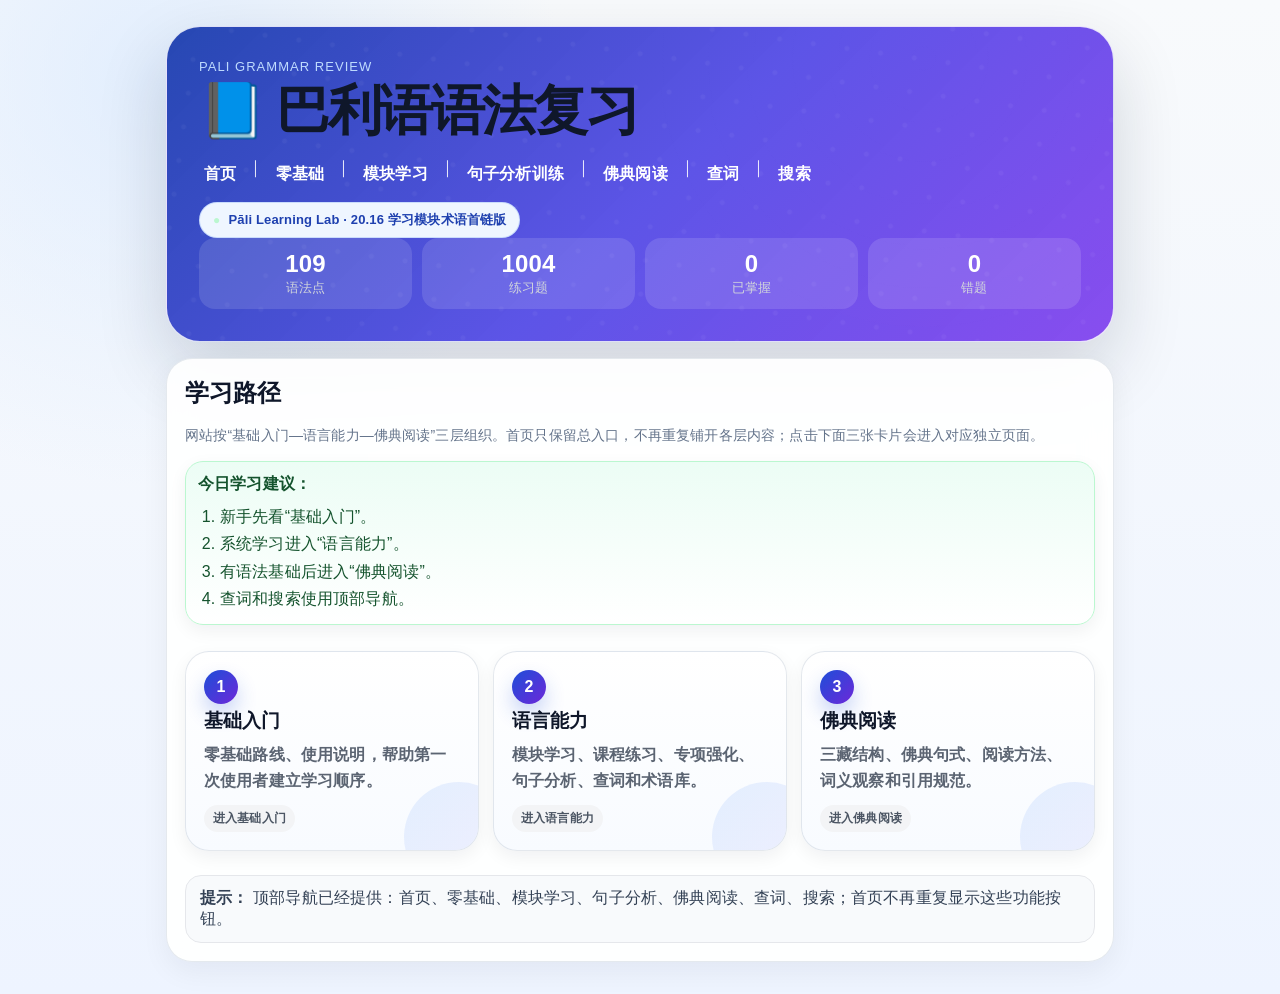
==== commit 4134b557: "Add files via upload" ====
--- a/index.html
+++ b/index.html
@@ -1,7 +1,7 @@
 <!DOCTYPE html><html lang="zh-CN"><head><meta charset="UTF-8"><meta name="viewport" content="width=device-width, initial-scale=1.0">
   <meta http-equiv="Cache-Control" content="no-cache, no-store, must-revalidate">
   <meta http-equiv="Pragma" content="no-cache">
-  <meta http-equiv="Expires" content="0"><title>巴利语语法复习</title><link rel="manifest" href="manifest.json"><meta name="theme-color" content="#111827"><link rel="stylesheet" href="style.css?v=20.13"></head><body><main class="app"><header class="hero"><p class="eyebrow">Pali Grammar Review</p><h1>📘 巴利语语法复习</h1><div class="hero-subnav" aria-label="常用入口导航">
+  <meta http-equiv="Expires" content="0"><title>巴利语语法复习</title><link rel="manifest" href="manifest.json"><meta name="theme-color" content="#111827"><link rel="stylesheet" href="style.css?v=20.16"></head><body><main class="app"><header class="hero"><p class="eyebrow">Pali Grammar Review</p><h1>📘 巴利语语法复习</h1><div class="hero-subnav" aria-label="常用入口导航">
           <button type="button" data-home-jump="homeTopLayer">首页</button>
           <span>｜</span>
           <button type="button" data-action="learningRoute">零基础</button>
@@ -10,13 +10,13 @@
           <span>｜</span>
           <button type="button" data-action="sentenceAnalysis">句子分析</button>
           <span>｜</span>
-          <button type="button" data-action="researchLayer">佛典阅读</button>
+          <button type="button" data-layer-action="researchLayer">佛典阅读</button>
           <span>｜</span>
           <button type="button" data-action="dictionaryLookup">查词</button>
           <span>｜</span>
           <button type="button" data-action="search">搜索</button>
         </div>
-        <div class="visual-version-badge">Pāli Learning Lab · 20.13 三层入口独立页面版</div><div class="hero-stats"><div><strong id="totalLessons">0</strong><span>语法点</span></div><div><strong id="totalExercises">0</strong><span>练习题</span></div><div><strong id="masteredCount">0</strong><span>已掌握</span></div><div><strong id="wrongCount">0</strong><span>错题</span></div></div></header><section id="homeView" class="view"><span id="homeTopLayer"></span><section class="card home-clean-card">
+        <div class="visual-version-badge">Pāli Learning Lab · 20.16 学习模块术语首链版</div><div class="hero-stats"><div><strong id="totalLessons">0</strong><span>语法点</span></div><div><strong id="totalExercises">0</strong><span>练习题</span></div><div><strong id="masteredCount">0</strong><span>已掌握</span></div><div><strong id="wrongCount">0</strong><span>错题</span></div></div></header><section id="homeView" class="view"><span id="homeTopLayer"></span><section class="card home-clean-card">
         <h2>学习路径</h2>
         <p class="muted">网站按“基础入门—语言能力—佛典阅读”三层组织。首页只保留总入口，不再重复铺开各层内容；点击下面三张卡片会进入对应独立页面。</p>
 
@@ -31,19 +31,19 @@
         </div>
 
         <div class="home-path-overview home-path-clean">
-          <button type="button" class="home-path-card home-path-button" data-action="startLayer">
+          <button type="button" class="home-path-card home-path-button" data-layer-action="startLayer">
             <span class="path-number">1</span>
             <h3>基础入门</h3>
             <p>零基础路线、使用说明，帮助第一次使用者建立学习顺序。</p>
             <span class="path-jump-hint">进入基础入门</span>
           </button>
-          <button type="button" class="home-path-card home-path-button" data-action="languageLayer">
+          <button type="button" class="home-path-card home-path-button" data-layer-action="languageLayer">
             <span class="path-number">2</span>
             <h3>语言能力</h3>
             <p>模块学习、课程练习、专项强化、句子分析、查词和术语库。</p>
             <span class="path-jump-hint">进入语言能力</span>
           </button>
-          <button type="button" class="home-path-card home-path-button" data-action="researchLayer">
+          <button type="button" class="home-path-card home-path-button" data-layer-action="researchLayer">
             <span class="path-number">3</span>
             <h3>佛典阅读</h3>
             <p>三藏结构、佛典句式、阅读方法、词义观察和引用规范。</p>
@@ -181,24 +181,24 @@
   <p class="pill">语法术语</p>
   <h2 id="conceptTitle"></h2>
   <div id="conceptContent" class="concept-content"></div>
-</section></section><section id="searchView" class="view hidden"><section class="card"><button class="small secondary back-home">首页</button><h2>搜索语法点</h2><input id="searchInput" placeholder="输入关键词，如 gacchati、inf.、宾格、ca"><div id="searchResults" class="lesson-list"></div></section></section><section id="exerciseCenterView" class="view hidden"><section class="card"><button class="small secondary back-home">首页</button><h2>课程练习</h2><label>选择模块</label><select id="exerciseModuleSelect"></select><label>练习数量</label><input id="exerciseCountInput" type="number" min="1" value="10"><button id="startMixedExercisesBtn" class="primary">开始练习</button></section></section><section id="trainingView" class="view hidden"><section class="card"><button class="small secondary back-home">首页</button><h2>专项强化</h2><div id="trainingGrid" class="training-grid"></div></section></section><section id="wrongView" class="view hidden"><section class="card"><button class="small secondary back-home">首页</button><h2>错题复习</h2><div id="wrongList"></div><button id="startWrongBtn" class="primary">开始错题复习</button><button id="clearWrongBtn" class="danger-outline">清空错题记录</button></section></section><section id="cardPanel" class="card overlay-panel hidden"><button id="exitCardsBtn" class="small secondary">退出卡片</button><h2>语法卡片</h2><p id="cardProgress" class="muted"></p><div id="cardQuestion" class="question-box"></div><div id="cardAnswer" class="answer-box hidden"></div><div id="cardBeforeButtons"><button id="showCardAnswerBtn" class="primary">显示答案</button></div><div id="cardAfterButtons" class="button-row hidden"><button id="cardKnowBtn" class="success">认识 ✅</button><button id="cardWrongBtn" class="danger">不认识 ❌</button></div></section><section id="exercisePanel" class="card overlay-panel hidden"><button id="exitExerciseBtn" class="small secondary">退出练习</button><h2 id="exerciseModeTitle">练习</h2><p id="exerciseProgress" class="muted"></p><p id="exerciseLessonLabel" class="pill"></p><div id="exerciseQuestion" class="question-box"></div><div id="exerciseOptions"></div><input id="exerciseInput" class="hidden" placeholder="请输入答案"><div id="paliKeyboard" class="pali-keyboard hidden"><button data-char="ā">ā</button><button data-char="ī">ī</button><button data-char="ū">ū</button><button data-char="ṅ">ṅ</button><button data-char="ñ">ñ</button><button data-char="ṭ">ṭ</button><button data-char="ḍ">ḍ</button><button data-char="ṇ">ṇ</button><button data-char="ḷ">ḷ</button><button data-char="ṃ">ṃ</button></div><button id="submitExerciseBtn" class="primary">提交答案</button><button id="nextExerciseBtn" class="primary hidden">下一题</button><div id="exerciseFeedback" class="answer-box hidden"></div></section><section id="tipModal" class="tip-modal hidden">
+</section></section><section id="searchView" class="view hidden"><section class="card"><button class="small secondary back-home">首页</button><h2>全站搜索</h2><input id="searchInput" placeholder="输入关键词，如 dhamma、主格、句子分析、佛典阅读、引用"><div id="searchResults" class="lesson-list"></div></section></section><section id="exerciseCenterView" class="view hidden"><section class="card"><button class="small secondary back-home">首页</button><h2>课程练习</h2><label>选择模块</label><select id="exerciseModuleSelect"></select><label>练习数量</label><input id="exerciseCountInput" type="number" min="1" value="10"><button id="startMixedExercisesBtn" class="primary">开始练习</button></section></section><section id="trainingView" class="view hidden"><section class="card"><button class="small secondary back-home">首页</button><h2>专项强化</h2><div id="trainingGrid" class="training-grid"></div></section></section><section id="wrongView" class="view hidden"><section class="card"><button class="small secondary back-home">首页</button><h2>错题复习</h2><div id="wrongList"></div><button id="startWrongBtn" class="primary">开始错题复习</button><button id="clearWrongBtn" class="danger-outline">清空错题记录</button></section></section><section id="cardPanel" class="card overlay-panel hidden"><button id="exitCardsBtn" class="small secondary">退出卡片</button><h2>语法卡片</h2><p id="cardProgress" class="muted"></p><div id="cardQuestion" class="question-box"></div><div id="cardAnswer" class="answer-box hidden"></div><div id="cardBeforeButtons"><button id="showCardAnswerBtn" class="primary">显示答案</button></div><div id="cardAfterButtons" class="button-row hidden"><button id="cardKnowBtn" class="success">认识 ✅</button><button id="cardWrongBtn" class="danger">不认识 ❌</button></div></section><section id="exercisePanel" class="card overlay-panel hidden"><button id="exitExerciseBtn" class="small secondary">退出练习</button><h2 id="exerciseModeTitle">练习</h2><p id="exerciseProgress" class="muted"></p><p id="exerciseLessonLabel" class="pill"></p><div id="exerciseQuestion" class="question-box"></div><div id="exerciseOptions"></div><input id="exerciseInput" class="hidden" placeholder="请输入答案"><div id="paliKeyboard" class="pali-keyboard hidden"><button data-char="ā">ā</button><button data-char="ī">ī</button><button data-char="ū">ū</button><button data-char="ṅ">ṅ</button><button data-char="ñ">ñ</button><button data-char="ṭ">ṭ</button><button data-char="ḍ">ḍ</button><button data-char="ṇ">ṇ</button><button data-char="ḷ">ḷ</button><button data-char="ṃ">ṃ</button></div><button id="submitExerciseBtn" class="primary">提交答案</button><button id="nextExerciseBtn" class="primary hidden">下一题</button><div id="exerciseFeedback" class="answer-box hidden"></div></section><section id="tipModal" class="tip-modal hidden">
       <div class="tip-modal-content">
         <button id="closeTipModalBtn" class="small secondary">关闭</button>
         <div id="tipModalBody"></div>
       </div>
     </section>
-</main><script src="sentence-analysis-data.js?v=20.13"></script>
-  <script src="linguistics-tips-data.js?v=20.13"></script>
-  <script src="learning-routes-data.js?v=20.13"></script>
-  <script src="dictionary-sites-data.js?v=20.13"></script>
-  <script src="token-analysis-data.js?v=20.13"></script>
-  <script src="module-guides-data.js?v=20.13"></script>
-  <script src="confusion-pairs-data.js?v=20.13"></script>
-  <script src="sentence-patterns-data.js?v=20.13"></script>
-  <script src="buddhist-reading-data.js?v=20.13"></script>
-  <script src="buddhist-background-data.js?v=20.13"></script>
-  <script src="academic-training-data.js?v=20.13"></script>
-  <script src="terminology-glossary-data.js?v=20.13"></script>
-  <script src="app.js?v=20.13"></script>
+</main><script src="sentence-analysis-data.js?v=20.16"></script>
+  <script src="linguistics-tips-data.js?v=20.16"></script>
+  <script src="learning-routes-data.js?v=20.16"></script>
+  <script src="dictionary-sites-data.js?v=20.16"></script>
+  <script src="token-analysis-data.js?v=20.16"></script>
+  <script src="module-guides-data.js?v=20.16"></script>
+  <script src="confusion-pairs-data.js?v=20.16"></script>
+  <script src="sentence-patterns-data.js?v=20.16"></script>
+  <script src="buddhist-reading-data.js?v=20.16"></script>
+  <script src="buddhist-background-data.js?v=20.16"></script>
+  <script src="academic-training-data.js?v=20.16"></script>
+  <script src="terminology-glossary-data.js?v=20.16"></script>
+  <script src="app.js?v=20.16"></script>
 <button id="globalBackToTopBtn" class="global-back-top-btn" aria-label="回到顶部" title="回到顶部">↑ 顶部</button>
 </body></html>
--- a/style.css
+++ b/style.css
@@ -4424,3 +4424,51 @@
   background:#f8fafc;
   color:#334155;
 }
+
+
+/* 20.16 first Chinese terminology link in lesson modules */
+.term-first-link-2016{
+  border:0;
+  background:transparent;
+  color:#1d4ed8;
+  border-bottom:1px dotted currentColor;
+  padding:0 1px;
+  font:inherit;
+  cursor:pointer;
+}
+.term-first-link-2016:hover{
+  background:#eff6ff;
+  border-radius:4px;
+}
+.term-popover-2016{
+  position:fixed;
+  z-index:10000;
+  width:min(320px, calc(100vw - 24px));
+  background:#fff;
+  border:1px solid #e5e7eb;
+  border-radius:16px;
+  box-shadow:0 18px 40px rgba(15,23,42,.18);
+  padding:14px;
+  color:#0f172a;
+}
+.term-popover-2016 h3{
+  margin:0 28px 6px 0;
+}
+.term-popover-close-2016{
+  position:absolute;
+  right:10px;
+  top:8px;
+  border:0;
+  background:transparent;
+  font-size:20px;
+  cursor:pointer;
+}
+@media(max-width:760px){
+  .term-popover-2016{
+    left:12px!important;
+    right:12px!important;
+    bottom:14px!important;
+    top:auto!important;
+    width:auto;
+  }
+}
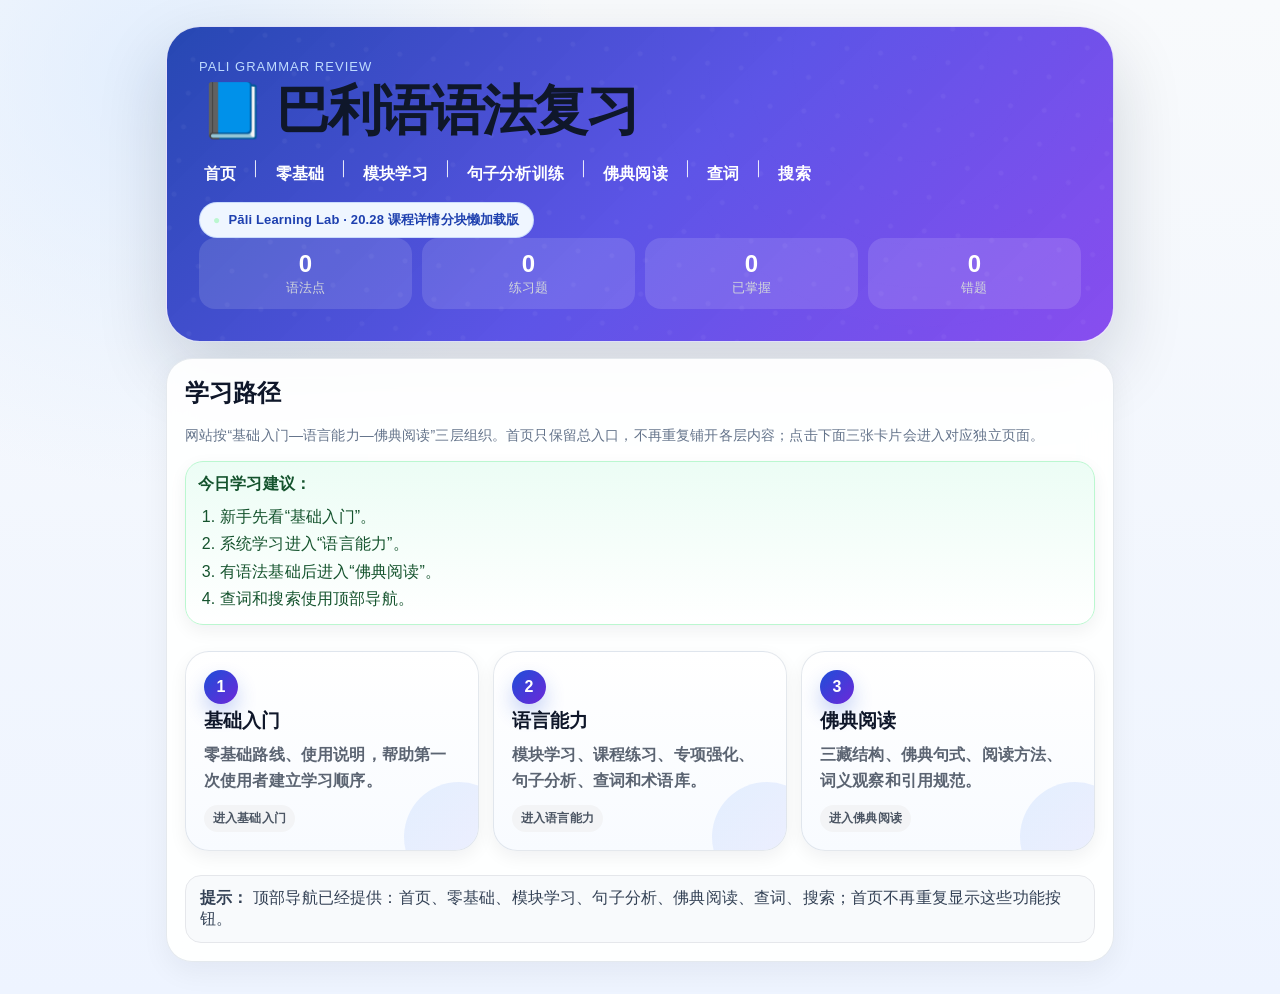
==== commit 510633f8: "Add files via upload" ====
--- a/index.html
+++ b/index.html
@@ -1,7 +1,7 @@
 <!DOCTYPE html><html lang="zh-CN"><head><meta charset="UTF-8"><meta name="viewport" content="width=device-width, initial-scale=1.0">
   <meta http-equiv="Cache-Control" content="no-cache, no-store, must-revalidate">
   <meta http-equiv="Pragma" content="no-cache">
-  <meta http-equiv="Expires" content="0"><title>巴利语语法复习</title><link rel="manifest" href="manifest.json"><meta name="theme-color" content="#111827"><link rel="stylesheet" href="style.css?v=20.16"></head><body><main class="app"><header class="hero"><p class="eyebrow">Pali Grammar Review</p><h1>📘 巴利语语法复习</h1><div class="hero-subnav" aria-label="常用入口导航">
+  <meta http-equiv="Expires" content="0"><title>巴利语语法复习</title><link rel="manifest" href="manifest.json"><meta name="theme-color" content="#111827"><link rel="stylesheet" href="style.css?v=20.28"></head><body><main class="app"><header class="hero"><p class="eyebrow">Pali Grammar Review</p><h1>📘 巴利语语法复习</h1><div class="hero-subnav" aria-label="常用入口导航">
           <button type="button" data-home-jump="homeTopLayer">首页</button>
           <span>｜</span>
           <button type="button" data-action="learningRoute">零基础</button>
@@ -16,7 +16,7 @@
           <span>｜</span>
           <button type="button" data-action="search">搜索</button>
         </div>
-        <div class="visual-version-badge">Pāli Learning Lab · 20.16 学习模块术语首链版</div><div class="hero-stats"><div><strong id="totalLessons">0</strong><span>语法点</span></div><div><strong id="totalExercises">0</strong><span>练习题</span></div><div><strong id="masteredCount">0</strong><span>已掌握</span></div><div><strong id="wrongCount">0</strong><span>错题</span></div></div></header><section id="homeView" class="view"><span id="homeTopLayer"></span><section class="card home-clean-card">
+        <div class="visual-version-badge">Pāli Learning Lab · 20.28 课程详情分块懒加载版</div><div class="hero-stats"><div><strong id="totalLessons">0</strong><span>语法点</span></div><div><strong id="totalExercises">0</strong><span>练习题</span></div><div><strong id="masteredCount">0</strong><span>已掌握</span></div><div><strong id="wrongCount">0</strong><span>错题</span></div></div></header><section id="homeView" class="view"><span id="homeTopLayer"></span><section class="card home-clean-card">
         <h2>学习路径</h2>
         <p class="muted">网站按“基础入门—语言能力—佛典阅读”三层组织。首页只保留总入口，不再重复铺开各层内容；点击下面三张卡片会进入对应独立页面。</p>
 
@@ -187,18 +187,7 @@
         <div id="tipModalBody"></div>
       </div>
     </section>
-</main><script src="sentence-analysis-data.js?v=20.16"></script>
-  <script src="linguistics-tips-data.js?v=20.16"></script>
-  <script src="learning-routes-data.js?v=20.16"></script>
-  <script src="dictionary-sites-data.js?v=20.16"></script>
-  <script src="token-analysis-data.js?v=20.16"></script>
-  <script src="module-guides-data.js?v=20.16"></script>
-  <script src="confusion-pairs-data.js?v=20.16"></script>
-  <script src="sentence-patterns-data.js?v=20.16"></script>
-  <script src="buddhist-reading-data.js?v=20.16"></script>
-  <script src="buddhist-background-data.js?v=20.16"></script>
-  <script src="academic-training-data.js?v=20.16"></script>
-  <script src="terminology-glossary-data.js?v=20.16"></script>
-  <script src="app.js?v=20.16"></script>
+</main>
+  <script src="app.js?v=20.28"></script>
 <button id="globalBackToTopBtn" class="global-back-top-btn" aria-label="回到顶部" title="回到顶部">↑ 顶部</button>
 </body></html>
--- a/style.css
+++ b/style.css
@@ -4472,3 +4472,135 @@
     width:auto;
   }
 }
+
+
+/* 20.19 core lesson terminology first links only */
+.term-first-link-2019{
+  border:0;
+  background:transparent;
+  color:#1d4ed8;
+  border-bottom:1px dotted currentColor;
+  padding:0 1px;
+  font:inherit;
+  cursor:pointer;
+}
+.term-first-link-2019:hover{
+  background:#eff6ff;
+  border-radius:4px;
+}
+.term-popover-2019{
+  position:fixed;
+  z-index:10000;
+  width:min(320px, calc(100vw - 24px));
+  background:#fff;
+  border:1px solid #e5e7eb;
+  border-radius:16px;
+  box-shadow:0 18px 40px rgba(15,23,42,.18);
+  padding:14px;
+  color:#0f172a;
+}
+.term-popover-2019 h3{
+  margin:0 28px 6px 0;
+}
+.term-popover-close-2019{
+  position:absolute;
+  right:10px;
+  top:8px;
+  border:0;
+  background:transparent;
+  font-size:20px;
+  cursor:pointer;
+}
+@media(max-width:760px){
+  .term-popover-2019{
+    left:12px!important;
+    right:12px!important;
+    bottom:14px!important;
+    top:auto!important;
+    width:auto;
+  }
+}
+
+
+/* 20.21 loading feedback */
+.global-loading-box-2021{
+  position:fixed;
+  left:0;
+  right:0;
+  bottom:18px;
+  z-index:12000;
+  display:flex;
+  justify-content:center;
+  pointer-events:none;
+}
+.global-loading-box-2021.hidden{
+  display:none;
+}
+.global-loading-card-2021{
+  display:flex;
+  align-items:center;
+  gap:12px;
+  width:min(420px, calc(100vw - 28px));
+  background:rgba(15,23,42,.94);
+  color:#fff;
+  border-radius:18px;
+  padding:12px 16px;
+  box-shadow:0 18px 40px rgba(15,23,42,.28);
+  backdrop-filter:blur(10px);
+}
+.global-loading-card-2021 p{
+  margin:2px 0 0;
+  color:#dbeafe;
+  font-size:.92rem;
+}
+.global-loading-spinner-2021{
+  width:24px;
+  height:24px;
+  border-radius:50%;
+  border:3px solid rgba(255,255,255,.35);
+  border-top-color:#fff;
+  animation:loading-spin-2021 .85s linear infinite;
+  flex:0 0 auto;
+}
+@keyframes loading-spin-2021{
+  to{transform:rotate(360deg);}
+}
+@media(max-width:760px){
+  .global-loading-box-2021{
+    bottom:12px;
+  }
+  .global-loading-card-2021{
+    width:calc(100vw - 24px);
+    border-radius:16px;
+    padding:11px 13px;
+  }
+}
+
+
+/* 20.26 grammar labels vs core concepts */
+.grammar-label-box-2026{
+  margin:12px 0 14px;
+  padding:12px 14px;
+  border:1px solid rgba(15,118,110,.18);
+  background:#f0fdfa;
+  border-radius:16px;
+  line-height:1.8;
+}
+.grammar-label-chip-2026{
+  display:inline-flex;
+  align-items:center;
+  gap:5px;
+  width:auto;
+  min-height:0;
+  margin:4px 6px 4px 0;
+  padding:4px 9px;
+  border:1px solid rgba(15,118,110,.24);
+  border-radius:999px;
+  background:#ccfbf1;
+  color:#115e59;
+  font-size:14px;
+}
+.grammar-label-chip-2026 b{
+  font-family:"Charis SIL","Doulos SIL","Noto Sans","Times New Roman",serif;
+  color:#134e4a;
+}
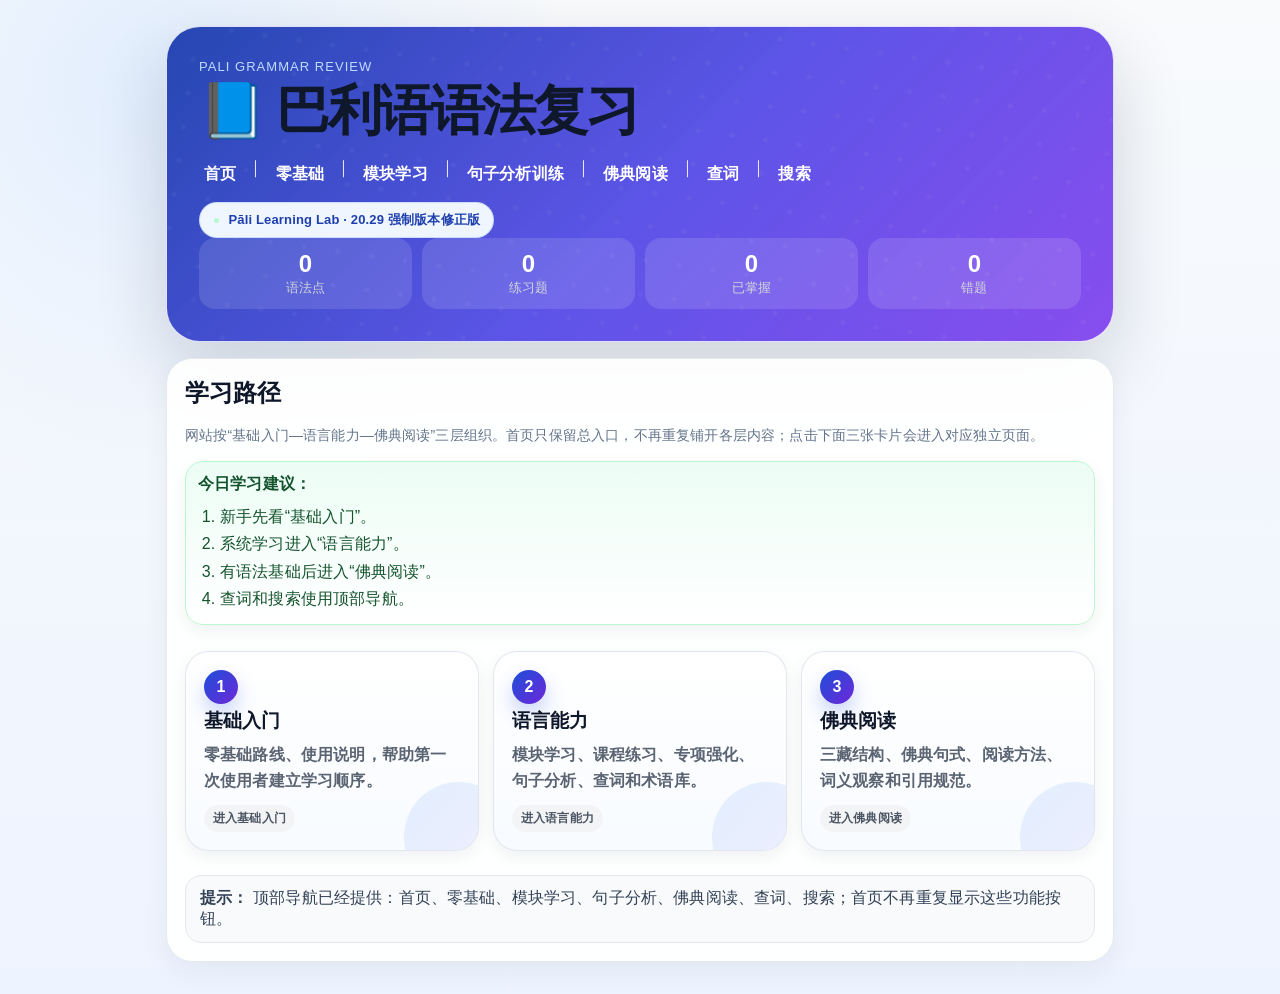
==== commit b446b30b: "Add files via upload" ====
--- a/index.html
+++ b/index.html
@@ -1,7 +1,7 @@
 <!DOCTYPE html><html lang="zh-CN"><head><meta charset="UTF-8"><meta name="viewport" content="width=device-width, initial-scale=1.0">
   <meta http-equiv="Cache-Control" content="no-cache, no-store, must-revalidate">
   <meta http-equiv="Pragma" content="no-cache">
-  <meta http-equiv="Expires" content="0"><title>巴利语语法复习</title><link rel="manifest" href="manifest.json"><meta name="theme-color" content="#111827"><link rel="stylesheet" href="style.css?v=20.28"></head><body><main class="app"><header class="hero"><p class="eyebrow">Pali Grammar Review</p><h1>📘 巴利语语法复习</h1><div class="hero-subnav" aria-label="常用入口导航">
+  <meta http-equiv="Expires" content="0"><title>巴利语语法复习</title><link rel="manifest" href="manifest.json"><meta name="theme-color" content="#111827"><link rel="stylesheet" href="style.css?v=20.29"></head><body><main class="app"><header class="hero"><p class="eyebrow">Pali Grammar Review</p><h1>📘 巴利语语法复习</h1><div class="hero-subnav" aria-label="常用入口导航">
           <button type="button" data-home-jump="homeTopLayer">首页</button>
           <span>｜</span>
           <button type="button" data-action="learningRoute">零基础</button>
@@ -16,7 +16,7 @@
           <span>｜</span>
           <button type="button" data-action="search">搜索</button>
         </div>
-        <div class="visual-version-badge">Pāli Learning Lab · 20.28 课程详情分块懒加载版</div><div class="hero-stats"><div><strong id="totalLessons">0</strong><span>语法点</span></div><div><strong id="totalExercises">0</strong><span>练习题</span></div><div><strong id="masteredCount">0</strong><span>已掌握</span></div><div><strong id="wrongCount">0</strong><span>错题</span></div></div></header><section id="homeView" class="view"><span id="homeTopLayer"></span><section class="card home-clean-card">
+        <div class="visual-version-badge">Pāli Learning Lab · 20.29 强制版本修正版</div><div class="hero-stats"><div><strong id="totalLessons">0</strong><span>语法点</span></div><div><strong id="totalExercises">0</strong><span>练习题</span></div><div><strong id="masteredCount">0</strong><span>已掌握</span></div><div><strong id="wrongCount">0</strong><span>错题</span></div></div></header><section id="homeView" class="view"><span id="homeTopLayer"></span><section class="card home-clean-card">
         <h2>学习路径</h2>
         <p class="muted">网站按“基础入门—语言能力—佛典阅读”三层组织。首页只保留总入口，不再重复铺开各层内容；点击下面三张卡片会进入对应独立页面。</p>
 
@@ -188,6 +188,25 @@
       </div>
     </section>
 </main>
-  <script src="app.js?v=20.28"></script>
+  <script src="app.js?v=20.29"></script>
+
+<script>
+(function(){
+  window.PALI_SITE_VERSION = "20.29";
+  window.PALI_SITE_LABEL = "Pāli Learning Lab · 20.29 强制版本修正版";
+  function forceVersion(){
+    document.querySelectorAll(".visual-version-badge").forEach(function(el){
+      el.textContent = "Pāli Learning Lab · 20.29 强制版本修正版";
+    });
+    document.documentElement.setAttribute("data-pali-version", "20.29");
+  }
+  forceVersion();
+  window.addEventListener("DOMContentLoaded", forceVersion);
+  window.addEventListener("load", forceVersion);
+  setTimeout(forceVersion, 300);
+  setTimeout(forceVersion, 1200);
+})();
+</script>
+
 <button id="globalBackToTopBtn" class="global-back-top-btn" aria-label="回到顶部" title="回到顶部">↑ 顶部</button>
 </body></html>
--- a/style.css
+++ b/style.css
@@ -4426,7 +4426,7 @@
 }
 
 
-/* 20.16 first Chinese terminology link in lesson modules */
+/* 20.29 first Chinese terminology link in lesson modules */
 .term-first-link-2016{
   border:0;
   background:transparent;
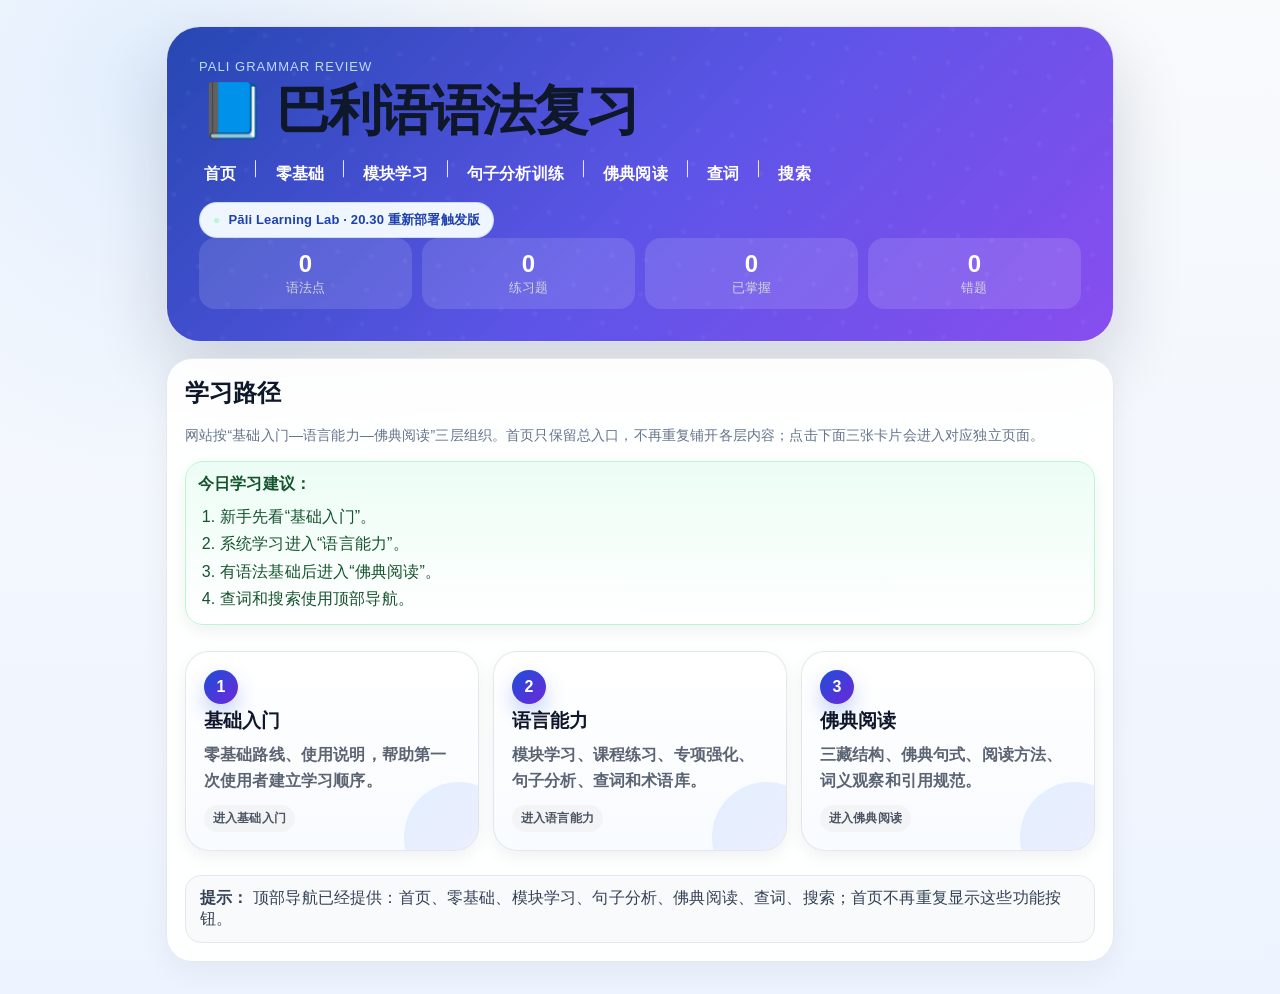
==== commit ae5ca439: "Add files via upload" ====
--- a/index.html
+++ b/index.html
@@ -1,7 +1,7 @@
 <!DOCTYPE html><html lang="zh-CN"><head><meta charset="UTF-8"><meta name="viewport" content="width=device-width, initial-scale=1.0">
   <meta http-equiv="Cache-Control" content="no-cache, no-store, must-revalidate">
   <meta http-equiv="Pragma" content="no-cache">
-  <meta http-equiv="Expires" content="0"><title>巴利语语法复习</title><link rel="manifest" href="manifest.json"><meta name="theme-color" content="#111827"><link rel="stylesheet" href="style.css?v=20.29"></head><body><main class="app"><header class="hero"><p class="eyebrow">Pali Grammar Review</p><h1>📘 巴利语语法复习</h1><div class="hero-subnav" aria-label="常用入口导航">
+  <meta http-equiv="Expires" content="0"><title>巴利语语法复习</title><link rel="manifest" href="manifest.json"><meta name="theme-color" content="#111827"><link rel="stylesheet" href="style.css?v=20.30"></head><body><main class="app"><header class="hero"><p class="eyebrow">Pali Grammar Review</p><h1>📘 巴利语语法复习</h1><div class="hero-subnav" aria-label="常用入口导航">
           <button type="button" data-home-jump="homeTopLayer">首页</button>
           <span>｜</span>
           <button type="button" data-action="learningRoute">零基础</button>
@@ -16,7 +16,7 @@
           <span>｜</span>
           <button type="button" data-action="search">搜索</button>
         </div>
-        <div class="visual-version-badge">Pāli Learning Lab · 20.29 强制版本修正版</div><div class="hero-stats"><div><strong id="totalLessons">0</strong><span>语法点</span></div><div><strong id="totalExercises">0</strong><span>练习题</span></div><div><strong id="masteredCount">0</strong><span>已掌握</span></div><div><strong id="wrongCount">0</strong><span>错题</span></div></div></header><section id="homeView" class="view"><span id="homeTopLayer"></span><section class="card home-clean-card">
+        <div class="visual-version-badge">Pāli Learning Lab · 20.30 重新部署触发版</div><div class="hero-stats"><div><strong id="totalLessons">0</strong><span>语法点</span></div><div><strong id="totalExercises">0</strong><span>练习题</span></div><div><strong id="masteredCount">0</strong><span>已掌握</span></div><div><strong id="wrongCount">0</strong><span>错题</span></div></div></header><section id="homeView" class="view"><span id="homeTopLayer"></span><section class="card home-clean-card">
         <h2>学习路径</h2>
         <p class="muted">网站按“基础入门—语言能力—佛典阅读”三层组织。首页只保留总入口，不再重复铺开各层内容；点击下面三张卡片会进入对应独立页面。</p>
 
@@ -188,15 +188,15 @@
       </div>
     </section>
 </main>
-  <script src="app.js?v=20.29"></script>
+  <script src="app.js?v=20.30"></script>
 
 <script>
 (function(){
   window.PALI_SITE_VERSION = "20.29";
-  window.PALI_SITE_LABEL = "Pāli Learning Lab · 20.29 强制版本修正版";
+  window.PALI_SITE_LABEL = "Pāli Learning Lab · 20.30 重新部署触发版";
   function forceVersion(){
     document.querySelectorAll(".visual-version-badge").forEach(function(el){
-      el.textContent = "Pāli Learning Lab · 20.29 强制版本修正版";
+      el.textContent = "Pāli Learning Lab · 20.30 重新部署触发版";
     });
     document.documentElement.setAttribute("data-pali-version", "20.29");
   }
@@ -209,4 +209,24 @@
 </script>
 
 <button id="globalBackToTopBtn" class="global-back-top-btn" aria-label="回到顶部" title="回到顶部">↑ 顶部</button>
+
+<script>
+(function(){
+  window.PALI_SITE_VERSION = "20.30";
+  window.PALI_SITE_LABEL = "Pāli Learning Lab · 20.30 重新部署触发版";
+  function forceVersion(){
+    document.querySelectorAll(".visual-version-badge").forEach(function(el){
+      el.textContent = "Pāli Learning Lab · 20.30 重新部署触发版";
+    });
+    document.documentElement.setAttribute("data-pali-version", "20.30");
+  }
+  forceVersion();
+  window.addEventListener("DOMContentLoaded", forceVersion);
+  window.addEventListener("load", forceVersion);
+  setTimeout(forceVersion, 300);
+  setTimeout(forceVersion, 1200);
+})();
+</script>
+<!-- redeploy 20.30 -->
+
 </body></html>
